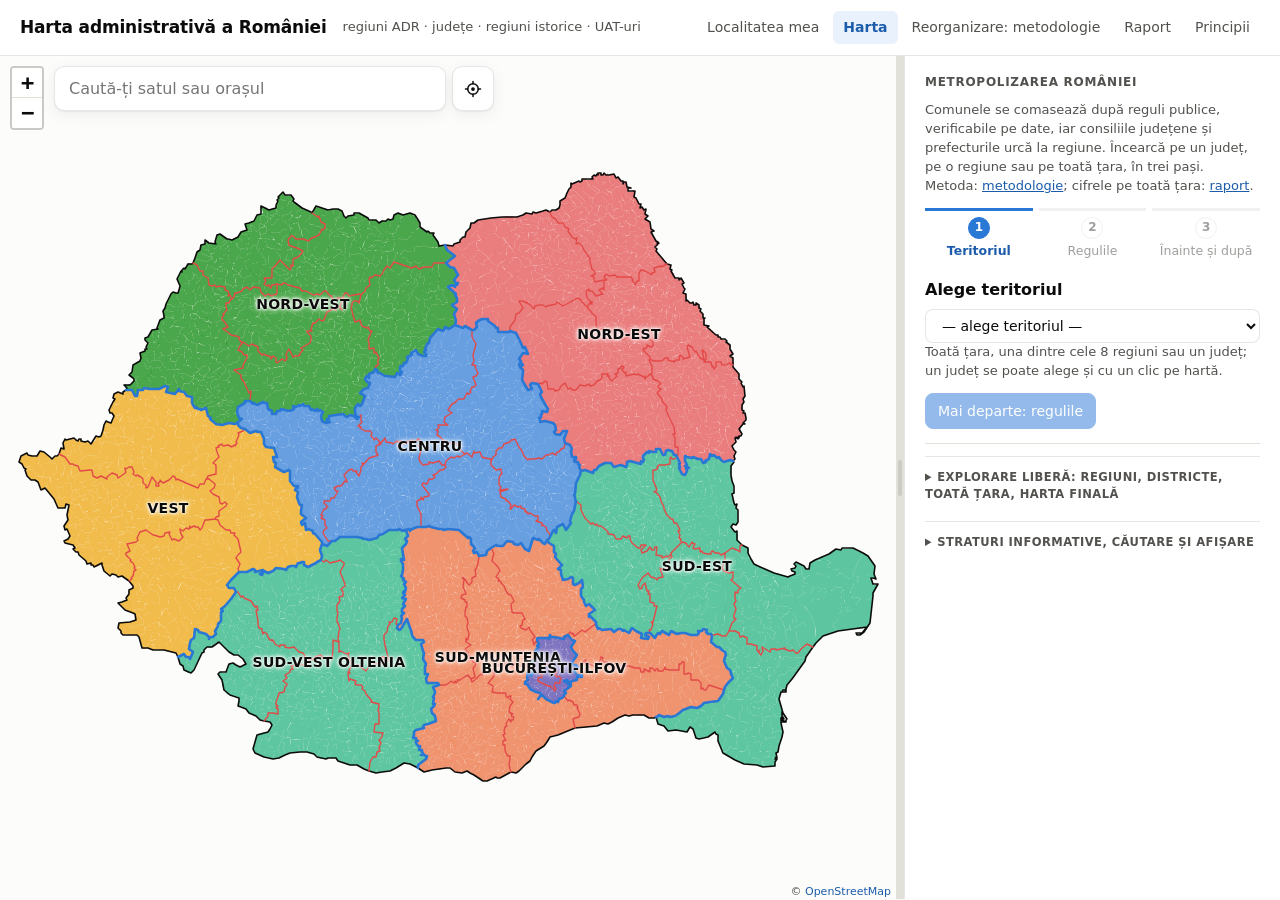
==== index.html @ b48a1a67 "Cautarea de localitate direct pe prima pagina, peste harta Caseta "Cauta-ti satul sau orasul" sta in" ====
<!DOCTYPE html>
<html lang="ro">

<head>
    <meta charset="UTF-8">
    <meta name="viewport" content="width=device-width, initial-scale=1.0">
    <title>Harta administrativă a României — regiuni ADR, județe, regiuni istorice, UAT-uri</title>
    <meta name="description" content="Hartă interactivă a României cu cele 8 regiuni de dezvoltare, 41 de județe și București, regiunile istorice și cele 3.181 de UAT-uri, cu atribute demografice pentru studiul reorganizării administrative.">
    <meta name="theme-color" content="#2a78d6">

    <!-- Open Graph (fără og:url / og:image până nu există un domeniu public) -->
    <meta property="og:type" content="website">
    <meta property="og:site_name" content="e-ro-adp">
    <meta property="og:locale" content="ro_RO">
    <meta property="og:title" content="Harta administrativă a României">
    <meta property="og:description" content="Regiuni ADR, județe, regiuni istorice și UAT-uri, cu atribute pentru reorganizarea administrativ-teritorială.">

    <!-- Twitter Card -->
    <meta name="twitter:card" content="summary">
    <meta name="twitter:title" content="Harta administrativă a României">
    <meta name="twitter:description" content="Regiuni ADR, județe, regiuni istorice și UAT-uri, cu atribute pentru reorganizarea administrativ-teritorială.">

    <!-- Date structurate -->
    <script type="application/ld+json">
    {
        "@context": "https://schema.org",
        "@type": "Dataset",
        "name": "Harta administrativă a României — UAT-uri, județe, regiuni",
        "description": "Limitele celor 3.181 de UAT-uri ale României, cu apartenența la județ, regiune de dezvoltare și regiune istorică, populația rezidentă estimată la 1 ianuarie 2026 și atribute demografice.",
        "inLanguage": "ro",
        "spatialCoverage": "România",
        "isBasedOn": [
            "Eurostat GISCO — Local Administrative Units 2024",
            "INS — SIRUTA 2025",
            "INS — Recensământul Populației și Locuințelor 2021",
            "geo-spatial.org — județele interbelice (1930)"
        ]
    }
    </script>

    <!-- Leaflet 1.9.4, servit local (fără CDN) -->
    <link rel="stylesheet" href="vendor/leaflet/leaflet.css">
    <link rel="stylesheet" href="css/adp-tema.css">
</head>

<body>
    <a class="sari-la-continut" href="#panou">Sari la panoul de control</a>

    <header class="antet">
        <h1>Harta administrativă a României</h1>
        <span class="subtitlu">regiuni ADR · județe · regiuni istorice · UAT-uri</span>
        <nav aria-label="Pagini">
            <a href="localitatea.html">Localitatea mea</a>
            <a href="index.html" aria-current="page">Harta</a>
            <a href="metodologie.html">Reorganizare: metodologie</a>
            <a href="raport.html">Raport</a>
            <a href="principii.html">Principii</a>
        </nav>
    </header>

    <main class="aplicatie">
        <section class="zona-harta" aria-label="Harta României">
            <div id="harta" class="harta"></div>
            <div class="cautare-harta" role="search" aria-label="Caută o localitate">
                <div class="loc-camp">
                    <input id="loc-q" type="search" autocomplete="off" spellcheck="false" enterkeyhint="search"
                        placeholder="Caută-ți satul sau orașul" aria-label="Caută o localitate: sat, comună sau oraș"
                        role="combobox" aria-expanded="false" aria-controls="loc-sugestii" aria-autocomplete="list">
                    <ul id="loc-sugestii" class="loc-sugestii" role="listbox" hidden></ul>
                </div>
                <button id="loc-aici" class="buton" type="button" title="Găsește localitatea în care sunt acum" aria-label="Unde sunt acum">
                    <svg width="18" height="18" viewBox="0 0 24 24" fill="none" stroke="currentColor" stroke-width="2" stroke-linecap="round" aria-hidden="true"><circle cx="12" cy="12" r="7"/><circle cx="12" cy="12" r="2.5" fill="currentColor" stroke="none"/><path d="M12 2v3M12 19v3M2 12h3M19 12h3"/></svg>
                </button>
                <p id="loc-stare" class="cautare-harta-stare" role="status" aria-live="polite"></p>
            </div>
            <div id="incarcare" class="incarcare">Se încarcă harta…</div>
            <div id="tooltip" class="tooltip" role="status" hidden></div>
            <div id="sc-legenda" class="legenda-harta" hidden aria-label="Legenda hărții"></div>
        </section>

        <aside id="panou" class="panou" aria-label="Panou de control">
            <section id="loc-fisa" class="loc-fisa loc-in-panou" aria-live="polite" hidden></section>
            <section>
                <h2>Metropolizarea României</h2>
                <p class="nota">Comunele se comasează după reguli publice, verificabile pe date, iar consiliile
                    județene și prefecturile urcă la regiune. Încearcă pe un județ, pe o regiune sau pe toată țara, în trei pași. Metoda:
                    <a href="metodologie.html#metoda">metodologie</a>; cifrele pe toată țara: <a href="raport.html">raport</a>.</p>

                <div id="pp" class="pas-cu-pas">
                    <ol class="pp-pasi">
                        <li data-pas="1" aria-current="step"><button type="button" data-mergi="1"><span class="pp-numar">1</span>Teritoriul</button></li>
                        <li data-pas="2"><button type="button" data-mergi="2" disabled><span class="pp-numar">2</span>Regulile</button></li>
                        <li data-pas="3"><button type="button" data-mergi="3" disabled><span class="pp-numar">3</span>Înainte și după</button></li>
                    </ol>

                    <div class="pp-pas" data-pas="1">
                        <h3>Alege teritoriul</h3>
                        <div class="formular-scenariu">
                            <label for="pp-judet" class="vizual-ascuns">Teritoriul: toată țara, o regiune sau un județ</label>
                            <select id="pp-judet" class="buton"><option value="">— alege teritoriul —</option></select>
                        </div>
                        <p class="nota">Toată țara, una dintre cele 8 regiuni sau un județ; un județ se poate alege
                            și cu un clic pe hartă.</p>
                        <div id="pp-azi" aria-live="polite"></div>
                        <div class="butoane">
                            <button id="pp-spre-reguli" class="buton principal" type="button" disabled>Mai departe: regulile</button>
                        </div>
                    </div>

                    <div class="pp-pas" data-pas="2" hidden>
                        <h3>Alege regulile</h3>
                        <p class="nota">Pornești de la regulile propuse (v2). Orice schimbare se vede pe loc: pe hartă
                            și în indicatorii de aici.</p>
                        <div id="pp-viu" class="pp-viu" aria-live="polite"></div>
                        <div class="formular-scenariu">
                            <label for="sc-pmin">Banda de populație: <b id="sc-pmin-val"></b></label>
                            <input id="sc-pmin" type="range" min="1500" max="10000" step="500" value="3000">
                            <label for="sc-oras">Pragul orașului: <b id="sc-oras-val"></b> loc.</label>
                            <input id="sc-oras" type="range" min="5000" max="50000" step="1000" value="10000">
                            <label for="sc-birou" class="eticheta-ipoteza">Biroul local păstrează: <b id="sc-birou-val"></b>
                                <small>din aparatul primăriei desființate; schimbă banii, nu și harta</small></label>
                            <input id="sc-birou" type="range" min="0" max="50" step="5" value="25">
                        </div>
                        <fieldset class="pp-criterii">
                            <legend>Criteriile de asociere</legend>
                            <label class="bifa"><input id="sc-proiectie" type="checkbox" checked> <span><b>Prag durabil</b>: pragul se verifică și pe populația proiectată la 2050</span></label>
                            <label class="bifa"><input id="sc-fortare" type="checkbox" checked> <span><b>Nicio unitate sub prag</b>: ce rămâne mic se comasează forțat, până la limita absolută de drum</span></label>
                            <label class="bifa"><input id="sc-urban" type="checkbox" checked> <span><b>Orașul preia comune</b>: orașul sub prag preia comunele din jur până ajunge la el</span></label>
                            <label class="bifa"><input id="sc-uniri-orase" type="checkbox"> <span><b>Orașele mici se pot uni</b> cu orașul vecin, la comasarea forțată</span></label>
                            <label class="bifa"><input id="sc-leader" type="checkbox" checked> <span><b>Plafonul LEADER</b>: orașul de cel mult 20.000 nu trece de 20.000 prin comasare</span></label>
                            <label class="bifa"><input id="sc-resedinta" type="checkbox" checked> <span><b>Reședința e localitatea cea mai mare</b> (altfel: cea cu drumul mediu cel mai scurt)</span></label>
                            <label class="bifa"><input id="sc-istorice" type="checkbox"> <span><b>Regiunile istorice</b>: unitățile nu trec peste ele</span></label>
                            <label class="bifa"><input id="sc-legal" type="checkbox"> <span><b>Praguri legale pe rang</b> în locul pragului orașului: oraș 5.000, municipiu 25.000 (Legea 351/2001)</span></label>
                            <label for="sc-minoritati">Pragul de 20% al minorităților (Codul administrativ, art. 94)</label>
                            <select id="sc-minoritati" class="buton">
                                <option value="localitate" selected>se păstrează la nivelul localității componente</option>
                                <option value="blocheaza">blochează comasarea (litera legii de azi)</option>
                                <option value="ignora">nu se ia în seamă</option>
                            </select>
                        </fieldset>
                        <details id="sc-avansat" class="pliant">
                            <summary>Limitele de drum și de mărime, districtele</summary>
                            <div class="formular-scenariu">
                                <label for="sc-tmax">Timp maxim sat → reședință: <b id="sc-tmax-val"></b> min</label>
                                <input id="sc-tmax" type="range" min="15" max="60" step="5" value="30">
                                <label for="sc-tfortat">Limita absolută la comasarea forțată: <b id="sc-tfortat-val"></b> min</label>
                                <input id="sc-tfortat" type="range" min="30" max="90" step="5" value="45">
                                <label for="sc-pmax">Maximul unei unități rurale: <b id="sc-pmax-val"></b> loc.</label>
                                <input id="sc-pmax" type="range" min="7500" max="30000" step="500" value="15000">
                                <label class="bifa"><input id="sc-district" type="checkbox" checked> Nivel intermediar: zone metropolitane și districte, independente unele de altele</label>
                                <label for="sc-baza">Desenul districtelor</label>
                                <select id="sc-baza" class="buton">
                                    <option value="judecatorii" selected>circumscripțiile judecătoriilor (ca la notari)</option>
                                    <option value="gal">teritoriile grupurilor de acțiune locală — mai fărâmițat</option>
                                    <option value="calcul">calculat: fiecare oraș, districtul lui</option>
                                </select>
                            </div>
                        </details>
                        <div class="butoane">
                            <button id="pp-genereaza" class="buton principal" type="button">Vezi raportul înainte și după</button>
                            <button class="buton" type="button" data-mergi="1">Înapoi</button>
                        </div>
                    </div>

                    <div class="pp-pas" data-pas="3" hidden>
                        <h3 id="pp-titlu">Înainte și după</h3>
                        <div class="straturi" role="radiogroup" aria-label="Ce arată harta">
                            <label><input type="radio" name="pp-harta" value="inainte"><span>Harta de azi</span></label>
                            <label><input type="radio" name="pp-harta" value="dupa" checked><span>Harta propusă</span></label>
                        </div>
                        <div class="butoane pp-sus">
                            <button id="pp-editeaza" class="buton" type="button" aria-pressed="false">Modifică de mână: unește comune, mută sate</button>
                        </div>
                        <div id="sc-editare" class="detalii editare-districte" hidden>
                            <h4>Modifică de mână</h4>
                            <div class="pp-moduri" role="radiogroup" aria-label="Ce se schimbă">
                                <label class="bifa"><input type="radio" name="sc-mod-editare" value="comasare" checked> <span><b>Unește două comune</b>: clic pe una, apoi pe cealaltă</span></label>
                                <label class="bifa"><input type="radio" name="sc-mod-editare" value="sat"> <span><b>Un sat trece în altă comună</b>: clic pe sat, apoi pe unitatea vecină</span></label>
                                <label class="bifa"><input type="radio" name="sc-mod-editare" value="district"> <span><b>Comuna trece în alt district</b></span></label>
                            </div>
                            <p id="sc-ajutor-editare" class="nota"></p>
                            <label for="sc-tinta" id="sc-tinta-eticheta">Districtul-țintă</label>
                            <select id="sc-tinta" class="buton"></select>
                            <ul id="sc-alegeri" class="lista-alegeri"></ul>
                            <p id="sc-stare-salvare" class="nota" role="status"></p>
                            <div class="butoane">
                                <button id="sc-salveaza" class="buton principal" type="button">Salvează</button>
                                <button id="sc-renunta" class="buton" type="button">Renunță</button>
                                <button id="sc-descarca" class="buton" type="button">Descarcă fișierul</button>
                            </div>
                        </div>
                        <div id="pp-raport" aria-live="polite"></div>
                        <div class="butoane">
                            <button class="buton" type="button" data-mergi="2">Schimbă regulile</button>
                            <button class="buton" type="button" data-mergi="1">Alt teritoriu</button>
                            <button id="pp-descarca" class="buton" type="button">Descarcă tabelul</button>
                        </div>
                    </div>
                </div>
                <div id="sc-dosar" class="detalii" hidden aria-live="polite"></div>
            </section>

            <details id="explorare" class="pliant pliant-mare">
                <summary>Explorare liberă: regiuni, districte, toată țara, harta finală</summary>
            <section>
                <div class="formular-scenariu">
                    <label>Nivelul hărții</label>
                    <div id="sc-nivele" class="straturi" role="radiogroup" aria-label="Nivelul hărții">
                        <label><input type="radio" name="nivel" value="regiuni" checked><span>Regiuni</span></label>
                        <label><input type="radio" name="nivel" value="judete"><span>Județe</span></label>
                        <label><input type="radio" name="nivel" value="districte"><span>Zone metropolitane și districte</span></label>
                        <label><input type="radio" name="nivel" value="comune"><span>Comune comasate</span></label>
                    </div>
                    <p class="nota"><b>Administrativ</b> — cine e ales și are buget: regiunea și comuna.
                        <b>Funcțional</b> — pe ce teritoriu se dau serviciile și fondurile: districtul și
                        microregiunea. Județul rămâne limită și circumscripție.</p>
                    <label for="sc-regiune">Teritoriul</label>
                    <div class="cascada">
                        <select id="sc-regiune" class="buton" aria-label="Regiunea"></select>
                        <select id="sc-judet" class="buton" aria-label="Județul"></select>
                        <select id="sc-zona" class="buton" aria-label="Zona metropolitană sau districtul"></select>
                        <select id="sc-comuna" class="buton" aria-label="Comuna comasată"></select>
                    </div>
                    <select id="sc-exemplu" hidden style="display:none" aria-hidden="true" tabindex="-1"></select>
                    <div id="sc-regiuni" class="regiuni-scurtaturi" hidden></div>
                    <p class="nota">Regulile (pragurile) sunt cele de la pasul 2, mai sus.</p>
                    <div class="butoane">
                        <button id="sc-ruleaza" class="buton principal" type="button">Arată scenariul</button>
                        <button id="sc-final" class="buton" type="button">Harta finală</button>
                        <button id="sc-editeaza" class="buton" type="button" aria-pressed="false">Reorganizează</button>
                        <button id="sc-inchide" class="buton" type="button" hidden>Închide scenariul</button>
                    </div>
                </div>
                <div id="sc-rezultat" aria-live="polite"></div>
            </section>
            </details>

            <details class="pliant pliant-mare">
                <summary>Straturi informative, căutare și afișare</summary>

            <section>
                <h2 id="cautare-eticheta">Caută UAT</h2>
                <div class="cautare">
                    <input id="cautare" type="search" autocomplete="off" placeholder="ex. Târgu Jiu, Cornereva…" role="combobox" aria-autocomplete="list" aria-expanded="false" aria-controls="cautare-lista" aria-labelledby="cautare-eticheta">
                    <ul id="cautare-lista" role="listbox" hidden></ul>
                </div>
            </section>

            <section>
                <h2>Straturi informative</h2>
                <p class="nota">Hărți de context, în afara proiectului: împărțirea de azi, demografia și regiunile culturale.</p>
                <div class="straturi" role="radiogroup" aria-label="Colorare după">
                    <label><input type="radio" name="mod" value="adr" checked><span>Regiuni ADR</span></label>
                    <label><input type="radio" name="mod" value="judete"><span>Județe</span></label>
                    <label><input type="radio" name="mod" value="istorice"><span>Regiuni istorice</span></label>
                    <label><input type="radio" name="mod" value="uat"><span>UAT-uri</span></label>
                    <label><input type="radio" name="mod" value="populatie"><span>Populație</span></label>
                    <label><input type="radio" name="mod" value="densitate"><span>Densitate</span></label>
                    <label><input type="radio" name="mod" value="varstnici"><span>Vârstnici 65+</span></label>
                    <label><input type="radio" name="mod" value="tematice"><span>Regiuni tematice</span></label>
                    <label><input type="radio" name="mod" value="regiuni"><span>Regiuni — explorare</span></label>
                </div>
            </section>

            <section>
                <h2>Limite</h2>
                <div id="limite" class="limite">
                    <label><input type="checkbox" value="uat"> <span class="culoare" style="background:var(--limita-uat-simpla)"></span> UAT-uri</label>
                    <label><input type="checkbox" value="judet"> <span class="culoare" style="background:var(--limita-judet-culoare)"></span> Județe</label>
                    <label><input type="checkbox" value="adr"> <span class="culoare" style="background:var(--limita-adr-culoare)"></span> Regiuni ADR</label>
                    <label><input type="checkbox" value="istoric"> <span class="culoare" style="background:var(--limita-istoric-culoare)"></span> Regiuni istorice</label>
                </div>
            </section>
            <section id="tm-sectiune" hidden>
                <h2 style="display:flex;justify-content:space-between;align-items:center">Regiuni tematice <button id="tm-deselecteaza" class="buton" type="button" style="padding:2px 8px;font-size:12px">toate</button></h2>
                <p class="nota">Țări, zone etnografice și regiuni etno-culturale. Un UAT poate ține de mai multe regiuni, iar regiunile trec peste limitele de județ — întrepătrunderea e parte din realitate, nu o eroare. Listele sunt orientative; certitudinea e marcată la fiecare regiune.</p>
                <div id="tm-tipuri" class="limite" style="grid-template-columns:1fr;margin:8px 0"></div>
                <div id="tm-detalii" class="detalii" hidden aria-live="polite"></div>
                <ol id="tm-lista" class="lista-grupuri lista-tematice"></ol>
                <h3 class="subtitlu-sectiune">Cum taie județele actuale</h3>
                <div id="tm-analiza"></div>
            </section>

            <section id="rg-sectiune" hidden>
                <h2>Regiuni — explorare</h2>
                <p class="nota"><b>Strat de explorare, în afara proiectului.</b> Proiectul folosește
                    regiunile de dezvoltare existente (Legea 315/2004), cu București–Ilfov ca Metropolă —
                    vezi butonul „Harta finală”. Aici se poate încerca un alt desen, ca să se vadă cât de mult
                    ar schimba el echilibrul: județele grupate în regiuni, cu capitalele alese dintre orașele
                    care au deja funcții regionale.</p>
                <div class="formular-scenariu">
                    <label for="rg-nr">Câte regiuni: <b id="rg-nr-val"></b></label>
                    <input id="rg-nr" type="range" min="4" max="20" step="1" value="8">
                    <label for="rg-pop">Echilibru de populație: <b id="rg-pop-val"></b></label>
                    <input id="rg-pop" type="range" min="0" max="300" step="15" value="150">
                    <label for="rg-eco">Echilibru economic (PIB/loc.): <b id="rg-eco-val"></b></label>
                    <input id="rg-eco" type="range" min="0" max="300" step="15" value="60">
                    <label class="bifa"><input id="rg-institutii" type="checkbox" checked> Capitala = orașul cu cele mai multe funcții regionale</label>
                    <label class="bifa"><input id="rg-istorice" type="checkbox"> Regiunile nu amestecă regiuni istorice</label>
                    <div class="butoane">
                        <button id="rg-compara" class="buton" type="button">Compară 8 / 12 / 16</button>
                    </div>
                </div>
                <h3 class="subtitlu-sectiune">Instituțiile de arătat pe hartă</h3>
                <div id="rg-retele" class="limite" style="grid-template-columns:1fr;margin:8px 0"></div>
                <div id="rg-comparatie"></div>
                <div id="rg-detalii" class="detalii" hidden aria-live="polite"></div>
                <div id="rg-rezultat" aria-live="polite"></div>
            </section>

            <section id="detalii-sectiune" hidden>
                <h2 style="display:flex;justify-content:space-between;align-items:center">UAT selectat <button id="inchide-detalii" class="buton" type="button" aria-label="Închide detaliile" style="padding:2px 8px;font-size:12px">închide</button></h2>
                <div id="detalii" class="detalii" aria-live="polite"></div>
            </section>

            <section>
                <h2 id="legenda-titlu">Legendă</h2>
                <div id="legenda"></div>
            </section>

            <section>
                <h2>Afișare</h2>
                <p><label for="fundal">Hartă de fundal</label><br>
                    <select id="fundal" class="buton" style="width:100%;margin-top:4px"></select>
                </p>
                <p><label for="opacitate">Opacitate umplere</label><br>
                    <input id="opacitate" type="range" min="0" max="100" value="70" style="width:100%">
                </p>
                <p class="limite"><label><input id="etichete-uat" type="checkbox" checked> Nume UAT de aproape</label></p>
                <button id="reset-vedere" class="buton" type="button">Toată țara</button>
            </section>

            <section>
                <h2>Surse</h2>
                <p class="nota">Limite UAT: Eurostat GISCO, LAU 2024 (© EuroGeographics). Tip UAT, județ, regiune ADR: INS, SIRUTA 2025. Populație: rezidenți estimați la 1 ianuarie 2026 — recensământul 2021 (INS, RPL 2021), cu evoluția după domiciliu (TEMPO, POP107D; plafonată la ±15% în afara zonelor urbane funcționale Eurostat), adus la totalurile rezidente pe județe (TEMPO, POP105A). Vârste, etnie: INS, RPL 2021. Regiuni istorice: județele interbelice 1930, geo-spatial.org (CC BY-SA 3.0). Regiuni tematice: Wikipedia, liste GAL (MADR), asociații locale — sursa e dată la fiecare regiune. Coordonate localități: Wikidata. Fundal: © OpenStreetMap, OpenTopoMap.</p>
            </section>
            </details>
        </aside>
    </main>

    <script src="vendor/leaflet/leaflet.js"></script>
    <script src="vendor/split/split.min.js"></script>
    <script src="js/adp-despartitor.js"></script>
    <script src="js/adp-topologie.js"></script>
    <script src="js/adp-harta.js"></script>
    <script src="js/adp-reorganizare.js"></script>
    <script src="js/adp-infrastructura.js"></script>
    <script src="js/adp-institutii.js"></script>
    <script src="js/adp-scenariu.js"></script>
    <script src="js/adp-tematice.js"></script>
    <script src="js/adp-regionalizare.js"></script>
    <script src="js/adp-regiuni.js"></script>
    <script src="js/adp-aplicatie.js"></script>
    <script src="js/adp-localitatea.js"></script>
    <script>
        // compunerea paginii: singurul loc care leagă modulele între ele
        document.addEventListener("DOMContentLoaded", () => AdpAplicatie.porneste({
            leaflet: L,
            topologie: AdpTopologie,
            harta: AdpHarta,
            reorganizare: AdpReorganizare,
            regionalizare: AdpRegionalizare,
            infrastructura: AdpInfrastructura,
            extensii: [AdpScenariu, AdpTematice, AdpRegiuni]
        }));
    </script>
</body>

</html>
---- vendor/leaflet/leaflet.css ----
/* required styles */

.leaflet-pane,
.leaflet-tile,
.leaflet-marker-icon,
.leaflet-marker-shadow,
.leaflet-tile-container,
.leaflet-pane > svg,
.leaflet-pane > canvas,
.leaflet-zoom-box,
.leaflet-image-layer,
.leaflet-layer {
	position: absolute;
	left: 0;
	top: 0;
	}
.leaflet-container {
	overflow: hidden;
	}
.leaflet-tile,
.leaflet-marker-icon,
.leaflet-marker-shadow {
	-webkit-user-select: none;
	   -moz-user-select: none;
	        user-select: none;
	  -webkit-user-drag: none;
	}
/* Prevents IE11 from highlighting tiles in blue */
.leaflet-tile::selection {
	background: transparent;
}
/* Safari renders non-retina tile on retina better with this, but Chrome is worse */
.leaflet-safari .leaflet-tile {
	image-rendering: -webkit-optimize-contrast;
	}
/* hack that prevents hw layers "stretching" when loading new tiles */
.leaflet-safari .leaflet-tile-container {
	width: 1600px;
	height: 1600px;
	-webkit-transform-origin: 0 0;
	}
.leaflet-marker-icon,
.leaflet-marker-shadow {
	display: block;
	}
/* .leaflet-container svg: reset svg max-width decleration shipped in Joomla! (joomla.org) 3.x */
/* .leaflet-container img: map is broken in FF if you have max-width: 100% on tiles */
.leaflet-container .leaflet-overlay-pane svg {
	max-width: none !important;
	max-height: none !important;
	}
.leaflet-container .leaflet-marker-pane img,
.leaflet-container .leaflet-shadow-pane img,
.leaflet-container .leaflet-tile-pane img,
.leaflet-container img.leaflet-image-layer,
.leaflet-container .leaflet-tile {
	max-width: none !important;
	max-height: none !important;
	width: auto;
	padding: 0;
	}

.leaflet-container img.leaflet-tile {
	/* See: https://bugs.chromium.org/p/chromium/issues/detail?id=600120 */
	mix-blend-mode: plus-lighter;
}

.leaflet-container.leaflet-touch-zoom {
	-ms-touch-action: pan-x pan-y;
	touch-action: pan-x pan-y;
	}
.leaflet-container.leaflet-touch-drag {
	-ms-touch-action: pinch-zoom;
	/* Fallback for FF which doesn't support pinch-zoom */
	touch-action: none;
	touch-action: pinch-zoom;
}
.leaflet-container.leaflet-touch-drag.leaflet-touch-zoom {
	-ms-touch-action: none;
	touch-action: none;
}
.leaflet-container {
	-webkit-tap-highlight-color: transparent;
}
.leaflet-container a {
	-webkit-tap-highlight-color: rgba(51, 181, 229, 0.4);
}
.leaflet-tile {
	filter: inherit;
	visibility: hidden;
	}
.leaflet-tile-loaded {
	visibility: inherit;
	}
.leaflet-zoom-box {
	width: 0;
	height: 0;
	-moz-box-sizing: border-box;
	     box-sizing: border-box;
	z-index: 800;
	}
/* workaround for https://bugzilla.mozilla.org/show_bug.cgi?id=888319 */
.leaflet-overlay-pane svg {
	-moz-user-select: none;
	}

.leaflet-pane         { z-index: 400; }

.leaflet-tile-pane    { z-index: 200; }
.leaflet-overlay-pane { z-index: 400; }
.leaflet-shadow-pane  { z-index: 500; }
.leaflet-marker-pane  { z-index: 600; }
.leaflet-tooltip-pane   { z-index: 650; }
.leaflet-popup-pane   { z-index: 700; }

.leaflet-map-pane canvas { z-index: 100; }
.leaflet-map-pane svg    { z-index: 200; }

.leaflet-vml-shape {
	width: 1px;
	height: 1px;
	}
.lvml {
	behavior: url(#default#VML);
	display: inline-block;
	position: absolute;
	}


/* control positioning */

.leaflet-control {
	position: relative;
	z-index: 800;
	pointer-events: visiblePainted; /* IE 9-10 doesn't have auto */
	pointer-events: auto;
	}
.leaflet-top,
.leaflet-bottom {
	position: absolute;
	z-index: 1000;
	pointer-events: none;
	}
.leaflet-top {
	top: 0;
	}
.leaflet-right {
	right: 0;
	}
.leaflet-bottom {
	bottom: 0;
	}
.leaflet-left {
	left: 0;
	}
.leaflet-control {
	float: left;
	clear: both;
	}
.leaflet-right .leaflet-control {
	float: right;
	}
.leaflet-top .leaflet-control {
	margin-top: 10px;
	}
.leaflet-bottom .leaflet-control {
	margin-bottom: 10px;
	}
.leaflet-left .leaflet-control {
	margin-left: 10px;
	}
.leaflet-right .leaflet-control {
	margin-right: 10px;
	}


/* zoom and fade animations */

.leaflet-fade-anim .leaflet-popup {
	opacity: 0;
	-webkit-transition: opacity 0.2s linear;
	   -moz-transition: opacity 0.2s linear;
	        transition: opacity 0.2s linear;
	}
.leaflet-fade-anim .leaflet-map-pane .leaflet-popup {
	opacity: 1;
	}
.leaflet-zoom-animated {
	-webkit-transform-origin: 0 0;
	    -ms-transform-origin: 0 0;
	        transform-origin: 0 0;
	}
svg.leaflet-zoom-animated {
	will-change: transform;
}

.leaflet-zoom-anim .leaflet-zoom-animated {
	-webkit-transition: -webkit-transform 0.25s cubic-bezier(0,0,0.25,1);
	   -moz-transition:    -moz-transform 0.25s cubic-bezier(0,0,0.25,1);
	        transition:         transform 0.25s cubic-bezier(0,0,0.25,1);
	}
.leaflet-zoom-anim .leaflet-tile,
.leaflet-pan-anim .leaflet-tile {
	-webkit-transition: none;
	   -moz-transition: none;
	        transition: none;
	}

.leaflet-zoom-anim .leaflet-zoom-hide {
	visibility: hidden;
	}


/* cursors */

.leaflet-interactive {
	cursor: pointer;
	}
.leaflet-grab {
	cursor: -webkit-grab;
	cursor:    -moz-grab;
	cursor:         grab;
	}
.leaflet-crosshair,
.leaflet-crosshair .leaflet-interactive {
	cursor: crosshair;
	}
.leaflet-popup-pane,
.leaflet-control {
	cursor: auto;
	}
.leaflet-dragging .leaflet-grab,
.leaflet-dragging .leaflet-grab .leaflet-interactive,
.leaflet-dragging .leaflet-marker-draggable {
	cursor: move;
	cursor: -webkit-grabbing;
	cursor:    -moz-grabbing;
	cursor:         grabbing;
	}

/* marker & overlays interactivity */
.leaflet-marker-icon,
.leaflet-marker-shadow,
.leaflet-image-layer,
.leaflet-pane > svg path,
.leaflet-tile-container {
	pointer-events: none;
	}

.leaflet-marker-icon.leaflet-interactive,
.leaflet-image-layer.leaflet-interactive,
.leaflet-pane > svg path.leaflet-interactive,
svg.leaflet-image-layer.leaflet-interactive path {
	pointer-events: visiblePainted; /* IE 9-10 doesn't have auto */
	pointer-events: auto;
	}

/* visual tweaks */

.leaflet-container {
	background: #ddd;
	outline-offset: 1px;
	}
.leaflet-container a {
	color: #0078A8;
	}
.leaflet-zoom-box {
	border: 2px dotted #38f;
	background: rgba(255,255,255,0.5);
	}


/* general typography */
.leaflet-container {
	font-family: "Helvetica Neue", Arial, Helvetica, sans-serif;
	font-size: 12px;
	font-size: 0.75rem;
	line-height: 1.5;
	}


/* general toolbar styles */

.leaflet-bar {
	box-shadow: 0 1px 5px rgba(0,0,0,0.65);
	border-radius: 4px;
	}
.leaflet-bar a {
	background-color: #fff;
	border-bottom: 1px solid #ccc;
	width: 26px;
	height: 26px;
	line-height: 26px;
	display: block;
	text-align: center;
	text-decoration: none;
	color: black;
	}
.leaflet-bar a,
.leaflet-control-layers-toggle {
	background-position: 50% 50%;
	background-repeat: no-repeat;
	display: block;
	}
.leaflet-bar a:hover,
.leaflet-bar a:focus {
	background-color: #f4f4f4;
	}
.leaflet-bar a:first-child {
	border-top-left-radius: 4px;
	border-top-right-radius: 4px;
	}
.leaflet-bar a:last-child {
	border-bottom-left-radius: 4px;
	border-bottom-right-radius: 4px;
	border-bottom: none;
	}
.leaflet-bar a.leaflet-disabled {
	cursor: default;
	background-color: #f4f4f4;
	color: #bbb;
	}

.leaflet-touch .leaflet-bar a {
	width: 30px;
	height: 30px;
	line-height: 30px;
	}
.leaflet-touch .leaflet-bar a:first-child {
	border-top-left-radius: 2px;
	border-top-right-radius: 2px;
	}
.leaflet-touch .leaflet-bar a:last-child {
	border-bottom-left-radius: 2px;
	border-bottom-right-radius: 2px;
	}

/* zoom control */

.leaflet-control-zoom-in,
.leaflet-control-zoom-out {
	font: bold 18px 'Lucida Console', Monaco, monospace;
	text-indent: 1px;
	}

.leaflet-touch .leaflet-control-zoom-in, .leaflet-touch .leaflet-control-zoom-out  {
	font-size: 22px;
	}


/* layers control */

.leaflet-control-layers {
	box-shadow: 0 1px 5px rgba(0,0,0,0.4);
	background: #fff;
	border-radius: 5px;
	}
.leaflet-control-layers-toggle {
	background-image: url(images/layers.png);
	width: 36px;
	height: 36px;
	}
.leaflet-retina .leaflet-control-layers-toggle {
	background-image: url(images/layers-2x.png);
	background-size: 26px 26px;
	}
.leaflet-touch .leaflet-control-layers-toggle {
	width: 44px;
	height: 44px;
	}
.leaflet-control-layers .leaflet-control-layers-list,
.leaflet-control-layers-expanded .leaflet-control-layers-toggle {
	display: none;
	}
.leaflet-control-layers-expanded .leaflet-control-layers-list {
	display: block;
	position: relative;
	}
.leaflet-control-layers-expanded {
	padding: 6px 10px 6px 6px;
	color: #333;
	background: #fff;
	}
.leaflet-control-layers-scrollbar {
	overflow-y: scroll;
	overflow-x: hidden;
	padding-right: 5px;
	}
.leaflet-control-layers-selector {
	margin-top: 2px;
	position: relative;
	top: 1px;
	}
.leaflet-control-layers label {
	display: block;
	font-size: 13px;
	font-size: 1.08333em;
	}
.leaflet-control-layers-separator {
	height: 0;
	border-top: 1px solid #ddd;
	margin: 5px -10px 5px -6px;
	}

/* Default icon URLs */
.leaflet-default-icon-path { /* used only in path-guessing heuristic, see L.Icon.Default */
	background-image: url(images/marker-icon.png);
	}


/* attribution and scale controls */

.leaflet-container .leaflet-control-attribution {
	background: #fff;
	background: rgba(255, 255, 255, 0.8);
	margin: 0;
	}
.leaflet-control-attribution,
.leaflet-control-scale-line {
	padding: 0 5px;
	color: #333;
	line-height: 1.4;
	}
.leaflet-control-attribution a {
	text-decoration: none;
	}
.leaflet-control-attribution a:hover,
.leaflet-control-attribution a:focus {
	text-decoration: underline;
	}
.leaflet-attribution-flag {
	display: inline !important;
	vertical-align: baseline !important;
	width: 1em;
	height: 0.6669em;
	}
.leaflet-left .leaflet-control-scale {
	margin-left: 5px;
	}
.leaflet-bottom .leaflet-control-scale {
	margin-bottom: 5px;
	}
.leaflet-control-scale-line {
	border: 2px solid #777;
	border-top: none;
	line-height: 1.1;
	padding: 2px 5px 1px;
	white-space: nowrap;
	-moz-box-sizing: border-box;
	     box-sizing: border-box;
	background: rgba(255, 255, 255, 0.8);
	text-shadow: 1px 1px #fff;
	}
.leaflet-control-scale-line:not(:first-child) {
	border-top: 2px solid #777;
	border-bottom: none;
	margin-top: -2px;
	}
.leaflet-control-scale-line:not(:first-child):not(:last-child) {
	border-bottom: 2px solid #777;
	}

.leaflet-touch .leaflet-control-attribution,
.leaflet-touch .leaflet-control-layers,
.leaflet-touch .leaflet-bar {
	box-shadow: none;
	}
.leaflet-touch .leaflet-control-layers,
.leaflet-touch .leaflet-bar {
	border: 2px solid rgba(0,0,0,0.2);
	background-clip: padding-box;
	}


/* popup */

.leaflet-popup {
	position: absolute;
	text-align: center;
	margin-bottom: 20px;
	}
.leaflet-popup-content-wrapper {
	padding: 1px;
	text-align: left;
	border-radius: 12px;
	}
.leaflet-popup-content {
	margin: 13px 24px 13px 20px;
	line-height: 1.3;
	font-size: 13px;
	font-size: 1.08333em;
	min-height: 1px;
	}
.leaflet-popup-content p {
	margin: 17px 0;
	margin: 1.3em 0;
	}
.leaflet-popup-tip-container {
	width: 40px;
	height: 20px;
	position: absolute;
	left: 50%;
	margin-top: -1px;
	margin-left: -20px;
	overflow: hidden;
	pointer-events: none;
	}
.leaflet-popup-tip {
	width: 17px;
	height: 17px;
	padding: 1px;

	margin: -10px auto 0;
	pointer-events: auto;

	-webkit-transform: rotate(45deg);
	   -moz-transform: rotate(45deg);
	    -ms-transform: rotate(45deg);
	        transform: rotate(45deg);
	}
.leaflet-popup-content-wrapper,
.leaflet-popup-tip {
	background: white;
	color: #333;
	box-shadow: 0 3px 14px rgba(0,0,0,0.4);
	}
.leaflet-container a.leaflet-popup-close-button {
	position: absolute;
	top: 0;
	right: 0;
	border: none;
	text-align: center;
	width: 24px;
	height: 24px;
	font: 16px/24px Tahoma, Verdana, sans-serif;
	color: #757575;
	text-decoration: none;
	background: transparent;
	}
.leaflet-container a.leaflet-popup-close-button:hover,
.leaflet-container a.leaflet-popup-close-button:focus {
	color: #585858;
	}
.leaflet-popup-scrolled {
	overflow: auto;
	}

.leaflet-oldie .leaflet-popup-content-wrapper {
	-ms-zoom: 1;
	}
.leaflet-oldie .leaflet-popup-tip {
	width: 24px;
	margin: 0 auto;

	-ms-filter: "progid:DXImageTransform.Microsoft.Matrix(M11=0.70710678, M12=0.70710678, M21=-0.70710678, M22=0.70710678)";
	filter: progid:DXImageTransform.Microsoft.Matrix(M11=0.70710678, M12=0.70710678, M21=-0.70710678, M22=0.70710678);
	}

.leaflet-oldie .leaflet-control-zoom,
.leaflet-oldie .leaflet-control-layers,
.leaflet-oldie .leaflet-popup-content-wrapper,
.leaflet-oldie .leaflet-popup-tip {
	border: 1px solid #999;
	}


/* div icon */

.leaflet-div-icon {
	background: #fff;
	border: 1px solid #666;
	}


/* Tooltip */
/* Base styles for the element that has a tooltip */
.leaflet-tooltip {
	position: absolute;
	padding: 6px;
	background-color: #fff;
	border: 1px solid #fff;
	border-radius: 3px;
	color: #222;
	white-space: nowrap;
	-webkit-user-select: none;
	-moz-user-select: none;
	-ms-user-select: none;
	user-select: none;
	pointer-events: none;
	box-shadow: 0 1px 3px rgba(0,0,0,0.4);
	}
.leaflet-tooltip.leaflet-interactive {
	cursor: pointer;
	pointer-events: auto;
	}
.leaflet-tooltip-top:before,
.leaflet-tooltip-bottom:before,
.leaflet-tooltip-left:before,
.leaflet-tooltip-right:before {
	position: absolute;
	pointer-events: none;
	border: 6px solid transparent;
	background: transparent;
	content: "";
	}

/* Directions */

.leaflet-tooltip-bottom {
	margin-top: 6px;
}
.leaflet-tooltip-top {
	margin-top: -6px;
}
.leaflet-tooltip-bottom:before,
.leaflet-tooltip-top:before {
	left: 50%;
	margin-left: -6px;
	}
.leaflet-tooltip-top:before {
	bottom: 0;
	margin-bottom: -12px;
	border-top-color: #fff;
	}
.leaflet-tooltip-bottom:before {
	top: 0;
	margin-top: -12px;
	margin-left: -6px;
	border-bottom-color: #fff;
	}
.leaflet-tooltip-left {
	margin-left: -6px;
}
.leaflet-tooltip-right {
	margin-left: 6px;
}
.leaflet-tooltip-left:before,
.leaflet-tooltip-right:before {
	top: 50%;
	margin-top: -6px;
	}
.leaflet-tooltip-left:before {
	right: 0;
	margin-right: -12px;
	border-left-color: #fff;
	}
.leaflet-tooltip-right:before {
	left: 0;
	margin-left: -12px;
	border-right-color: #fff;
	}

/* Printing */

@media print {
	/* Prevent printers from removing background-images of controls. */
	.leaflet-control {
		-webkit-print-color-adjust: exact;
		print-color-adjust: exact;
		}
	}
---- css/adp-tema.css ----
/* ============================================================================
   e-ro-adp — tema paginii (tokeni + layout + hartă)
   Legat de: index.html, metodologie.html. Nu leagă nimic din alte proiecte:
   proiectele din D:\e-dev-ai sunt independente, așa că tokenii stau aici.

   Culorile de date (serie-1..8, secv-1..7) sunt paleta de referință validată
   pentru daltonism (Machado 2009) și contrast, pas separat pentru modul
   întunecat — nu se modifică valorile fără a rula din nou validatorul.
   Atribuirea culorilor pe regiuni (ce regiune ia ce slot) e calculată astfel
   încât regiunile vecine să rămână distinguibile — vine din date/romania-uat.json.
   ========================================================================== */

:root {
    color-scheme: light;

    /* suprafețe și text */
    --plan: #f9f9f7;
    --suprafata: #fcfcfb;
    --panou: #ffffff;
    --text: #0b0b0b;
    --text-2: #52514e;
    --text-3: #6b6a65;
    --linie: #e1e0d9;
    --axa: #c3c2b7;
    --margine: rgba(11, 11, 11, 0.10);
    --umbra: 0 1px 2px rgba(11, 11, 11, 0.06), 0 4px 16px rgba(11, 11, 11, 0.06);
    --accent: #2a78d6;
    --accent-text: #1c5cab;
    --accent-fundal: #e8f1fc;
    --bun-text: #006300;
    --atentie-text: #8c4602;
    --critic-text: #b42f2f;

    /* culori categoriale (identitate) */
    --serie-1: #2a78d6;
    --serie-2: #eb6834;
    --serie-3: #1baf7a;
    --serie-4: #eda100;
    --serie-5: #e87ba4;
    --serie-6: #008300;
    --serie-7: #4a3aa7;
    --serie-8: #e34948;

    /* secvențial (mărime) — albastru, deschis → închis */
    --secv-1: #cde2fb;
    --secv-2: #9ec5f4;
    --secv-3: #6da7ec;
    --secv-4: #3987e5;
    --secv-5: #256abf;
    --secv-6: #184f95;
    --secv-7: #0d366b;
    --fara-date: #e1e0d9;

    /* limite pe hartă */
    --limita-uat: rgba(255, 255, 255, 0.75);
    --limita-uat-simpla: rgba(11, 11, 11, 0.22);
    --limita-judet: rgba(11, 11, 11, 0.55);
    --limita-regiune: #0b0b0b;
    /* fiecare strat de limite are culoarea lui, ca să se poată suprapune și citi */
    --limita-judet-culoare: #e34948;
    --limita-adr-culoare: #2a78d6;
    --limita-istoric-culoare: #4a3aa7;
    --limita-district-culoare: #eb6834;
    --limita-unitate-culoare: #0b0b0b;
    --contur-tara: #0b0b0b;
    --evidentiere: #0b0b0b;
    --eticheta-halou: rgba(252, 252, 251, 0.92);
    --neutru-harta: #ecebe6;

    /* stări (fixe, aceleași în ambele teme; mereu însoțite de etichetă în legendă) */
    --stare-atentie: #fab219;
    --stare-serios: #ec835a;
}

@media (prefers-color-scheme: dark) {
    :root:not([data-theme="light"]) {
        color-scheme: dark;
        --plan: #0d0d0d;
        --suprafata: #1a1a19;
        --panou: #151514;
        --text: #ffffff;
        --text-2: #c3c2b7;
        --text-3: #a9a89f;
        --linie: #2c2c2a;
        --axa: #383835;
        --margine: rgba(255, 255, 255, 0.10);
        --umbra: 0 1px 2px rgba(0, 0, 0, 0.4), 0 4px 16px rgba(0, 0, 0, 0.3);
        --accent: #3987e5;
        --accent-text: #86b6ef;
        --accent-fundal: #14263d;
        --bun-text: #0ca30c;
        --atentie-text: #fab219;
        --critic-text: #f08a8a;

        --serie-1: #3987e5;
        --serie-2: #d95926;
        --serie-3: #199e70;
        --serie-4: #c98500;
        --serie-5: #d55181;
        --serie-6: #008300;
        --serie-7: #9085e9;
        --serie-8: #e66767;

        /* în modul întunecat, valorile mici se apropie de suprafață (închis) */
        --secv-1: #0d366b;
        --secv-2: #184f95;
        --secv-3: #256abf;
        --secv-4: #3987e5;
        --secv-5: #6da7ec;
        --secv-6: #9ec5f4;
        --secv-7: #cde2fb;
        --fara-date: #383835;

        --limita-uat: rgba(26, 26, 25, 0.75);
        --limita-uat-simpla: rgba(255, 255, 255, 0.22);
        --limita-judet: rgba(255, 255, 255, 0.6);
        --limita-regiune: #ffffff;
        --limita-judet-culoare: #ff7a79;
        --limita-adr-culoare: #6aa9f0;
        --limita-istoric-culoare: #9b8cf0;
        --limita-district-culoare: #ff9d6b;
        --limita-unitate-culoare: #ffffff;
        --contur-tara: #ffffff;
        --evidentiere: #ffffff;
        --eticheta-halou: rgba(26, 26, 25, 0.92);
        --neutru-harta: #2c2c2a;
    }
}

:root[data-theme="dark"] {
    color-scheme: dark;
    --plan: #0d0d0d;
    --suprafata: #1a1a19;
    --panou: #151514;
    --text: #ffffff;
    --text-2: #c3c2b7;
    --text-3: #a9a89f;
    --linie: #2c2c2a;
    --axa: #383835;
    --margine: rgba(255, 255, 255, 0.10);
    --umbra: 0 1px 2px rgba(0, 0, 0, 0.4), 0 4px 16px rgba(0, 0, 0, 0.3);
    --accent: #3987e5;
    --accent-text: #86b6ef;
    --accent-fundal: #14263d;
    --bun-text: #0ca30c;
    --atentie-text: #fab219;
    --critic-text: #f08a8a;
    --serie-1: #3987e5;
    --serie-2: #d95926;
    --serie-3: #199e70;
    --serie-4: #c98500;
    --serie-5: #d55181;
    --serie-6: #008300;
    --serie-7: #9085e9;
    --serie-8: #e66767;
    --secv-1: #0d366b;
    --secv-2: #184f95;
    --secv-3: #256abf;
    --secv-4: #3987e5;
    --secv-5: #6da7ec;
    --secv-6: #9ec5f4;
    --secv-7: #cde2fb;
    --fara-date: #383835;
    --limita-uat: rgba(26, 26, 25, 0.75);
    --limita-uat-simpla: rgba(255, 255, 255, 0.22);
    --limita-judet: rgba(255, 255, 255, 0.6);
    --limita-regiune: #ffffff;
    --contur-tara: #ffffff;
    --evidentiere: #ffffff;
    --eticheta-halou: rgba(26, 26, 25, 0.92);
    --neutru-harta: #2c2c2a;
}

/* ------------------------------------------------------------------ bază */
*,
*::before,
*::after {
    box-sizing: border-box;
}

html,
body {
    margin: 0;
    height: 100%;
}

body {
    background: var(--plan);
    color: var(--text);
    font-family: system-ui, -apple-system, "Segoe UI", sans-serif;
    font-size: 15px;
    line-height: 1.45;
}

a {
    color: var(--accent-text);
}

.sari-la-continut {
    position: absolute;
    left: -9999px;
}

.sari-la-continut:focus {
    left: 16px;
    top: 8px;
    z-index: 100;
    background: var(--panou);
    padding: 8px 12px;
    border-radius: 6px;
}

:focus-visible {
    outline: 2px solid var(--accent);
    outline-offset: 2px;
}

/* ------------------------------------------------------------------ antet */
.antet {
    display: flex;
    align-items: center;
    gap: 16px;
    padding: 10px 20px;
    background: var(--panou);
    border-bottom: 1px solid var(--margine);
    min-height: 56px;
}

.antet h1 {
    font-size: 17px;
    margin: 0;
    font-weight: 650;
    letter-spacing: -0.01em;
}

.antet .subtitlu {
    color: var(--text-2);
    font-size: 13px;
}

.antet nav {
    margin-left: auto;
    display: flex;
    gap: 4px;
}

.antet nav a {
    text-decoration: none;
    color: var(--text-2);
    padding: 6px 10px;
    border-radius: 6px;
    font-size: 14px;
}

.antet nav a[aria-current="page"] {
    color: var(--accent-text);
    background: var(--accent-fundal);
    font-weight: 600;
}

/* ------------------------------------------------------------------ aplicație */
.aplicatie {
    /* harta și panoul, cu despărțitorul dintre ele (js/adp-despartitor.js, Split.js) */
    display: flex;
    height: calc(100vh - 57px);
    height: calc(100dvh - 57px);
}

.zona-harta {
    position: relative;
    background: var(--suprafata);
    overflow: hidden;
    min-height: 0;
    min-width: 0;
    flex: 1 1 auto;
}

.aplicatie > .panou {
    flex: 0 0 380px;   /* fără scriptul despărțitorului */
    min-width: 0;
}

.aplicatie > .gutter {
    flex: 0 0 8px;
    position: relative;
    background: var(--linie);
    cursor: col-resize;
    touch-action: none;
}

.aplicatie > .gutter::after {
    content: "";
    position: absolute;
    top: 50%;
    left: 2px;
    width: 4px;
    height: 36px;
    margin-top: -18px;
    border-radius: 2px;
    background: var(--margine);
}

.aplicatie > .gutter:hover,
.aplicatie > .gutter:focus-visible {
    background: var(--accent-fundal);
    outline: none;
}

.aplicatie > .gutter:hover::after,
.aplicatie > .gutter:focus-visible::after {
    background: var(--accent);
}

.harta {
    position: absolute;
    inset: 0;
}

.panou {
    background: var(--panou);
    border-left: 1px solid var(--margine);
    overflow-y: auto;
    padding: 4px 20px 32px;
}

.panou section {
    padding: 14px 0;
    border-bottom: 1px solid var(--linie);
}

.panou section:last-child {
    border-bottom: 0;
}

.panou h2 {
    font-size: 12px;
    font-weight: 650;
    text-transform: uppercase;
    letter-spacing: 0.06em;
    color: var(--text-2);
    margin: 0 0 10px;
}

.panou p {
    margin: 0 0 8px;
}

.nota {
    color: var(--text-2);
    font-size: 13px;
}

/* selector de strat: butoane segmentate */
.straturi {
    display: grid;
    grid-template-columns: repeat(2, minmax(0, 1fr));
    gap: 6px;
}

.straturi label {
    position: relative;
    display: block;
}

.straturi input {
    position: absolute;
    opacity: 0;
    inset: 0;
    margin: 0;
    cursor: pointer;
}

.straturi span {
    display: block;
    padding: 7px 10px;
    border: 1px solid var(--margine);
    border-radius: 8px;
    font-size: 13.5px;
    color: var(--text-2);
    background: var(--panou);
    text-align: center;
}

.straturi input:checked + span {
    border-color: var(--accent);
    background: var(--accent-fundal);
    color: var(--accent-text);
    font-weight: 600;
}

.straturi input:focus-visible + span {
    outline: 2px solid var(--accent);
    outline-offset: 2px;
}

.limite {
    display: grid;
    grid-template-columns: 1fr 1fr;
    gap: 4px 12px;
    font-size: 14px;
}

.limite label {
    display: flex;
    align-items: center;
    gap: 6px;
    cursor: pointer;
}

.limite input {
    accent-color: var(--accent);
}

/* căutare */
.cautare {
    position: relative;
}

.cautare input {
    width: 100%;
    padding: 8px 10px;
    border: 1px solid var(--margine);
    border-radius: 8px;
    font: inherit;
    background: var(--suprafata);
    color: var(--text);
}

.cautare ul {
    position: absolute;
    z-index: 20;
    left: 0;
    right: 0;
    top: 100%;
    margin: 4px 0 0;
    padding: 4px;
    list-style: none;
    background: var(--panou);
    border: 1px solid var(--margine);
    border-radius: 8px;
    box-shadow: var(--umbra);
    max-height: 280px;
    overflow-y: auto;
}

.cautare li {
    padding: 6px 8px;
    border-radius: 6px;
    cursor: pointer;
    font-size: 14px;
}

.cautare li small {
    color: var(--text-2);
}

.cautare li[aria-selected="true"],
.cautare li:hover {
    background: var(--accent-fundal);
}

/* legendă */
.legenda {
    list-style: none;
    margin: 0;
    padding: 0;
    display: grid;
    gap: 4px;
    font-size: 13.5px;
}

.legenda li {
    display: flex;
    align-items: center;
    gap: 8px;
}

.legenda .mostra {
    width: 14px;
    height: 14px;
    border-radius: 4px;
    flex: none;
    box-shadow: inset 0 0 0 1px var(--margine);
}

.legenda .numar {
    margin-left: auto;
    color: var(--text-2);
    font-variant-numeric: tabular-nums;
}

.legenda-secv {
    display: flex;
    gap: 2px;
    margin-top: 4px;
}

.legenda-secv div {
    flex: 1;
    text-align: center;
    font-size: 11.5px;
    color: var(--text-2);
}

.legenda-secv .mostra {
    height: 12px;
    border-radius: 3px;
    margin-bottom: 4px;
}

/* detalii UAT */
.detalii h3 {
    margin: 0 0 2px;
    font-size: 18px;
}

.detalii .tip {
    color: var(--text-2);
    font-size: 13.5px;
    margin-bottom: 10px;
}

.tabel-atribute {
    width: 100%;
    border-collapse: collapse;
    font-size: 13.5px;
}

.tabel-atribute th {
    text-align: left;
    font-weight: 400;
    color: var(--text-2);
    padding: 3px 8px 3px 0;
    vertical-align: top;
    width: 52%;
}

.tabel-atribute td {
    padding: 3px 0;
    font-variant-numeric: tabular-nums;
}

.eticheta-stare {
    display: inline-block;
    font-size: 12px;
    padding: 1px 6px;
    border-radius: 999px;
    border: 1px solid currentColor;
}

.eticheta-stare.atentie {
    color: var(--atentie-text);
}

.eticheta-stare.bun {
    color: var(--bun-text);
}

.buton {
    display: inline-flex;
    align-items: center;
    gap: 6px;
    padding: 7px 12px;
    border: 1px solid var(--margine);
    border-radius: 8px;
    background: var(--panou);
    color: var(--text);
    font: inherit;
    font-size: 14px;
    cursor: pointer;
}

/* display: inline-flex ar anula atributul hidden */
.buton[hidden] {
    display: none;
}

.buton.principal {
    background: var(--accent);
    border-color: var(--accent);
    color: #ffffff;
}

.buton:hover {
    border-color: var(--accent);
}

/* tooltip */
.tooltip {
    position: absolute;
    z-index: 30;
    pointer-events: none;
    background: var(--panou);
    color: var(--text);
    border: 1px solid var(--margine);
    border-radius: 8px;
    box-shadow: var(--umbra);
    padding: 8px 10px;
    font-size: 13px;
    max-width: 280px;
}

.tooltip strong {
    display: block;
    font-size: 14px;
}

.tooltip .rand {
    display: flex;
    justify-content: space-between;
    gap: 12px;
    color: var(--text-2);
}

.tooltip .rand b {
    color: var(--text);
    font-weight: 600;
    font-variant-numeric: tabular-nums;
}

.sursa-harta {
    position: absolute;
    left: 12px;
    bottom: 8px;
    font-size: 11.5px;
    color: var(--text-2);
    background: var(--eticheta-halou);
    padding: 2px 6px;
    border-radius: 4px;
    max-width: calc(100% - 24px);
    z-index: 500;
}

.incarcare {
    position: absolute;
    inset: 0;
    display: grid;
    place-items: center;
    color: var(--text-2);
}

/* ------------------------------------------------------------------ legendă: mostre */
.mostra.f-c0 { background: var(--serie-1); }
.mostra.f-c1 { background: var(--serie-2); }
.mostra.f-c2 { background: var(--serie-3); }
.mostra.f-c3 { background: var(--serie-4); }
.mostra.f-c4 { background: var(--serie-5); }
.mostra.f-c5 { background: var(--serie-6); }
.mostra.f-c6 { background: var(--serie-7); }
.mostra.f-c7 { background: var(--serie-8); }
.mostra.f-s1 { background: var(--secv-1); }
.mostra.f-s2 { background: var(--secv-2); }
.mostra.f-s3 { background: var(--secv-3); }
.mostra.f-s4 { background: var(--secv-4); }
.mostra.f-s5 { background: var(--secv-5); }
.mostra.f-s6 { background: var(--secv-6); }
.mostra.f-s7 { background: var(--secv-7); }
.mostra.f-nd { background: var(--fara-date); }
.mostra.f-neutru { background: var(--neutru-harta); }

.mostra.linie {
    height: 0;
    border-top: 2px solid var(--limita-regiune);
    border-radius: 0;
    box-shadow: none;
}

.mostra.linie.punctata {
    border-top-style: dashed;
}

.mostra.punct {
    width: 10px;
    height: 10px;
    border-radius: 50%;
    background: var(--text);
    box-shadow: 0 0 0 1.5px var(--suprafata);
    margin: 0 2px;
}

.mostra.punct.sediu {
    width: 14px;
    height: 14px;
    margin: 0;
    background: var(--suprafata);
    box-shadow: inset 0 0 0 2.5px var(--text);
}

.mostra.punct.atentie {
    background: var(--stare-atentie);
}

.mostra.punct.serios {
    background: var(--stare-serios);
}

/* ------------------------------------------------------------------ scenariu de reorganizare */
.formular-scenariu {
    display: grid;
    /* coloana nu se lărgește după cea mai lungă opțiune a unei liste: rămâne cât panoul */
    grid-template-columns: minmax(0, 1fr);
    gap: 6px;
    font-size: 14px;
}

.formular-scenariu select {
    width: 100%;
    min-width: 0;
}

.formular-scenariu input[type="range"] {
    width: 100%;
    accent-color: var(--accent);
}

.formular-scenariu .bifa {
    display: flex;
    gap: 6px;
    align-items: center;
}

.formular-scenariu .butoane {
    display: flex;
    flex-wrap: wrap;
    gap: 8px;
    margin-top: 6px;
}

#sc-rezultat {
    margin-top: 12px;
}

/* ------------------------------------------------------------------ pas cu pas */
.vizual-ascuns {
    position: absolute;
    width: 1px;
    height: 1px;
    overflow: hidden;
    clip: rect(0 0 0 0);
    white-space: nowrap;
}

.pas-cu-pas {
    margin-top: 12px;
}

.pp-pasi {
    display: grid;
    grid-template-columns: repeat(3, minmax(0, 1fr));
    gap: 6px;
    list-style: none;
    margin: 0 0 14px;
    padding: 0;
    counter-reset: none;
}

.pp-pasi button {
    display: flex;
    flex-direction: column;
    align-items: center;
    gap: 4px;
    width: 100%;
    padding: 6px 2px;
    border: 0;
    border-top: 3px solid var(--margine);
    background: none;
    color: var(--text-2);
    font: inherit;
    font-size: 12.5px;
    line-height: 1.25;
    text-align: center;
    cursor: pointer;
}

.pp-pasi button:disabled {
    cursor: default;
    opacity: 0.55;
}

.pp-numar {
    display: inline-grid;
    place-items: center;
    width: 22px;
    height: 22px;
    border-radius: 50%;
    border: 1px solid var(--margine);
    font-size: 12px;
    font-weight: 650;
}

.pp-pasi li.facut button {
    border-top-color: var(--accent);
    color: var(--text);
}

.pp-pasi li.facut .pp-numar {
    border-color: var(--accent);
    color: var(--accent-text);
}

.pp-pasi li[aria-current="step"] button {
    border-top-color: var(--accent);
    color: var(--accent-text);
    font-weight: 650;
}

.pp-pasi li[aria-current="step"] .pp-numar {
    background: var(--accent);
    border-color: var(--accent);
    color: var(--panou);
}

.pp-pas h3 {
    margin: 0 0 8px;
    font-size: 16px;
}

.pp-pas h4 {
    margin: 16px 0 6px;
    font-size: 14px;
}

.pp-pas > .butoane {
    display: flex;
    flex-wrap: wrap;
    gap: 8px;
    margin-top: 12px;
}

.pp-pas > .straturi {
    margin-bottom: 10px;
}

.pp-pe-scurt {
    font-size: 14px;
    line-height: 1.5;
}

.tabel-pas td,
.tabel-pas th {
    font-variant-numeric: tabular-nums;
}

.tabel-pas thead th:first-child {
    text-align: left;
}

.tabel-pas th[scope="row"] {
    width: 52%;
    padding-right: 10px;
}

.tabel-pas td {
    vertical-align: top;
}

.pp-criterii {
    display: grid;
    grid-template-columns: minmax(0, 1fr);
    gap: 7px;
    margin: 14px 0 6px;
    padding: 10px 12px 12px;
    border: 1px solid var(--margine);
    border-radius: 8px;
    font-size: 13.5px;
}

.pp-criterii legend {
    padding: 0 4px;
    font-size: 12px;
    font-weight: 650;
    text-transform: uppercase;
    letter-spacing: 0.05em;
    color: var(--text-2);
}

.pp-criterii .bifa {
    display: flex;
    gap: 8px;
    align-items: flex-start;
    line-height: 1.35;
}

.pp-criterii .bifa input {
    margin-top: 2px;
    flex: none;
}

.pp-criterii select {
    width: 100%;
    min-width: 0;
}

.pp-moduri {
    display: grid;
    grid-template-columns: minmax(0, 1fr);
    gap: 6px;
    margin: 4px 0 8px;
    font-size: 13.5px;
}

.pp-moduri .bifa {
    display: flex;
    gap: 8px;
    align-items: flex-start;
    line-height: 1.35;
}

.pp-moduri .bifa input {
    margin-top: 2px;
    flex: none;
}

.pp-pas > .butoane.pp-sus {
    margin: 0 0 10px;
}

.pp-pas > .editare-districte {
    margin-bottom: 12px;
}

.pp-viu {
    /* rămâne la vedere cât se derulează criteriile */
    position: sticky;
    top: -4px;   /* acoperă și marginea de sus a panoului */
    z-index: 2;
    margin: 8px 0 10px;
    padding: 12px 0 10px;
    background: var(--panou);
    border-bottom: 1px solid var(--linie);
    transition: opacity 0.15s;
}

.pp-viu:empty {
    display: none;
}

.pp-viu.se-calculeaza {
    opacity: 0.45;
}

.pp-viu h4 {
    margin: 0 0 8px;
    font-size: 13px;
}

.pp-carduri {
    display: grid;
    grid-template-columns: repeat(3, minmax(0, 1fr));
    gap: 6px;
}

.pp-card {
    display: flex;
    flex-direction: column;
    gap: 1px;
    padding: 6px 7px;
    border: 1px solid var(--margine);
    border-left-width: 3px;
    border-radius: 8px;
    min-width: 0;
}

.pp-card .eticheta {
    font-size: 11px;
    color: var(--text-2);
    line-height: 1.25;
}

.pp-card b {
    font-size: 16px;
    white-space: nowrap;
    font-variant-numeric: tabular-nums;
}

.pp-card small {
    font-size: 10.5px;
    line-height: 1.3;
    color: var(--text-2);
    font-variant-numeric: tabular-nums;
}

.pp-card.bun {
    border-left-color: var(--serie-3);
}

.pp-card.rau {
    border-left-color: var(--stare-serios);
}

.pp-dif {
    display: block;
    color: var(--text-2);
    font-size: 12px;
    font-weight: 400;
    white-space: nowrap;
}

.tabel-comparatie th,
.tabel-comparatie td {
    padding: 4px 6px 4px 0;
}

.tabel-comparatie thead th {
    font-size: 12px;
    color: var(--text-2);
    font-weight: 600;
    text-align: right;
}

.tabel-comparatie td {
    text-align: right;
}

.subtitlu-sectiune {
    font-size: 13px;
    font-weight: 650;
    margin: 12px 0 6px;
}

.lista-grupuri {
    list-style: none;
    margin: 0;
    padding: 0;
    display: grid;
    gap: 2px;
}

.lista-grupuri li {
    display: grid;
    grid-template-columns: 14px 1fr auto;
    gap: 2px 8px;
    align-items: center;
    padding: 6px;
    border-radius: 6px;
    cursor: pointer;
    font-size: 13.5px;
}

.lista-grupuri li:hover,
.lista-grupuri li:focus-visible {
    background: var(--accent-fundal);
}

.lista-grupuri .grup-detalii {
    grid-column: 2 / 4;
    color: var(--text-2);
    font-size: 12.5px;
}

.lista-grupuri .grup-detalii .eticheta-stare {
    margin-left: 4px;
}

/* dosarul unei unități propuse: condițiile verificate și pașii deciziei */
#sc-dosar {
    margin: 10px 0;
}

.tabel-dosar tr.c-derogare th,
.tabel-dosar tr.c-derogare td {
    background: var(--accent-fundal);
}

.pasi-dosar {
    margin: 6px 0 10px;
    padding-left: 18px;
    font-size: 12.5px;
    line-height: 1.5;
    color: var(--text-2);
}

.pasi-dosar li {
    margin-bottom: 5px;
}

.pasi-dosar b {
    color: var(--text);
}

label.inactiv {
    opacity: 0.45;
}

.eticheta-harta.e-scenariu span {
    font-size: 12.5px;
    font-weight: 700;
    transform: translate(-50%, -150%);
}

/* legenda de pe hartă: ce înseamnă culorile și liniile la nivelul ales */
.legenda-harta {
    position: absolute;
    left: 10px;
    bottom: 24px;
    z-index: 500;
    max-width: 260px;
    padding: 8px 10px;
    border: 1px solid var(--margine);
    border-radius: 8px;
    background: var(--suprafata);
    font-size: 12px;
    line-height: 1.45;
}

.legenda-harta h4 {
    margin: 0 0 4px;
    font-size: 12px;
}

.legenda-harta ul {
    list-style: none;
    margin: 0;
    padding: 0;
}

.legenda-harta li {
    display: flex;
    align-items: center;
    gap: 7px;
}

.legenda-harta .legenda-grup {
    margin-top: 4px;
    font-size: 11px;
    font-weight: 650;
    text-transform: uppercase;
    letter-spacing: 0.04em;
    color: var(--text-2);
}

.legenda-harta .linie {
    flex: 0 0 26px;
    height: 0;
    border-top-style: solid;
}

.legenda-harta .umplere {
    flex: 0 0 26px;
    height: 11px;
    border-radius: 2px;
}

/* editarea districtelor: lista alegerilor voluntare, fiecare cu butonul ei de ștergere */
.lista-alegeri {
    list-style: none;
    margin: 8px 0;
    padding: 0;
    display: grid;
    gap: 4px;
}

.lista-alegeri li {
    display: flex;
    align-items: center;
    justify-content: space-between;
    gap: 8px;
}

.lista-alegeri button {
    padding: 2px 8px;
}

.buton:disabled {
    opacity: 0.5;
    cursor: default;
}

.buton[aria-pressed="true"] {
    border-color: var(--evidentiere);
}

.cascada {
    display: grid;
    grid-template-columns: minmax(0, 1fr);
    gap: 6px;
}

.cascada select {
    width: 100%;
    min-width: 0;
}

.cascada select:disabled {
    opacity: 0.5;
}

.pliant > summary {
    cursor: pointer;
    font-size: 12.5px;
    color: var(--text-2);
    padding: 6px 0;
}

.pliant[open] > summary {
    margin-bottom: 6px;
}

.pliant-mare {
    border-top: 1px solid var(--margine);
    margin-top: 12px;
    padding-top: 6px;
}

.pliant-mare > summary {
    font-weight: 600;
    text-transform: uppercase;
    letter-spacing: 0.04em;
    font-size: 11.5px;
}

.sumar-financiar {
    margin: 0 0 12px;
    padding: 10px 12px;
    border: 1px solid var(--margine);
    border-radius: 10px;
    background: var(--suprafata);
}

.sumar-financiar h3 {
    margin: 0 0 8px;
    font-size: 14px;
}

.sumar-financiar .cifre {
    display: grid;
    gap: 8px;
}

.sumar-financiar .cifra {
    display: grid;
    gap: 1px;
}

.sumar-financiar .eticheta {
    font-size: 12px;
    color: var(--text-2);
}

.sumar-financiar .cifra b {
    font-size: 20px;
    line-height: 1.1;
}

.sumar-financiar .cifra small {
    font-size: 11.5px;
    color: var(--text-2);
}

.sumar-financiar .castig b {
    color: var(--emerald-text, var(--serie-3));
}

.fir-navigare {
    display: flex;
    flex-wrap: wrap;
    align-items: center;
    gap: 4px;
    margin: 0 0 8px;
    font-size: 12.5px;
}

.fir-navigare .pas {
    font: inherit;
    background: none;
    border: 0;
    padding: 0;
    color: var(--accent);
    cursor: pointer;
    text-decoration: underline;
}

.fir-navigare .pas-activ {
    font-weight: 600;
}

.fir-navigare .separator {
    color: var(--text-2);
}

.lista-grupuri li.selectat {
    background: var(--accent-fundal);
}

.regiuni-scurtaturi {
    display: flex;
    flex-wrap: wrap;
    gap: 4px;
    margin: 2px 0 6px;
}

.regiuni-scurtaturi[hidden] {
    display: none;
}

.regiuni-scurtaturi button {
    font: inherit;
    font-size: 12px;
    padding: 3px 8px;
    border: 1px solid var(--margine);
    border-radius: 999px;
    background: var(--suprafata);
    color: var(--text);
    cursor: pointer;
}

.regiuni-scurtaturi button:hover,
.regiuni-scurtaturi button:focus-visible {
    background: var(--accent-fundal);
}

.regiuni-scurtaturi button[aria-pressed="true"] {
    background: var(--accent);
    border-color: var(--accent);
    color: #fff;
}

.limite label .culoare {
    display: inline-block;
    width: 14px;
    height: 3px;
    border-radius: 2px;
    margin-right: 2px;
    vertical-align: middle;
}

.tabel-judete tr[data-cod] {
    cursor: pointer;
}

.tabel-judete tr[data-cod]:hover,
.tabel-judete tr[data-cod]:focus-visible {
    background: var(--accent-fundal);
}

/* ------------------------------------------------------------------ regiuni tematice */
.lista-tematice li {
    grid-template-columns: 1fr auto;
}

.lista-tematice .grup-detalii {
    grid-column: 1 / 3;
}

.lista-tematice li[aria-selected="true"] {
    background: var(--accent-fundal);
    box-shadow: inset 3px 0 0 var(--accent);
}

.eticheta-harta.e-tematic span {
    font-size: 11.5px;
    font-weight: 600;
    font-style: italic;
}

.eticheta-harta.e-tematic.e-selectat span {
    font-size: 13px;
    font-weight: 700;
    color: var(--accent-text);
}

#tm-detalii {
    margin: 8px 0 12px;
    padding: 10px;
    border: 1px solid var(--linie);
    border-radius: 8px;
}

/* ------------------------------------------------------------------ Leaflet */
.leaflet-container {
    background: var(--suprafata);
    font-family: system-ui, -apple-system, "Segoe UI", sans-serif;
}

.leaflet-bar a,
.leaflet-control-layers {
    background: var(--panou);
    color: var(--text);
    border-color: var(--linie);
}

.leaflet-bar a:hover {
    background: var(--accent-fundal);
    color: var(--text);
}

.leaflet-control-attribution {
    background: var(--eticheta-halou) !important;
    color: var(--text-2);
    font-size: 11px;
}

.leaflet-control-attribution a {
    color: var(--accent-text);
}

/* fundalul „Simplă”: plăci OSM desaturate, ca să nu concureze cu umplerile */
.fundal-gri {
    filter: grayscale(1) contrast(0.85) brightness(1.06);
}

@media (prefers-color-scheme: dark) {
    :root:not([data-theme="light"]) .fundal-gri {
        filter: grayscale(1) invert(1) contrast(0.8) brightness(0.9);
    }
}

:root[data-theme="dark"] .fundal-gri {
    filter: grayscale(1) invert(1) contrast(0.8) brightness(0.9);
}

/* etichete pe hartă (L.divIcon) — halou în culoarea suprafeței pentru lizibilitate */
.eticheta-harta {
    background: none;
    border: 0;
    white-space: nowrap;
    pointer-events: none;
}

.eticheta-harta span {
    display: inline-block;
    transform: translate(-50%, -50%);
    color: var(--text);
    text-shadow: 0 0 2px var(--eticheta-halou), 0 0 3px var(--eticheta-halou), 0 0 4px var(--eticheta-halou), 0 0 6px var(--eticheta-halou);
    font-size: 12px;
    line-height: 1.1;
    text-align: center;
}

.eticheta-harta.e-regiune span {
    font-size: 14px;
    font-weight: 700;
    letter-spacing: 0.02em;
    text-transform: uppercase;
}

.eticheta-harta.e-judet span {
    font-size: 12.5px;
    font-weight: 650;
}

.eticheta-harta.e-uat span {
    font-size: 11.5px;
}

.eticheta-harta.e-uat.e-urban span {
    font-weight: 650;
}

/* ------------------------------------------------------------------ pagina metodologie.html */
.document {
    display: grid;
    grid-template-columns: 220px minmax(0, 1fr);
    gap: 40px;
    max-width: 1240px;
    margin: 0 auto;
    padding: 24px 24px 64px;
}

.cuprins {
    position: sticky;
    top: 16px;
    align-self: start;
    font-size: 14px;
}

.cuprins h2 {
    font-size: 12px;
    font-weight: 650;
    text-transform: uppercase;
    letter-spacing: 0.06em;
    color: var(--text-2);
    margin: 0 0 8px;
}

.cuprins ol {
    margin: 0;
    padding-left: 20px;
    display: grid;
    gap: 4px;
}

.cuprins a {
    color: var(--text-2);
    text-decoration: none;
}

.cuprins a:hover {
    color: var(--accent-text);
    text-decoration: underline;
}

.continut-document {
    min-width: 0;
}

.continut-document section {
    padding: 8px 0 24px;
    border-bottom: 1px solid var(--linie);
    scroll-margin-top: 16px;
}

.continut-document section:last-child {
    border-bottom: 0;
}

.continut-document h2 {
    font-size: 24px;
    letter-spacing: -0.01em;
    margin: 24px 0 12px;
}

.continut-document h3 {
    font-size: 17px;
    margin: 22px 0 8px;
}

.continut-document h4 {
    font-size: 15px;
    margin: 20px 0 6px;
}

.continut-document p,
.continut-document li {
    max-width: 78ch;
}

.continut-document ul,
.continut-document ol {
    padding-left: 22px;
}

.continut-document li + li {
    margin-top: 4px;
}

.formula {
    font-family: ui-monospace, "Cascadia Mono", Consolas, monospace;
    font-size: 13.5px;
    background: var(--suprafata);
    border: 1px solid var(--linie);
    border-radius: 8px;
    padding: 10px 12px;
}

.se-incarca {
    color: var(--text-2);
}

/* harta în tabele (raport.html): fiecare nivel își poartă culoarea de pe hartă */
.strat {
    --culoare-strat: var(--axa);
    margin: 8px 0;
    border: 1px solid var(--linie);
    border-left: 6px solid var(--culoare-strat);
    border-radius: 8px;
    background: var(--panou);
}

.strat > summary {
    display: flex;
    flex-wrap: wrap;
    align-items: baseline;
    gap: 4px 12px;
    cursor: pointer;
    padding: 9px 12px;
    font-weight: 650;
}

.strat > summary small {
    font-weight: 400;
    color: var(--text-2);
}

.strat > .strat-continut {
    padding: 0 12px 10px;
}

.strat.serie-1 { --culoare-strat: var(--serie-1); }
.strat.serie-2 { --culoare-strat: var(--serie-2); }
.strat.serie-3 { --culoare-strat: var(--serie-3); }
.strat.serie-4 { --culoare-strat: var(--serie-4); }
.strat.serie-5 { --culoare-strat: var(--serie-5); }
.strat.serie-6 { --culoare-strat: var(--serie-6); }
.strat.serie-7 { --culoare-strat: var(--serie-7); }
.strat.serie-8 { --culoare-strat: var(--serie-8); }

.tabel-harta .mostra {
    display: inline-block;
    width: 12px;
    height: 12px;
    border-radius: 3px;
    margin-right: 6px;
    vertical-align: -1px;
}

.tabel-harta tr.rand-district th {
    background: var(--accent-fundal);
    border-left: 5px solid var(--limita-district-culoare);
    font-weight: 650;
}

.tabel-harta tr.rand-district.metropolitan th {
    border-left-color: var(--limita-adr-culoare);
}

.tabel-harta tr.rand-district small {
    font-weight: 400;
}

.tabel-harta tr.rand-actiuni td {
    border-left: 5px solid var(--stare-atentie);
    color: var(--text-2);
}

.tabel-harta tr.rand-total th,
.tabel-harta tr.rand-total td {
    font-weight: 650;
    border-top: 2px solid var(--axa);
}

/* bara de acoperire: cât din populație stă în UAT-uri cu rețea */
.bara {
    display: inline-block;
    width: 64px;
    height: 8px;
    margin-right: 6px;
    border-radius: 4px;
    background: var(--fara-date);
    overflow: hidden;
    vertical-align: middle;
}

.bara > span {
    display: block;
    height: 100%;
    background: var(--serie-3);
}

.bara.atentie > span { background: var(--stare-atentie); }
.bara.serios > span { background: var(--stare-serios); }

.eticheta-stare.critic {
    color: var(--critic-text);
}

.eticheta-stare.plin {
    border-color: transparent;
    background: var(--accent-fundal);
    color: var(--accent-text);
}

/* ------------------------------------------------------------------ raportul: tabloul cu filtre */
.raport-pagina {
    max-width: 1320px;
    margin: 0 auto;
    padding: 20px 24px 64px;
}

.raport-pagina .document {
    max-width: none;
    padding: 28px 0 0;
}

.tablou {
    display: grid;
    gap: 16px;
    scroll-margin-top: 12px;
}

.tablou-cap h2 {
    font-size: 28px;
    letter-spacing: -0.02em;
    margin: 8px 0 4px;
}

.tablou-cap p {
    margin: 0;
    color: var(--text-2);
}

.card,
.card-cifra,
.filtre {
    background: var(--panou);
    border: 1px solid var(--margine);
    border-radius: 14px;
    box-shadow: var(--umbra);
}

.filtre {
    position: sticky;
    top: 0;
    z-index: 30;
    display: flex;
    flex-wrap: wrap;
    align-items: end;
    gap: 10px 14px;
    padding: 12px 14px;
}

.filtre label {
    display: grid;
    gap: 3px;
    font-size: 12px;
    font-weight: 650;
    text-transform: uppercase;
    letter-spacing: 0.04em;
    color: var(--text-2);
}

.filtre select,
.filtre input[type="search"] {
    font: inherit;
    font-weight: 400;
    text-transform: none;
    letter-spacing: 0;
    min-width: 170px;
    padding: 7px 10px;
    border: 1px solid var(--axa);
    border-radius: 8px;
    background: var(--suprafata);
    color: var(--text);
}

.filtru-text {
    flex: 1 1 220px;
}

.filtru-text input {
    width: 100%;
    box-sizing: border-box;
}

.cipuri {
    flex: 1 1 100%;
    display: flex;
    flex-wrap: wrap;
    gap: 6px;
}

.cip {
    font: inherit;
    font-size: 13px;
    padding: 4px 11px;
    border: 1px solid var(--axa);
    border-radius: 999px;
    background: var(--suprafata);
    color: var(--text-2);
    cursor: pointer;
}

.cip:hover {
    border-color: var(--accent);
    color: var(--accent-text);
}

.cip[aria-pressed="true"] {
    background: var(--accent);
    border-color: var(--accent);
    color: var(--panou);
}

.carduri {
    display: grid;
    grid-template-columns: repeat(auto-fit, minmax(190px, 1fr));
    gap: 12px;
}

.card-cifra {
    display: grid;
    align-content: start;
    gap: 2px;
    padding: 14px 16px;
    border-top: 4px solid var(--accent);
}

.card-cifra.bun {
    border-top-color: var(--serie-3);
}

.card-cifra.atentie {
    border-top-color: var(--stare-atentie);
}

.card-cifra strong {
    font-size: 26px;
    line-height: 1.15;
    letter-spacing: -0.02em;
    font-variant-numeric: tabular-nums;
}

.card-eticheta {
    font-size: 12px;
    font-weight: 650;
    text-transform: uppercase;
    letter-spacing: 0.05em;
    color: var(--text-2);
}

.card-cifra small {
    color: var(--text-2);
}

.card {
    min-width: 0;
    padding: 14px 16px 16px;
}

.card > h3 {
    margin: 0 0 6px;
    font-size: 17px;
}

.legatura,
.sortare {
    font: inherit;
    color: inherit;
    background: none;
    border: 0;
    padding: 0;
    cursor: pointer;
    text-align: left;
}

.sortare {
    text-transform: inherit;
    letter-spacing: inherit;
    white-space: nowrap;
}

.legatura:hover,
.sortare:hover {
    color: var(--accent-text);
    text-decoration: underline;
}

.tabel-explorator tbody tr.rand-explorator:hover > * {
    background: var(--suprafata);
}

.tabel-explorator tbody tr.deschis > * {
    background: var(--accent-fundal);
}

.tabel-explorator tr.rand-fisa > td {
    padding: 14px 16px 18px;
    background: var(--suprafata);
    border-left: 5px solid var(--accent);
}

.fisa-coloane {
    display: grid;
    grid-template-columns: repeat(auto-fit, minmax(260px, 1fr));
    gap: 12px 28px;
    margin-bottom: 10px;
}

.fisa-district h4 {
    margin: 6px 0;
    font-size: 12px;
    font-weight: 650;
    text-transform: uppercase;
    letter-spacing: 0.04em;
    color: var(--text-2);
}

.fisa-district ul,
.fisa-district ol {
    margin: 0;
    padding-left: 18px;
}

.fisa-district li + li {
    margin-top: 5px;
}

.fisa-district .lista-criterii {
    list-style: none;
    padding-left: 0;
}

.clase-populatie {
    display: grid;
    gap: 4px;
}

.rand-clasa {
    display: grid;
    grid-template-columns: 150px minmax(60px, 1fr) minmax(170px, auto);
    align-items: center;
    gap: 10px;
    font: inherit;
    text-align: left;
    color: var(--text);
    background: none;
    border: 1px solid transparent;
    border-radius: 8px;
    padding: 5px 8px;
    cursor: pointer;
}

.rand-clasa:hover {
    background: var(--suprafata);
}

.rand-clasa[aria-pressed="true"] {
    border-color: var(--accent);
    background: var(--accent-fundal);
}

.clasa-bara {
    height: 14px;
    border-radius: 7px;
    background: var(--fara-date);
    overflow: hidden;
}

.clasa-bara > span {
    display: block;
    height: 100%;
    border-radius: 7px;
    background: var(--accent);
}

.clasa-numar {
    font-variant-numeric: tabular-nums;
}

.clasa-numar small {
    color: var(--text-2);
}

/* cuprinsul raportului: fișă lipită de marginea de sus, cu capitolul curent evidențiat */
.raport-pagina .cuprins {
    top: 12px;
    max-height: calc(100vh - 24px);
    overflow-y: auto;
    padding: 14px 10px;
    background: var(--panou);
    border: 1px solid var(--margine);
    border-radius: 14px;
    box-shadow: var(--umbra);
}

.raport-pagina .cuprins h2 {
    padding: 0 8px;
}

.raport-pagina .cuprins ol {
    list-style: none;
    padding-left: 0;
    gap: 2px;
}

.raport-pagina .cuprins a {
    display: block;
    padding: 5px 8px;
    border-radius: 8px;
}

.raport-pagina .cuprins a:hover {
    background: var(--suprafata);
    text-decoration: none;
}

.raport-pagina .cuprins a[aria-current="true"] {
    background: var(--accent-fundal);
    color: var(--accent-text);
    font-weight: 600;
}

/* capitolele raportului, ca fișe */
.raport-pagina .continut-document section {
    margin-bottom: 16px;
    padding: 4px 22px 22px;
    background: var(--panou);
    border: 1px solid var(--margine);
    border-radius: 14px;
    box-shadow: var(--umbra);
}

.raport-pagina .continut-document h2 {
    margin-top: 16px;
}

/* sub lățimea la care încap două coloane, cuprinsul devine un șir de etichete, lipit sus */
@media (max-width: 1100px) {
    .raport-pagina .document {
        grid-template-columns: minmax(0, 1fr);
        gap: 12px;
    }

    .raport-pagina .cuprins {
        position: sticky;
        top: 0;
        z-index: 20;
        max-height: none;
        padding: 8px 10px;
        border-radius: 12px;
    }

    .raport-pagina .cuprins h2 {
        display: none;
    }

    .raport-pagina .cuprins ol {
        display: flex;
        gap: 6px;
        overflow-x: auto;
        scrollbar-width: thin;
        padding-bottom: 2px;
    }

    .raport-pagina .cuprins li {
        flex: 0 0 auto;
        margin: 0;
    }

    .raport-pagina .cuprins a {
        white-space: nowrap;
        padding: 4px 11px;
        font-size: 13px;
        border: 1px solid var(--axa);
        border-radius: 999px;
    }

    .raport-pagina .cuprins a[aria-current="true"] {
        border-color: var(--accent);
    }

    .raport-pagina .continut-document section {
        scroll-margin-top: 60px;
    }
}

@media (max-width: 600px) {
    .tablou-cap h2 {
        font-size: 22px;
    }

    .filtre {
        gap: 8px;
        padding: 10px;
    }

    .filtre label {
        flex: 1 1 calc(50% - 8px);
    }

    .filtre select,
    .filtre input[type="search"] {
        min-width: 0;
        width: 100%;
        box-sizing: border-box;
    }

    .carduri {
        grid-template-columns: repeat(2, minmax(0, 1fr));
        gap: 8px;
    }

    .card-cifra {
        padding: 10px 12px;
    }

    .card-cifra strong {
        font-size: 20px;
    }

    .card {
        padding: 12px;
    }
}

@media (max-width: 860px) {
    .raport-pagina {
        padding: 12px 12px 48px;
    }

    .filtre {
        position: static;
    }

    .rand-clasa {
        grid-template-columns: 1fr;
        gap: 2px;
    }

    .raport-pagina .continut-document section {
        padding: 2px 14px 16px;
    }
}

.tabel-derulant {
    overflow-x: auto;
    margin: 8px 0 12px;
}

.tabel-doc {
    width: 100%;
    border-collapse: collapse;
    font-size: 14px;
    background: var(--panou);
}

.tabel-doc th,
.tabel-doc td {
    text-align: left;
    vertical-align: top;
    padding: 8px 10px;
    border-bottom: 1px solid var(--linie);
}

.tabel-doc thead th {
    font-size: 12px;
    font-weight: 650;
    text-transform: uppercase;
    letter-spacing: 0.04em;
    color: var(--text-2);
    border-bottom: 1px solid var(--axa);
    white-space: nowrap;
}

.tabel-doc tbody th {
    font-weight: 600;
    min-width: 140px;
}

.tabel-doc code {
    font-size: 12px;
    color: var(--text-2);
}

.tabel-doc small {
    color: var(--text-2);
}

.tabel-doc .num,
.tabel-numeric td {
    text-align: right;
    font-variant-numeric: tabular-nums;
    white-space: nowrap;
}

.tabel-numeric tbody th {
    font-weight: 400;
}

/* starea datelor: text în culori AA, cu contur — nu doar culoare */
.stare-date {
    display: inline-block;
    font-size: 12px;
    font-weight: 600;
    padding: 1px 8px;
    border-radius: 999px;
    border: 1px solid currentColor;
    white-space: nowrap;
}

.stare-date.s-disponibil {
    color: var(--bun-text);
}

.stare-date.s-exemple {
    color: var(--accent-text);
}

.stare-date.s-partial {
    color: var(--atentie-text);
}

.stare-date.s-de-colectat {
    color: var(--text-2);
    border-style: dashed;
}

.rol {
    display: inline-block;
    font-size: 12px;
    padding: 1px 7px;
    border-radius: 6px;
    background: var(--plan);
    border: 1px solid var(--linie);
    color: var(--text-2);
    margin: 0 2px 2px 0;
}

.doua-coloane {
    display: grid;
    grid-template-columns: 1fr 1fr;
    gap: 24px;
}

.lista-simpla {
    list-style: none;
    padding-left: 0 !important;
    font-size: 14px;
}

.surse li {
    font-size: 14px;
}

/* ------------------------------------------------------------------ mobil */
@media (max-width: 860px) {
    .aplicatie {
        display: grid;
        grid-template-columns: 1fr;
        grid-template-rows: 62vh auto;
        height: auto;
    }

    .panou {
        border-left: 0;
        border-top: 1px solid var(--margine);
        overflow: visible;
        padding: 4px 16px 32px;
    }

    .antet {
        padding: 8px 16px;
        flex-wrap: wrap;
    }

    .antet .subtitlu {
        display: none;
    }

    /* meniul stă pe un rând al lui și se derulează, în loc să scoată pagina din ecran */
    .antet nav {
        margin-left: 0;
        width: 100%;
        overflow-x: auto;
        scrollbar-width: none;
    }

    .antet nav a {
        white-space: nowrap;
    }

    .document {
        grid-template-columns: 1fr;
        gap: 8px;
        padding: 16px 16px 48px;
    }

    .cuprins {
        position: static;
    }

    .doua-coloane {
        grid-template-columns: 1fr;
    }
}

/* fișa de instituții a județului (js/adp-institutii.js): pasul 3 și fișele de județ din raport */
.fisa-institutii h4 {
    margin: 18px 0 6px;
}

.fisa-detalii {
    margin: 10px 0;
    border-top: 1px solid var(--linie);
    padding-top: 6px;
}

.fisa-detalii > summary {
    cursor: pointer;
    font-weight: 600;
    padding: 4px 0;
}

.tabel-institutii small {
    color: var(--text-2);
    font-weight: 400;
}

.tabel-institutii th,
.tabel-institutii td {
    padding: 6px 10px 6px 0;
    vertical-align: top;
}

.tabel-institutii th.num,
.tabel-institutii td.num {
    text-align: right;
    white-space: nowrap;
    font-variant-numeric: tabular-nums;
}

.tabel-institutii .pp-dif {
    display: block;
}

.tabel-institutii .eticheta-stare {
    white-space: nowrap;
}

.tabel-institutii .rand-total th,
.tabel-institutii .rand-total td {
    border-top: 1px solid var(--axa);
    font-weight: 600;
}

/* în panoul îngust al hărții: numele rândului ia lățimea rămasă, cifrele stau strâns la dreapta */
.fisa-institutii.ingusta .tabel-institutii {
    width: 100%;
    table-layout: auto;
}

.fisa-institutii.ingusta .tabel-institutii th[scope="row"] {
    width: 100%;
    padding-right: 12px;
    color: var(--text);
}

.fisa-institutii.ingusta .tabel-institutii thead th {
    white-space: normal;
}

.tabel-institutii .fisa-schimbare {
    display: block;
    margin-top: 2px;
}

.fisa-institutii.ingusta .tabel-institutii td:last-child,
.fisa-institutii.ingusta .tabel-institutii th:last-child {
    padding-right: 0;
}

.fisa-lista {
    margin: 0;
}

.fisa-lista > div {
    padding: 8px 0;
    border-bottom: 1px solid var(--linie);
}

.fisa-lista dt {
    font-weight: 600;
    margin-bottom: 2px;
}

.fisa-lista dd {
    margin: 2px 0 0;
    padding-left: 58px;
    text-indent: -58px;
    font-size: 14px;
    line-height: 1.45;
}

.fisa-cand {
    display: inline-block;
    width: 52px;
    margin-right: 6px;
    text-indent: 0;
    font-size: 11px;
    font-weight: 650;
    text-transform: uppercase;
    letter-spacing: 0.04em;
    color: var(--text-2);
}

.fisa-cand.propus {
    color: var(--accent-text);
}

/* raport: cursorul ipotezei de cost (cât păstrează biroul local) */
.ipoteza-cost {
    display: flex;
    flex-wrap: wrap;
    align-items: center;
    gap: 6px 14px;
    margin: 12px 0;
    padding: 10px 14px;
    background: var(--panou);
    border: 1px solid var(--margine);
    border-radius: 14px;
    font-size: 14px;
}

.ipoteza-cost input[type="range"] {
    flex: 1 1 200px;
    max-width: 320px;
}

body.se-recalculeaza .document,
body.se-recalculeaza #carduri,
body.se-recalculeaza #tabel-teritorii {
    opacity: 0.55;
    transition: opacity 0.15s;
}

/* harta, pasul 2: cursorul ipotezei de cost */
.eticheta-ipoteza small {
    display: block;
    font-weight: 400;
    color: var(--text-2);
}

/* ------------------------------------------------------------------ „Localitatea mea” (localitatea.html) */
.loc-pagina {
    max-width: 920px;
    margin: 0 auto;
    padding: 28px 20px 72px;
    display: grid;
    gap: 28px;
}

.loc-erou h2 {
    margin: 0 0 8px;
    font-size: clamp(28px, 5vw, 42px);
    line-height: 1.1;
    letter-spacing: -0.02em;
}

.loc-intro {
    margin: 0 0 18px;
    font-size: 17px;
    color: var(--text-2);
    max-width: 62ch;
}

.loc-cautare {
    display: flex;
    flex-wrap: wrap;
    gap: 10px;
}

.loc-camp {
    position: relative;
    flex: 1 1 320px;
}

.loc-camp input {
    width: 100%;
    box-sizing: border-box;
    font: inherit;
    font-size: 19px;
    padding: 14px 16px;
    border: 2px solid var(--accent);
    border-radius: 12px;
    background: var(--panou);
    color: var(--text);
}

.loc-cautare .buton {
    font-size: 16px;
    padding: 12px 16px;
    border-radius: 12px;
}

.loc-sugestii {
    position: absolute;
    left: 0;
    right: 0;
    top: calc(100% + 6px);
    z-index: 40;
    margin: 0;
    padding: 6px;
    list-style: none;
    background: var(--panou);
    border: 1px solid var(--margine);
    border-radius: 12px;
    box-shadow: var(--umbra);
    max-height: 60vh;
    overflow-y: auto;
}

.loc-sugestii li {
    display: grid;
    gap: 1px;
    padding: 9px 12px;
    border-radius: 8px;
    cursor: pointer;
}

.loc-sugestii li small {
    color: var(--text-2);
}

.loc-sugestii li[aria-selected="true"],
.loc-sugestii li[role="option"]:hover {
    background: var(--accent-fundal);
}

.loc-sugestii li.gol {
    cursor: default;
    color: var(--text-2);
}

.loc-exemple {
    margin: 10px 0 0;
}

.loc-card,
.loc-tara,
.loc-note {
    background: var(--panou);
    border: 1px solid var(--margine);
    border-radius: 16px;
    box-shadow: var(--umbra);
    padding: 24px;
}

.loc-card {
    border-top: 6px solid var(--accent);
}

.loc-unde {
    margin: 0;
    color: var(--text-2);
    font-size: 14px;
}

.loc-card h2 {
    margin: 2px 0 10px;
    font-size: clamp(26px, 4.5vw, 38px);
    line-height: 1.12;
    letter-spacing: -0.02em;
}

.loc-verdict {
    margin: 0 0 6px;
    font-size: clamp(18px, 2.6vw, 22px);
    line-height: 1.35;
    font-weight: 600;
}

.loc-explicatie {
    margin: 0 0 18px;
    color: var(--text-2);
    font-size: 16px;
    max-width: 68ch;
}

.loc-cifre {
    display: grid;
    grid-template-columns: repeat(auto-fit, minmax(190px, 1fr));
    gap: 12px;
    margin: 0 0 6px;
}

.loc-cifra {
    display: grid;
    align-content: start;
    gap: 3px;
    padding: 14px 16px;
    border-radius: 12px;
    background: var(--suprafata);
    border: 1px solid var(--linie);
    border-top: 4px solid var(--accent);
}

.loc-cifra.bun {
    border-top-color: var(--serie-3);
}

.loc-cifra.atentie {
    border-top-color: var(--serie-4);
}

.loc-cifra strong {
    font-size: 25px;
    line-height: 1.15;
    letter-spacing: -0.02em;
    font-variant-numeric: tabular-nums;
}

.loc-cifra small {
    color: var(--text-2);
    font-size: 13px;
}

.loc-spre {
    color: var(--text-3);
    font-weight: 400;
}

.loc-card h3,
.loc-tara h3 {
    margin: 22px 0 8px;
    font-size: 18px;
}

.loc-lucrari,
.loc-trepte {
    margin: 0;
    padding-left: 20px;
    display: grid;
    gap: 7px;
    font-size: 16px;
}

.loc-ani {
    color: var(--bun-text);
    font-weight: 600;
}

.loc-sus {
    margin: 14px 0 0;
    padding: 12px 14px;
    border-radius: 10px;
    background: var(--accent-fundal);
    font-size: 15px;
}

.loc-actiuni {
    display: flex;
    flex-wrap: wrap;
    gap: 8px;
    margin-top: 22px;
}

.loc-actiuni .buton {
    text-decoration: none;
    font-size: 15px;
    padding: 10px 14px;
}

.loc-tara h2,
.loc-note h2 {
    margin: 0 0 10px;
    font-size: 22px;
    letter-spacing: -0.01em;
}

.loc-teza {
    margin: 0 0 18px;
    font-size: clamp(20px, 3.2vw, 28px);
    line-height: 1.28;
    letter-spacing: -0.01em;
    max-width: 32ch;
}

.loc-cifre-tara {
    grid-template-columns: repeat(auto-fit, minmax(220px, 1fr));
}

.loc-cale {
    margin: 18px 0;
}

.loc-cale-bara {
    display: flex;
    gap: 3px;
    height: 22px;
}

.loc-cale-bara span {
    border-radius: 5px;
    min-width: 8px;
}

.loc-cale .apa {
    background: var(--serie-1);
}

.loc-cale .canal {
    background: var(--serie-3);
}

.loc-cale-legenda {
    display: flex;
    flex-wrap: wrap;
    gap: 6px 18px;
    margin-top: 8px;
    font-size: 14px;
    color: var(--text-2);
}

.loc-cale-legenda i {
    display: inline-block;
    width: 11px;
    height: 11px;
    border-radius: 3px;
    margin-right: 5px;
    vertical-align: -1px;
}

.loc-cale-legenda .total {
    margin-left: auto;
    color: var(--text);
    font-weight: 600;
}

.loc-note ul {
    margin: 0 0 10px;
    padding-left: 20px;
    display: grid;
    gap: 8px;
    color: var(--text-2);
}

.loc-note b {
    color: var(--text);
}

@media (max-width: 600px) {
    .loc-pagina {
        padding: 18px 14px 56px;
        gap: 20px;
    }

    .loc-card,
    .loc-tara,
    .loc-note {
        padding: 18px 16px;
    }

    .loc-cautare .buton {
        flex: 1 1 100%;
        justify-content: center;
    }

    .loc-cale-legenda .total {
        margin-left: 0;
        flex-basis: 100%;
    }
}

/* prima pagină: caseta „Caută-ți localitatea”, peste hartă, și fișa ei, în panou */
.cautare-harta {
    position: absolute;
    top: 10px;
    left: 54px;
    z-index: 1001;
    width: min(440px, calc(100% - 64px));
    display: flex;
    flex-wrap: wrap;
    gap: 6px;
}

.cautare-harta .loc-camp {
    flex: 1 1 0;
    min-width: 0;
}

.cautare-harta .loc-camp input {
    font-size: 16px;
    padding: 10px 14px;
    border: 1px solid var(--margine);
    border-radius: 10px;
    box-shadow: var(--umbra);
}

.cautare-harta .loc-camp input:focus {
    border-color: var(--accent);
}

.cautare-harta .buton {
    padding: 0 11px;
    border-radius: 10px;
    box-shadow: var(--umbra);
}

.cautare-harta-stare {
    flex-basis: 100%;
    margin: 0;
    padding: 6px 10px;
    border-radius: 8px;
    background: var(--panou);
    box-shadow: var(--umbra);
    font-size: 13px;
    color: var(--text-2);
}

.cautare-harta-stare:empty {
    display: none;
}

.loc-in-panou {
    margin: 12px 0 4px;
}

.loc-in-panou .loc-card {
    position: relative;
    padding: 16px 16px 14px;
    border-radius: 12px;
    box-shadow: none;
}

.loc-in-panou .loc-card h2 {
    font-size: 24px;
    padding-right: 30px;
    /* titlurile panoului sunt mici și cu majuscule; al fișei e numele localității */
    text-transform: none;
    letter-spacing: -0.01em;
    color: var(--text);
}

.loc-in-panou .loc-verdict {
    font-size: 17px;
}

.loc-in-panou .loc-explicatie,
.loc-in-panou .loc-lucrari,
.loc-in-panou .loc-trepte {
    font-size: 14.5px;
}

.loc-in-panou .loc-cifre {
    grid-template-columns: repeat(auto-fit, minmax(150px, 1fr));
    gap: 8px;
}

.loc-in-panou .loc-cifra strong {
    font-size: 21px;
}

.loc-in-panou .loc-actiuni .buton {
    font-size: 14px;
    padding: 8px 11px;
}

.loc-inchide {
    position: absolute;
    top: 8px;
    right: 8px;
    width: 32px;
    height: 32px;
    border: 0;
    border-radius: 8px;
    background: transparent;
    color: var(--text-2);
    font-size: 24px;
    line-height: 1;
    cursor: pointer;
}

.loc-inchide:hover {
    background: var(--accent-fundal);
    color: var(--text);
}
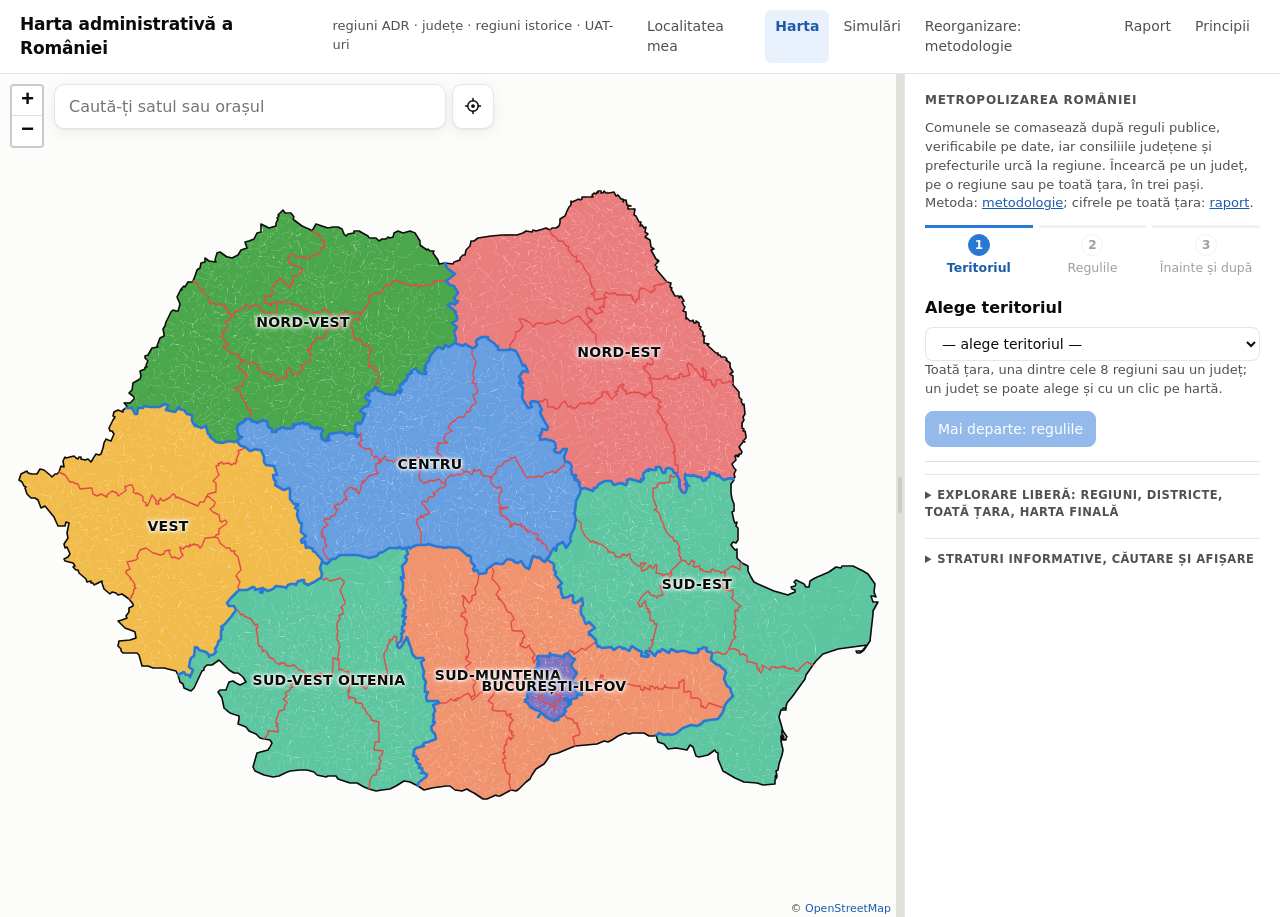
==== commit d549873d: "Pagina „Simulări” în meniu O pagină nouă, simulari.html, adună toate simulările site-ului, fiecare c" ====
--- a/index.html
+++ b/index.html
@@ -52,6 +52,7 @@
         <nav aria-label="Pagini">
             <a href="localitatea.html">Localitatea mea</a>
             <a href="index.html" aria-current="page">Harta</a>
+            <a href="simulari.html">Simulări</a>
             <a href="metodologie.html">Reorganizare: metodologie</a>
             <a href="raport.html">Raport</a>
             <a href="principii.html">Principii</a>
@@ -289,6 +290,13 @@
                     ar schimba el echilibrul: județele grupate în regiuni, cu capitalele alese dintre orașele
                     care au deja funcții regionale.</p>
                 <div class="formular-scenariu">
+                    <label for="rg-varianta">Varianta</label>
+                    <select id="rg-varianta">
+                        <option value="calculata">Calculată: județele grupate de algoritm</option>
+                        <option value="curte-apel">Cele 15 circumscripții ale curților de apel</option>
+                        <option value="adr">Cele 8 regiuni de dezvoltare de azi</option>
+                    </select>
+                    <div id="rg-parametri" class="formular-scenariu">
                     <label for="rg-nr">Câte regiuni: <b id="rg-nr-val"></b></label>
                     <input id="rg-nr" type="range" min="4" max="20" step="1" value="8">
                     <label for="rg-pop">Echilibru de populație: <b id="rg-pop-val"></b></label>
@@ -297,8 +305,9 @@
                     <input id="rg-eco" type="range" min="0" max="300" step="15" value="60">
                     <label class="bifa"><input id="rg-institutii" type="checkbox" checked> Capitala = orașul cu cele mai multe funcții regionale</label>
                     <label class="bifa"><input id="rg-istorice" type="checkbox"> Regiunile nu amestecă regiuni istorice</label>
+                    </div>
                     <div class="butoane">
-                        <button id="rg-compara" class="buton" type="button">Compară 8 / 12 / 16</button>
+                        <button id="rg-compara" class="buton" type="button">Compară variantele</button>
                     </div>
                 </div>
                 <h3 class="subtitlu-sectiune">Instituțiile de arătat pe hartă</h3>
--- a/css/adp-tema.css
+++ b/css/adp-tema.css
@@ -713,6 +713,10 @@
     accent-color: var(--accent);
 }
 
+#rg-parametri[hidden] {
+    display: none;
+}
+
 .formular-scenariu .bifa {
     display: flex;
     gap: 6px;
@@ -2834,3 +2838,86 @@
     background: var(--accent-fundal);
     color: var(--text);
 }
+
+/* stratul localității căutate (prima pagină): numele comunelor care se unesc și primăria */
+.eticheta-harta.e-localitate span {
+    font-size: 13px;
+    font-weight: 600;
+}
+
+.eticheta-harta.e-localitate.e-ales span {
+    font-size: 15px;
+    font-weight: 750;
+}
+
+.eticheta-harta.e-localitate small {
+    display: block;
+    font-size: 10.5px;
+    font-weight: 650;
+    text-transform: uppercase;
+    letter-spacing: 0.05em;
+    color: var(--text-2);
+}
+
+.eticheta-harta.e-localitate.e-primarie span {
+    transform: translate(-50%, 14px);
+}
+
+.eticheta-harta.e-sat-ales span {
+    transform: translate(-50%, -170%);
+    font-size: 13px;
+    font-weight: 700;
+    color: var(--accent-text);
+}
+
+/* cât timp pe hartă e doar localitatea căutată, legenda simulării nu se mai potrivește */
+body.harta-izolata .legenda-harta {
+    display: none !important;
+}
+
+/* ------------------------------------------------------------------ pagina de simulări */
+.simulari-intro {
+    font-size: 17px;
+    color: var(--text-2);
+    margin: 8px 0 0;
+}
+
+.simulari {
+    display: grid;
+    grid-template-columns: repeat(auto-fill, minmax(260px, 1fr));
+    gap: 14px;
+    margin: 12px 0 8px;
+}
+
+.simulare {
+    display: flex;
+    flex-direction: column;
+    gap: 6px;
+    padding: 14px 16px 16px;
+    border: 1px solid var(--linie);
+    border-top: 4px solid var(--accent);
+    border-radius: 8px;
+    background: var(--suprafata);
+}
+
+.continut-document .simulare h3 {
+    margin: 0;
+    font-size: 17px;
+}
+
+.continut-document .simulare p {
+    margin: 0;
+}
+
+.continut-document .simulare .simulare-cifra {
+    font-size: 15px;
+    color: var(--text);
+}
+
+.continut-document .simulare .simulare-legaturi {
+    display: flex;
+    flex-wrap: wrap;
+    gap: 8px;
+    margin-top: auto;
+    padding-top: 8px;
+}
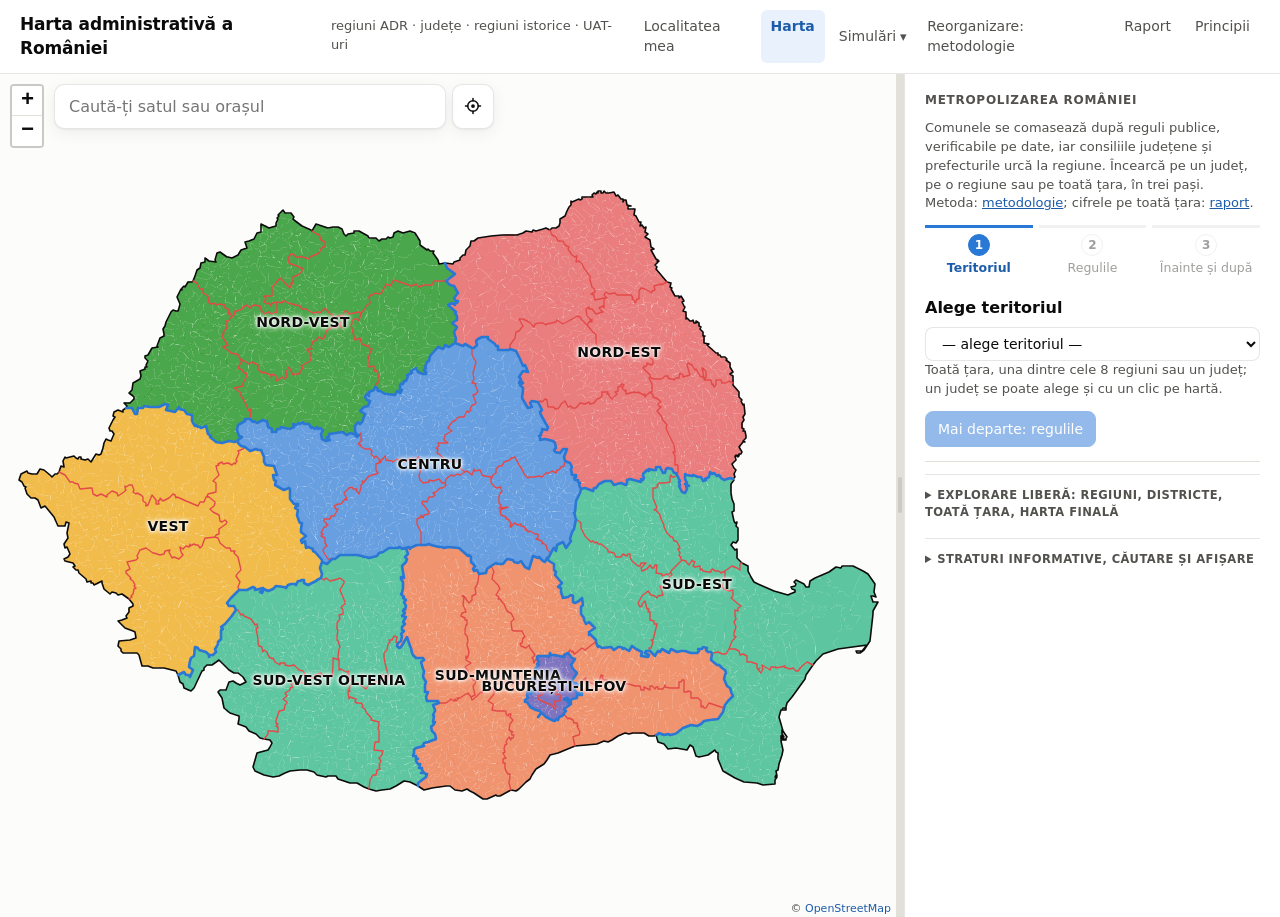
==== commit ce3acb2e: "Meniu cu simulări, SEO, Metropola separată și situația de azi în comparații Meniul (js/adp-meniu.js," ====
--- a/index.html
+++ b/index.html
@@ -4,21 +4,30 @@
 <head>
     <meta charset="UTF-8">
     <meta name="viewport" content="width=device-width, initial-scale=1.0">
-    <title>Harta administrativă a României — regiuni ADR, județe, regiuni istorice, UAT-uri</title>
-    <meta name="description" content="Hartă interactivă a României cu cele 8 regiuni de dezvoltare, 41 de județe și București, regiunile istorice și cele 3.181 de UAT-uri, cu atribute demografice pentru studiul reorganizării administrative.">
+    <title>Metropolizarea României — harta reorganizării administrative: comune, districte, regiuni</title>
+    <meta name="description" content="Simulare publică a reorganizării administrative a României: 3.181 de comune și orașe devin 1.441 de unități, după reguli verificabile pe date. Caută-ți localitatea, simulează un județ, o regiune sau toată țara.">
     <meta name="theme-color" content="#2a78d6">
-
-    <!-- Open Graph (fără og:url / og:image până nu există un domeniu public) -->
+    <link rel="canonical" href="https://mihaiandreicut.github.io/metropolizarea-romaniei/">
+    <link rel="icon" href="img/favicon.svg" type="image/svg+xml">
+
+    <!-- Open Graph -->
     <meta property="og:type" content="website">
-    <meta property="og:site_name" content="e-ro-adp">
+    <meta property="og:site_name" content="Metropolizarea României">
     <meta property="og:locale" content="ro_RO">
-    <meta property="og:title" content="Harta administrativă a României">
-    <meta property="og:description" content="Regiuni ADR, județe, regiuni istorice și UAT-uri, cu atribute pentru reorganizarea administrativ-teritorială.">
+    <meta property="og:title" content="Metropolizarea României — harta reorganizării administrative">
+    <meta property="og:description" content="3.181 de comune și orașe devin 1.441, după reguli publice. Caută-ți localitatea și vezi ce se schimbă: primăria, drumul, banii eliberați.">
+    <meta property="og:url" content="https://mihaiandreicut.github.io/metropolizarea-romaniei/">
+    <meta property="og:image" content="https://mihaiandreicut.github.io/metropolizarea-romaniei/img/previzualizare.jpg">
+    <meta property="og:image:width" content="1200">
+    <meta property="og:image:height" content="630">
+    <meta property="og:image:alt" content="Harta României: costul primăriei pe locuitor, azi (3.181 de comune și orașe) și după comasare (1.441 de unități)">
 
     <!-- Twitter Card -->
-    <meta name="twitter:card" content="summary">
-    <meta name="twitter:title" content="Harta administrativă a României">
-    <meta name="twitter:description" content="Regiuni ADR, județe, regiuni istorice și UAT-uri, cu atribute pentru reorganizarea administrativ-teritorială.">
+    <meta name="twitter:card" content="summary_large_image">
+    <meta name="twitter:title" content="Metropolizarea României — harta reorganizării administrative">
+    <meta name="twitter:description" content="3.181 de comune și orașe devin 1.441, după reguli publice. Caută-ți localitatea și vezi ce se schimbă.">
+    <meta name="twitter:image" content="https://mihaiandreicut.github.io/metropolizarea-romaniei/img/previzualizare.jpg">
+    <meta name="twitter:image:alt" content="Harta României: costul primăriei pe locuitor, azi (3.181 de comune și orașe) și după comasare (1.441 de unități)">
 
     <!-- Date structurate -->
     <script type="application/ld+json">
@@ -40,7 +49,18 @@
 
     <!-- Leaflet 1.9.4, servit local (fără CDN) -->
     <link rel="stylesheet" href="vendor/leaflet/leaflet.css">
+    <script type="application/ld+json">
+    {
+        "@context": "https://schema.org",
+        "@type": "WebSite",
+        "name": "Metropolizarea României",
+        "url": "https://mihaiandreicut.github.io/metropolizarea-romaniei/",
+        "inLanguage": "ro",
+        "description": "Simulare publică a reorganizării administrative a României: comasarea comunelor, districtele și regiunile, pe date publice."
+    }
+    </script>
     <link rel="stylesheet" href="css/adp-tema.css">
+    <script src="js/adp-meniu.js" defer></script>
 </head>
 
 <body>
@@ -293,8 +313,9 @@
                     <label for="rg-varianta">Varianta</label>
                     <select id="rg-varianta">
                         <option value="calculata">Calculată: județele grupate de algoritm</option>
-                        <option value="curte-apel">Cele 15 circumscripții ale curților de apel</option>
-                        <option value="adr">Cele 8 regiuni de dezvoltare de azi</option>
+                        <option value="judete">Azi: 41 de județe și București</option>
+                        <option value="adr">Cele 8 regiuni de dezvoltare (propunerea)</option>
+                        <option value="curte-apel">Curțile de apel (15), cu București–Ilfov separat</option>
                     </select>
                     <div id="rg-parametri" class="formular-scenariu">
                     <label for="rg-nr">Câte regiuni: <b id="rg-nr-val"></b></label>
--- a/css/adp-tema.css
+++ b/css/adp-tema.css
@@ -2921,3 +2921,198 @@
     margin-top: auto;
     padding-top: 8px;
 }
+
+/* ------------------------------------------------------------------ meniul (js/adp-meniu.js) */
+.antet {
+    position: relative;
+    z-index: 1100;            /* meniul derulant trece peste hartă (Leaflet folosește până la 1000) */
+}
+
+.meniu-grup {
+    position: relative;
+    display: flex;
+    align-items: center;
+}
+
+.meniu-sageata {
+    border: 0;
+    background: transparent;
+    color: var(--text-2);
+    padding: 6px 6px 6px 0;
+    margin-left: -6px;
+    font-size: 13px;
+    cursor: pointer;
+    border-radius: 6px;
+}
+
+.meniu-sageata:hover {
+    color: var(--accent-text);
+}
+
+.meniu-sub {
+    display: none;
+    position: absolute;
+    top: 100%;
+    right: 0;
+    min-width: 290px;
+    padding: 8px;
+    margin-top: 6px;
+    background: var(--panou);
+    border: 1px solid var(--margine);
+    border-radius: 8px;
+    box-shadow: 0 8px 24px rgba(0, 0, 0, 0.12);
+}
+
+.meniu-grup.deschis .meniu-sub {
+    display: grid;
+}
+
+@media (hover: hover) and (min-width: 861px) {
+    /* puntea invizibilă ține meniul deschis cât mouse-ul coboară spre el */
+    .meniu-grup::after {
+        content: "";
+        position: absolute;
+        top: 100%;
+        left: 0;
+        right: 0;
+        height: 8px;
+    }
+
+    .meniu-grup:not(.fara-hover):hover .meniu-sub {
+        display: grid;
+    }
+}
+
+.antet nav .meniu-sub a {
+    padding: 6px 10px;
+    white-space: nowrap;
+}
+
+.antet nav .meniu-sub a:hover {
+    background: var(--accent-fundal);
+    color: var(--accent-text);
+}
+
+.meniu-titlu {
+    margin: 8px 10px 2px;
+    font-size: 11px;
+    font-weight: 650;
+    text-transform: uppercase;
+    letter-spacing: 0.06em;
+    color: var(--text-2);
+}
+
+.meniu-titlu:first-child {
+    margin-top: 2px;
+}
+
+.antet nav .meniu-sub a.meniu-toate {
+    margin-top: 6px;
+    border-top: 1px solid var(--linie);
+    border-radius: 0 0 6px 6px;
+    color: var(--accent-text);
+    font-weight: 600;
+}
+
+.meniu-buton {
+    display: none;
+}
+
+@media (max-width: 860px) {
+    .cu-meniu .meniu-buton {
+        display: inline-flex;
+        align-items: center;
+        gap: 8px;
+        margin-left: auto;
+        padding: 6px 12px;
+        border: 1px solid var(--margine);
+        border-radius: 6px;
+        background: var(--panou);
+        color: var(--text);
+        font: inherit;
+        font-size: 14px;
+        cursor: pointer;
+    }
+
+    .meniu-icon,
+    .meniu-icon::before,
+    .meniu-icon::after {
+        display: block;
+        width: 16px;
+        height: 2px;
+        background: currentColor;
+        border-radius: 1px;
+    }
+
+    .meniu-icon {
+        position: relative;
+    }
+
+    .meniu-icon::before,
+    .meniu-icon::after {
+        content: "";
+        position: absolute;
+        left: 0;
+    }
+
+    .meniu-icon::before { top: -5px; }
+    .meniu-icon::after { top: 5px; }
+
+    /* titlul și butonul pe același rând: titlul se strânge, butonul nu */
+    .cu-meniu .antet h1 {
+        flex: 1 1 0;
+        min-width: 0;
+    }
+
+    .cu-meniu .meniu-buton {
+        flex: none;
+    }
+
+    /* cu JavaScript, meniul stă strâns sub buton și se deschide pe verticală */
+    .cu-meniu .antet nav {
+        display: none;
+    }
+
+    .cu-meniu .antet.meniu-deschis nav {
+        display: flex;
+        flex-direction: column;
+        gap: 2px;
+        width: 100%;
+        overflow: visible;
+        padding: 4px 0 8px;
+    }
+
+    .cu-meniu .antet nav a {
+        padding: 10px 12px;
+        font-size: 15px;
+    }
+
+    .meniu-grup {
+        flex-direction: column;
+        align-items: stretch;
+    }
+
+    .meniu-sageata {
+        display: none;
+    }
+
+    .meniu-sub,
+    .meniu-grup.deschis .meniu-sub {
+        display: grid;
+        position: static;
+        min-width: 0;
+        margin: 0 0 0 12px;
+        padding: 0 0 4px;
+        border: 0;
+        border-left: 2px solid var(--linie);
+        border-radius: 0;
+        box-shadow: none;
+        background: transparent;
+    }
+
+    .antet nav .meniu-sub a {
+        white-space: normal;
+        font-size: 14px;
+        padding: 8px 12px;
+    }
+}
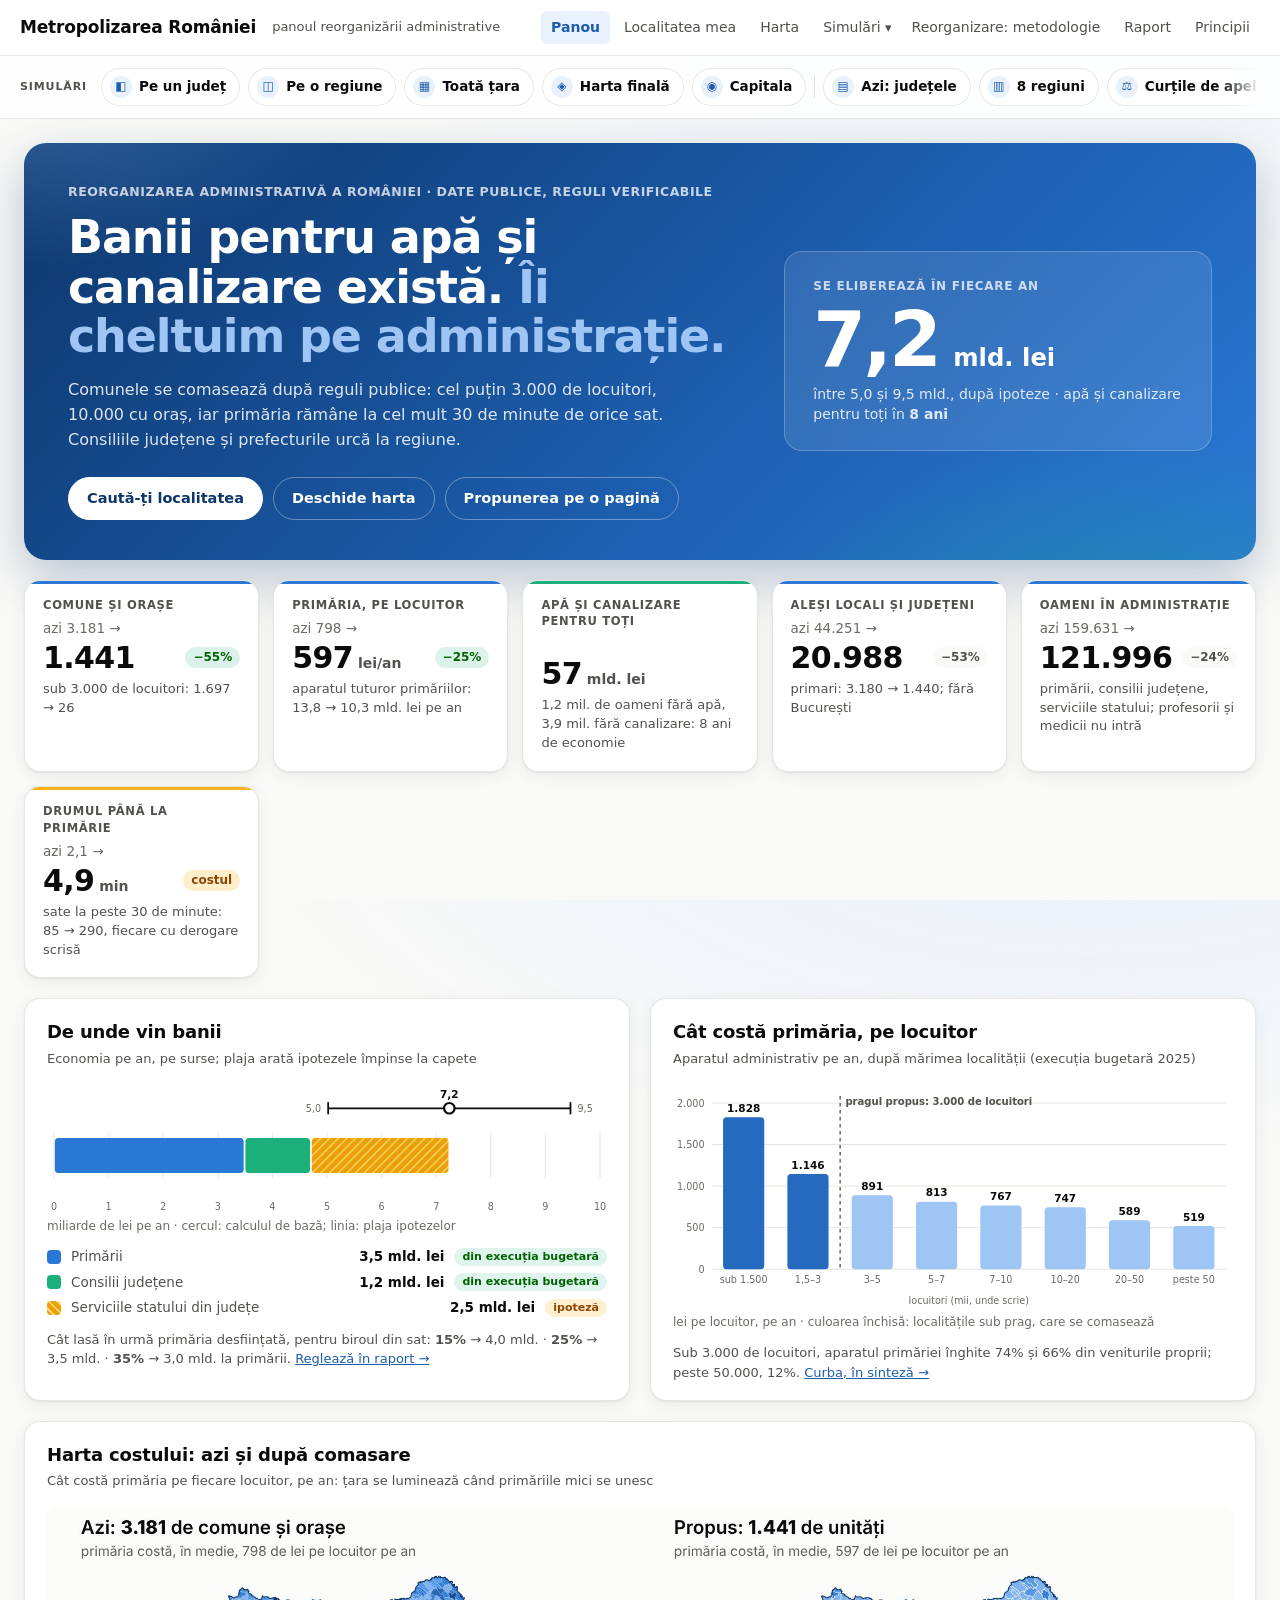
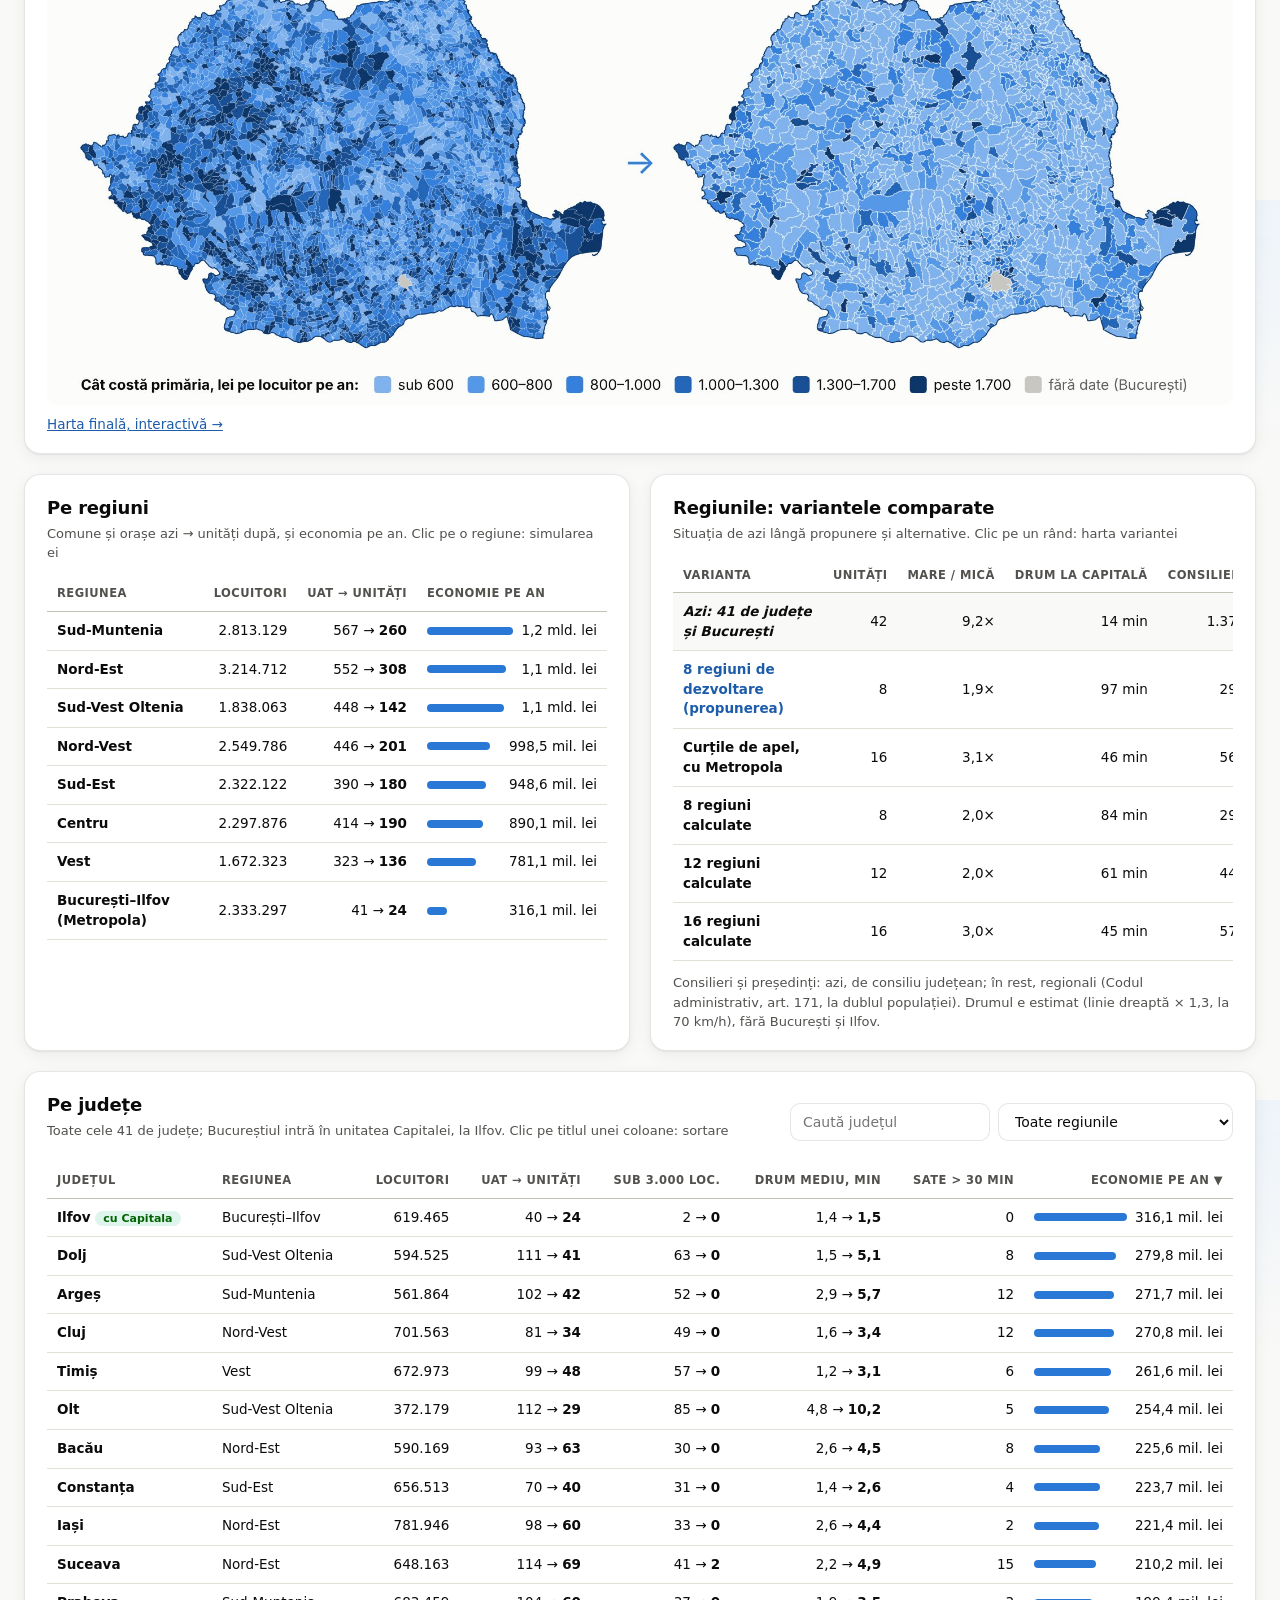
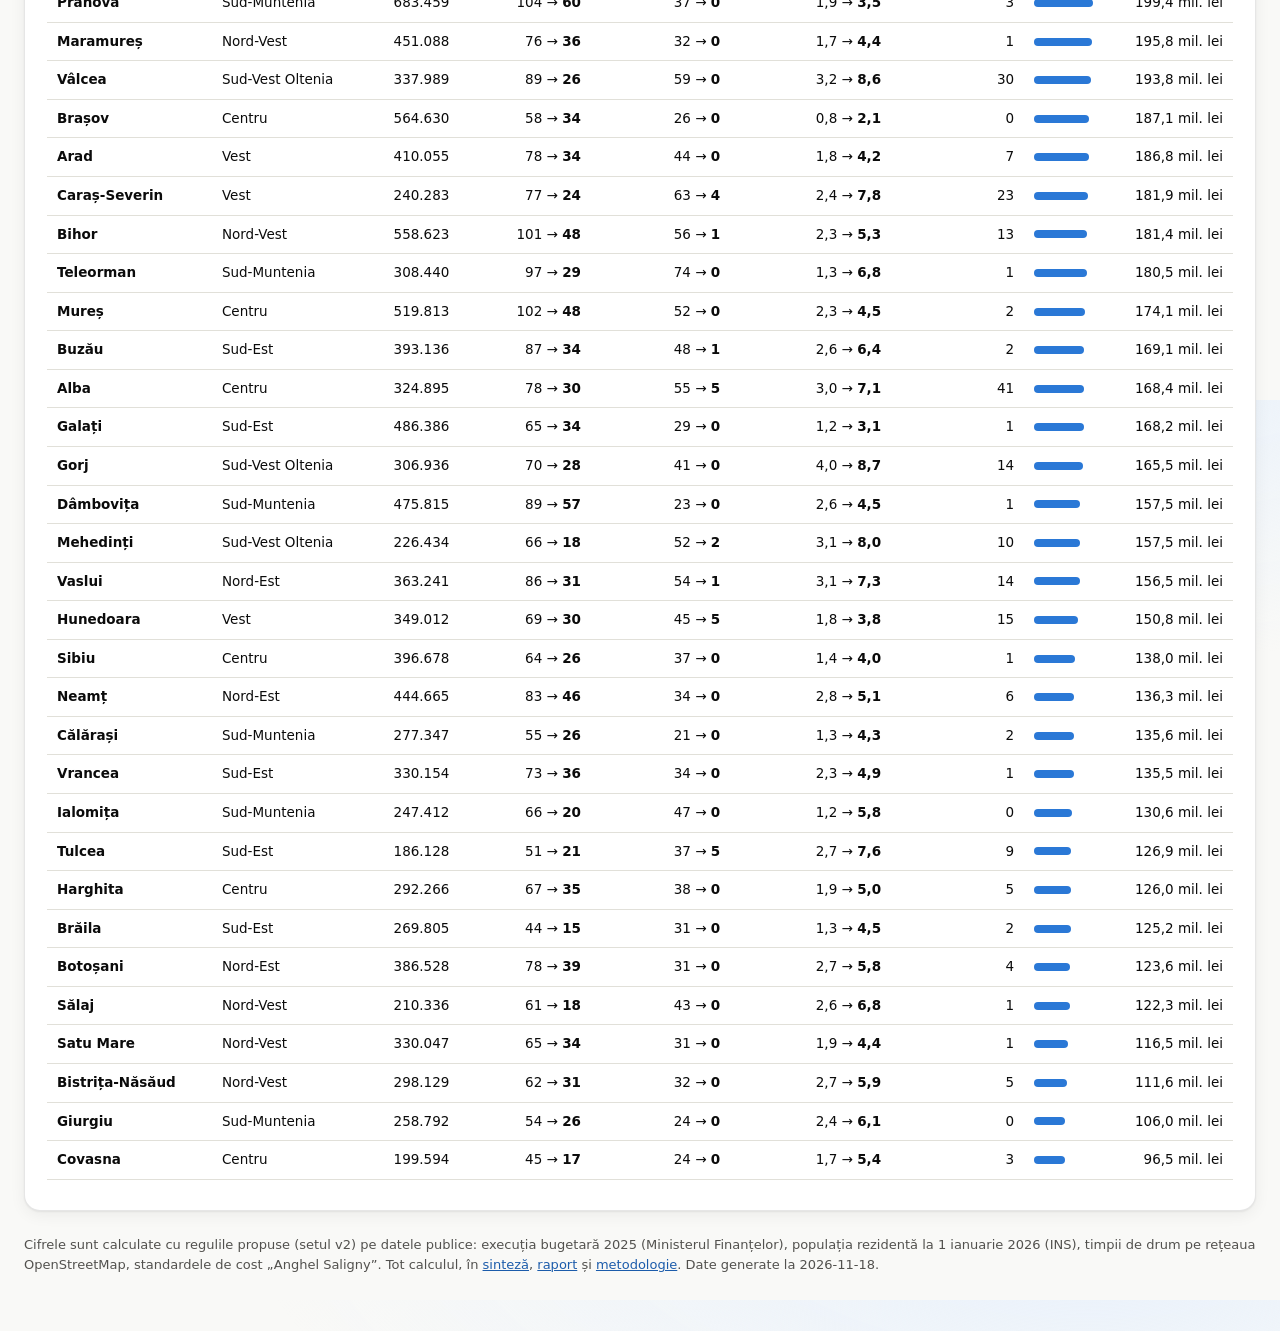
==== commit 08f55cf6: "Panou de bord pe prima pagină; harta se mută la harta.html index.html e acum panoul proiectului: bar" ====
--- a/index.html
+++ b/index.html
@@ -4,51 +4,37 @@
 <head>
     <meta charset="UTF-8">
     <meta name="viewport" content="width=device-width, initial-scale=1.0">
-    <title>Metropolizarea României — harta reorganizării administrative: comune, districte, regiuni</title>
-    <meta name="description" content="Simulare publică a reorganizării administrative a României: 3.181 de comune și orașe devin 1.441 de unități, după reguli verificabile pe date. Caută-ți localitatea, simulează un județ, o regiune sau toată țara.">
+    <title>Metropolizarea României — panoul reorganizării administrative</title>
+    <meta name="description" content="Reorganizarea administrativă a României, pe date publice: 3.181 de comune și orașe devin 1.441 de unități, 7,2 miliarde de lei pe an se eliberează din administrație. Simulări pe județ, pe regiune sau pe toată țara.">
     <meta name="theme-color" content="#2a78d6">
     <link rel="canonical" href="https://mihaiandreicut.github.io/metropolizarea-romaniei/">
     <link rel="icon" href="img/favicon.svg" type="image/svg+xml">
+    <script>
+        // legăturile vechi către hartă (index.html#judet=8, #tara, #regiuni=…) duc acum la harta.html
+        (function () {
+            var h = location.hash;
+            if (/^#(tara|final|regiune=\d+|judet=\d+|regiuni(=[a-z-]+)?)$/.test(h)) location.replace("harta.html" + h);
+        })();
+    </script>
 
     <!-- Open Graph -->
     <meta property="og:type" content="website">
     <meta property="og:site_name" content="Metropolizarea României">
     <meta property="og:locale" content="ro_RO">
-    <meta property="og:title" content="Metropolizarea României — harta reorganizării administrative">
-    <meta property="og:description" content="3.181 de comune și orașe devin 1.441, după reguli publice. Caută-ți localitatea și vezi ce se schimbă: primăria, drumul, banii eliberați.">
+    <meta property="og:title" content="Metropolizarea României — panoul reorganizării administrative">
+    <meta property="og:description" content="3.181 de comune și orașe devin 1.441, după reguli publice. 7,2 miliarde de lei pe an, mutați din administrație în apă, canalizare și drumuri.">
     <meta property="og:url" content="https://mihaiandreicut.github.io/metropolizarea-romaniei/">
     <meta property="og:image" content="https://mihaiandreicut.github.io/metropolizarea-romaniei/img/previzualizare.jpg">
     <meta property="og:image:width" content="1200">
     <meta property="og:image:height" content="630">
     <meta property="og:image:alt" content="Harta României: costul primăriei pe locuitor, azi (3.181 de comune și orașe) și după comasare (1.441 de unități)">
 
-    <!-- Twitter Card -->
     <meta name="twitter:card" content="summary_large_image">
-    <meta name="twitter:title" content="Metropolizarea României — harta reorganizării administrative">
-    <meta name="twitter:description" content="3.181 de comune și orașe devin 1.441, după reguli publice. Caută-ți localitatea și vezi ce se schimbă.">
+    <meta name="twitter:title" content="Metropolizarea României — panoul reorganizării administrative">
+    <meta name="twitter:description" content="3.181 de comune și orașe devin 1.441, după reguli publice. 7,2 miliarde de lei pe an eliberați din administrație.">
     <meta name="twitter:image" content="https://mihaiandreicut.github.io/metropolizarea-romaniei/img/previzualizare.jpg">
-    <meta name="twitter:image:alt" content="Harta României: costul primăriei pe locuitor, azi (3.181 de comune și orașe) și după comasare (1.441 de unități)">
+    <meta name="twitter:image:alt" content="Harta României: costul primăriei pe locuitor, azi și după comasare">
 
-    <!-- Date structurate -->
-    <script type="application/ld+json">
-    {
-        "@context": "https://schema.org",
-        "@type": "Dataset",
-        "name": "Harta administrativă a României — UAT-uri, județe, regiuni",
-        "description": "Limitele celor 3.181 de UAT-uri ale României, cu apartenența la județ, regiune de dezvoltare și regiune istorică, populația rezidentă estimată la 1 ianuarie 2026 și atribute demografice.",
-        "inLanguage": "ro",
-        "spatialCoverage": "România",
-        "isBasedOn": [
-            "Eurostat GISCO — Local Administrative Units 2024",
-            "INS — SIRUTA 2025",
-            "INS — Recensământul Populației și Locuințelor 2021",
-            "geo-spatial.org — județele interbelice (1930)"
-        ]
-    }
-    </script>
-
-    <!-- Leaflet 1.9.4, servit local (fără CDN) -->
-    <link rel="stylesheet" href="vendor/leaflet/leaflet.css">
     <script type="application/ld+json">
     {
         "@context": "https://schema.org",
@@ -56,6 +42,7 @@
         "name": "Metropolizarea României",
         "url": "https://mihaiandreicut.github.io/metropolizarea-romaniei/",
         "inLanguage": "ro",
+        "image": "https://mihaiandreicut.github.io/metropolizarea-romaniei/img/previzualizare.jpg",
         "description": "Simulare publică a reorganizării administrative a României: comasarea comunelor, districtele și regiunile, pe date publice."
     }
     </script>
@@ -63,15 +50,16 @@
     <script src="js/adp-meniu.js" defer></script>
 </head>
 
-<body>
-    <a class="sari-la-continut" href="#panou">Sari la panoul de control</a>
+<body class="pn-pagina">
+    <a class="sari-la-continut" href="#continut">Sari la conținut</a>
 
     <header class="antet">
-        <h1>Harta administrativă a României</h1>
-        <span class="subtitlu">regiuni ADR · județe · regiuni istorice · UAT-uri</span>
+        <h1>Metropolizarea României</h1>
+        <span class="subtitlu">panoul reorganizării administrative</span>
         <nav aria-label="Pagini">
+            <a href="index.html" aria-current="page">Panou</a>
             <a href="localitatea.html">Localitatea mea</a>
-            <a href="index.html" aria-current="page">Harta</a>
+            <a href="harta.html">Harta</a>
             <a href="simulari.html">Simulări</a>
             <a href="metodologie.html">Reorganizare: metodologie</a>
             <a href="raport.html">Raport</a>
@@ -79,321 +67,116 @@
         </nav>
     </header>
 
-    <main class="aplicatie">
-        <section class="zona-harta" aria-label="Harta României">
-            <div id="harta" class="harta"></div>
-            <div class="cautare-harta" role="search" aria-label="Caută o localitate">
-                <div class="loc-camp">
-                    <input id="loc-q" type="search" autocomplete="off" spellcheck="false" enterkeyhint="search"
-                        placeholder="Caută-ți satul sau orașul" aria-label="Caută o localitate: sat, comună sau oraș"
-                        role="combobox" aria-expanded="false" aria-controls="loc-sugestii" aria-autocomplete="list">
-                    <ul id="loc-sugestii" class="loc-sugestii" role="listbox" hidden></ul>
+    <nav class="pn-simulari" aria-label="Simulări">
+        <span class="pn-simulari-eticheta">Simulări</span>
+        <div class="pn-simulari-lista">
+            <a class="pn-sim" href="harta.html#judet=8"><span class="pn-sim-icon" aria-hidden="true">◧</span>Pe un județ</a>
+            <a class="pn-sim" href="harta.html#regiune=7"><span class="pn-sim-icon" aria-hidden="true">◫</span>Pe o regiune</a>
+            <a class="pn-sim" href="harta.html#tara"><span class="pn-sim-icon" aria-hidden="true">▦</span>Toată țara</a>
+            <a class="pn-sim" href="harta.html#final"><span class="pn-sim-icon" aria-hidden="true">◈</span>Harta finală</a>
+            <a class="pn-sim" href="harta.html#judet=23"><span class="pn-sim-icon" aria-hidden="true">◉</span>Capitala</a>
+            <span class="pn-sim-despartitor" aria-hidden="true"></span>
+            <a class="pn-sim" href="harta.html#regiuni=judete"><span class="pn-sim-icon" aria-hidden="true">▤</span>Azi: județele</a>
+            <a class="pn-sim" href="harta.html#regiuni=adr"><span class="pn-sim-icon" aria-hidden="true">▥</span>8 regiuni</a>
+            <a class="pn-sim" href="harta.html#regiuni=curte-apel"><span class="pn-sim-icon" aria-hidden="true">⚖</span>Curțile de apel</a>
+            <a class="pn-sim" href="harta.html#regiuni=calculata"><span class="pn-sim-icon" aria-hidden="true">⟳</span>Regiuni calculate</a>
+            <span class="pn-sim-despartitor" aria-hidden="true"></span>
+            <a class="pn-sim" href="raport.html#tablou"><span class="pn-sim-icon" aria-hidden="true">◐</span>Cât lasă primăria</a>
+            <a class="pn-sim" href="localitatea.html"><span class="pn-sim-icon" aria-hidden="true">⌖</span>Localitatea mea</a>
+            <a class="pn-sim pn-sim-toate" href="simulari.html">Toate simulările →</a>
+        </div>
+    </nav>
+
+    <main id="continut" class="pn">
+        <section class="pn-erou" aria-labelledby="pn-titlu">
+            <div class="pn-erou-text">
+                <p class="pn-supratitlu">Reorganizarea administrativă a României · date publice, reguli verificabile</p>
+                <h2 id="pn-titlu">Banii pentru apă și canalizare există. <span>Îi cheltuim pe administrație.</span></h2>
+                <p class="pn-erou-lead">Comunele se comasează după reguli publice: cel puțin 3.000 de locuitori, 10.000 cu oraș,
+                    iar primăria rămâne la cel mult 30 de minute de orice sat. Consiliile județene și prefecturile urcă la regiune.</p>
+                <div class="pn-erou-butoane">
+                    <a class="pn-buton pn-buton-plin" href="localitatea.html">Caută-ți localitatea</a>
+                    <a class="pn-buton" href="harta.html">Deschide harta</a>
+                    <a class="pn-buton" href="sinteza.html">Propunerea pe o pagină</a>
                 </div>
-                <button id="loc-aici" class="buton" type="button" title="Găsește localitatea în care sunt acum" aria-label="Unde sunt acum">
-                    <svg width="18" height="18" viewBox="0 0 24 24" fill="none" stroke="currentColor" stroke-width="2" stroke-linecap="round" aria-hidden="true"><circle cx="12" cy="12" r="7"/><circle cx="12" cy="12" r="2.5" fill="currentColor" stroke="none"/><path d="M12 2v3M12 19v3M2 12h3M19 12h3"/></svg>
-                </button>
-                <p id="loc-stare" class="cautare-harta-stare" role="status" aria-live="polite"></p>
             </div>
-            <div id="incarcare" class="incarcare">Se încarcă harta…</div>
-            <div id="tooltip" class="tooltip" role="status" hidden></div>
-            <div id="sc-legenda" class="legenda-harta" hidden aria-label="Legenda hărții"></div>
+            <div class="pn-erou-cifra" id="pn-erou-cifra" aria-live="polite">
+                <span class="pn-erou-eticheta">Se eliberează în fiecare an</span>
+                <strong>—</strong>
+                <span class="pn-erou-nota">se încarcă datele…</span>
+            </div>
         </section>
 
-        <aside id="panou" class="panou" aria-label="Panou de control">
-            <section id="loc-fisa" class="loc-fisa loc-in-panou" aria-live="polite" hidden></section>
-            <section>
-                <h2>Metropolizarea României</h2>
-                <p class="nota">Comunele se comasează după reguli publice, verificabile pe date, iar consiliile
-                    județene și prefecturile urcă la regiune. Încearcă pe un județ, pe o regiune sau pe toată țara, în trei pași. Metoda:
-                    <a href="metodologie.html#metoda">metodologie</a>; cifrele pe toată țara: <a href="raport.html">raport</a>.</p>
+        <section class="pn-kpi" id="pn-kpi" aria-label="Cifrele de bază"></section>
 
-                <div id="pp" class="pas-cu-pas">
-                    <ol class="pp-pasi">
-                        <li data-pas="1" aria-current="step"><button type="button" data-mergi="1"><span class="pp-numar">1</span>Teritoriul</button></li>
-                        <li data-pas="2"><button type="button" data-mergi="2" disabled><span class="pp-numar">2</span>Regulile</button></li>
-                        <li data-pas="3"><button type="button" data-mergi="3" disabled><span class="pp-numar">3</span>Înainte și după</button></li>
-                    </ol>
+        <div class="pn-grila">
+            <section class="pn-card" aria-labelledby="pn-bani-titlu">
+                <header class="pn-card-cap">
+                    <h2 id="pn-bani-titlu">De unde vin banii</h2>
+                    <p>Economia pe an, pe surse; plaja arată ipotezele împinse la capete</p>
+                </header>
+                <div id="pn-bani" class="pn-grafic"></div>
+            </section>
+            <section class="pn-card" aria-labelledby="pn-curba-titlu">
+                <header class="pn-card-cap">
+                    <h2 id="pn-curba-titlu">Cât costă primăria, pe locuitor</h2>
+                    <p>Aparatul administrativ pe an, după mărimea localității (execuția bugetară 2025)</p>
+                </header>
+                <div id="pn-curba" class="pn-grafic"></div>
+            </section>
+        </div>
 
-                    <div class="pp-pas" data-pas="1">
-                        <h3>Alege teritoriul</h3>
-                        <div class="formular-scenariu">
-                            <label for="pp-judet" class="vizual-ascuns">Teritoriul: toată țara, o regiune sau un județ</label>
-                            <select id="pp-judet" class="buton"><option value="">— alege teritoriul —</option></select>
-                        </div>
-                        <p class="nota">Toată țara, una dintre cele 8 regiuni sau un județ; un județ se poate alege
-                            și cu un clic pe hartă.</p>
-                        <div id="pp-azi" aria-live="polite"></div>
-                        <div class="butoane">
-                            <button id="pp-spre-reguli" class="buton principal" type="button" disabled>Mai departe: regulile</button>
-                        </div>
-                    </div>
+        <section class="pn-card pn-harta" aria-labelledby="pn-harta-titlu">
+            <header class="pn-card-cap">
+                <h2 id="pn-harta-titlu">Harta costului: azi și după comasare</h2>
+                <p>Cât costă primăria pe fiecare locuitor, pe an: țara se luminează când primăriile mici se unesc</p>
+            </header>
+            <figure>
+                <img src="img/harta-cost.jpg" width="1400" height="590" loading="lazy"
+                    alt="Două hărți ale României. Azi, 3.181 de comune și orașe, cu primăria la 798 de lei pe locuitor în medie; propus, 1.441 de unități, la 597 de lei. Harta propusă e mult mai deschisă la culoare.">
+            </figure>
+            <p class="pn-card-subsol"><a href="harta.html#final">Harta finală, interactivă →</a></p>
+        </section>
 
-                    <div class="pp-pas" data-pas="2" hidden>
-                        <h3>Alege regulile</h3>
-                        <p class="nota">Pornești de la regulile propuse (v2). Orice schimbare se vede pe loc: pe hartă
-                            și în indicatorii de aici.</p>
-                        <div id="pp-viu" class="pp-viu" aria-live="polite"></div>
-                        <div class="formular-scenariu">
-                            <label for="sc-pmin">Banda de populație: <b id="sc-pmin-val"></b></label>
-                            <input id="sc-pmin" type="range" min="1500" max="10000" step="500" value="3000">
-                            <label for="sc-oras">Pragul orașului: <b id="sc-oras-val"></b> loc.</label>
-                            <input id="sc-oras" type="range" min="5000" max="50000" step="1000" value="10000">
-                            <label for="sc-birou" class="eticheta-ipoteza">Biroul local păstrează: <b id="sc-birou-val"></b>
-                                <small>din aparatul primăriei desființate; schimbă banii, nu și harta</small></label>
-                            <input id="sc-birou" type="range" min="0" max="50" step="5" value="25">
-                        </div>
-                        <fieldset class="pp-criterii">
-                            <legend>Criteriile de asociere</legend>
-                            <label class="bifa"><input id="sc-proiectie" type="checkbox" checked> <span><b>Prag durabil</b>: pragul se verifică și pe populația proiectată la 2050</span></label>
-                            <label class="bifa"><input id="sc-fortare" type="checkbox" checked> <span><b>Nicio unitate sub prag</b>: ce rămâne mic se comasează forțat, până la limita absolută de drum</span></label>
-                            <label class="bifa"><input id="sc-urban" type="checkbox" checked> <span><b>Orașul preia comune</b>: orașul sub prag preia comunele din jur până ajunge la el</span></label>
-                            <label class="bifa"><input id="sc-uniri-orase" type="checkbox"> <span><b>Orașele mici se pot uni</b> cu orașul vecin, la comasarea forțată</span></label>
-                            <label class="bifa"><input id="sc-leader" type="checkbox" checked> <span><b>Plafonul LEADER</b>: orașul de cel mult 20.000 nu trece de 20.000 prin comasare</span></label>
-                            <label class="bifa"><input id="sc-resedinta" type="checkbox" checked> <span><b>Reședința e localitatea cea mai mare</b> (altfel: cea cu drumul mediu cel mai scurt)</span></label>
-                            <label class="bifa"><input id="sc-istorice" type="checkbox"> <span><b>Regiunile istorice</b>: unitățile nu trec peste ele</span></label>
-                            <label class="bifa"><input id="sc-legal" type="checkbox"> <span><b>Praguri legale pe rang</b> în locul pragului orașului: oraș 5.000, municipiu 25.000 (Legea 351/2001)</span></label>
-                            <label for="sc-minoritati">Pragul de 20% al minorităților (Codul administrativ, art. 94)</label>
-                            <select id="sc-minoritati" class="buton">
-                                <option value="localitate" selected>se păstrează la nivelul localității componente</option>
-                                <option value="blocheaza">blochează comasarea (litera legii de azi)</option>
-                                <option value="ignora">nu se ia în seamă</option>
-                            </select>
-                        </fieldset>
-                        <details id="sc-avansat" class="pliant">
-                            <summary>Limitele de drum și de mărime, districtele</summary>
-                            <div class="formular-scenariu">
-                                <label for="sc-tmax">Timp maxim sat → reședință: <b id="sc-tmax-val"></b> min</label>
-                                <input id="sc-tmax" type="range" min="15" max="60" step="5" value="30">
-                                <label for="sc-tfortat">Limita absolută la comasarea forțată: <b id="sc-tfortat-val"></b> min</label>
-                                <input id="sc-tfortat" type="range" min="30" max="90" step="5" value="45">
-                                <label for="sc-pmax">Maximul unei unități rurale: <b id="sc-pmax-val"></b> loc.</label>
-                                <input id="sc-pmax" type="range" min="7500" max="30000" step="500" value="15000">
-                                <label class="bifa"><input id="sc-district" type="checkbox" checked> Nivel intermediar: zone metropolitane și districte, independente unele de altele</label>
-                                <label for="sc-baza">Desenul districtelor</label>
-                                <select id="sc-baza" class="buton">
-                                    <option value="judecatorii" selected>circumscripțiile judecătoriilor (ca la notari)</option>
-                                    <option value="gal">teritoriile grupurilor de acțiune locală — mai fărâmițat</option>
-                                    <option value="calcul">calculat: fiecare oraș, districtul lui</option>
-                                </select>
-                            </div>
-                        </details>
-                        <div class="butoane">
-                            <button id="pp-genereaza" class="buton principal" type="button">Vezi raportul înainte și după</button>
-                            <button class="buton" type="button" data-mergi="1">Înapoi</button>
-                        </div>
-                    </div>
+        <div class="pn-grila">
+            <section class="pn-card" aria-labelledby="pn-regiuni-titlu">
+                <header class="pn-card-cap">
+                    <h2 id="pn-regiuni-titlu">Pe regiuni</h2>
+                    <p>Comune și orașe azi → unități după, și economia pe an. Clic pe o regiune: simularea ei</p>
+                </header>
+                <div id="pn-regiuni"></div>
+            </section>
+            <section class="pn-card" aria-labelledby="pn-variante-titlu">
+                <header class="pn-card-cap">
+                    <h2 id="pn-variante-titlu">Regiunile: variantele comparate</h2>
+                    <p>Situația de azi lângă propunere și alternative. Clic pe un rând: harta variantei</p>
+                </header>
+                <div id="pn-variante"></div>
+            </section>
+        </div>
 
-                    <div class="pp-pas" data-pas="3" hidden>
-                        <h3 id="pp-titlu">Înainte și după</h3>
-                        <div class="straturi" role="radiogroup" aria-label="Ce arată harta">
-                            <label><input type="radio" name="pp-harta" value="inainte"><span>Harta de azi</span></label>
-                            <label><input type="radio" name="pp-harta" value="dupa" checked><span>Harta propusă</span></label>
-                        </div>
-                        <div class="butoane pp-sus">
-                            <button id="pp-editeaza" class="buton" type="button" aria-pressed="false">Modifică de mână: unește comune, mută sate</button>
-                        </div>
-                        <div id="sc-editare" class="detalii editare-districte" hidden>
-                            <h4>Modifică de mână</h4>
-                            <div class="pp-moduri" role="radiogroup" aria-label="Ce se schimbă">
-                                <label class="bifa"><input type="radio" name="sc-mod-editare" value="comasare" checked> <span><b>Unește două comune</b>: clic pe una, apoi pe cealaltă</span></label>
-                                <label class="bifa"><input type="radio" name="sc-mod-editare" value="sat"> <span><b>Un sat trece în altă comună</b>: clic pe sat, apoi pe unitatea vecină</span></label>
-                                <label class="bifa"><input type="radio" name="sc-mod-editare" value="district"> <span><b>Comuna trece în alt district</b></span></label>
-                            </div>
-                            <p id="sc-ajutor-editare" class="nota"></p>
-                            <label for="sc-tinta" id="sc-tinta-eticheta">Districtul-țintă</label>
-                            <select id="sc-tinta" class="buton"></select>
-                            <ul id="sc-alegeri" class="lista-alegeri"></ul>
-                            <p id="sc-stare-salvare" class="nota" role="status"></p>
-                            <div class="butoane">
-                                <button id="sc-salveaza" class="buton principal" type="button">Salvează</button>
-                                <button id="sc-renunta" class="buton" type="button">Renunță</button>
-                                <button id="sc-descarca" class="buton" type="button">Descarcă fișierul</button>
-                            </div>
-                        </div>
-                        <div id="pp-raport" aria-live="polite"></div>
-                        <div class="butoane">
-                            <button class="buton" type="button" data-mergi="2">Schimbă regulile</button>
-                            <button class="buton" type="button" data-mergi="1">Alt teritoriu</button>
-                            <button id="pp-descarca" class="buton" type="button">Descarcă tabelul</button>
-                        </div>
-                    </div>
+        <section class="pn-card" aria-labelledby="pn-judete-titlu">
+            <header class="pn-card-cap pn-card-cap-rand">
+                <div>
+                    <h2 id="pn-judete-titlu">Pe județe</h2>
+                    <p>Toate cele 41 de județe; Bucureștiul intră în unitatea Capitalei, la Ilfov. Clic pe titlul unei coloane: sortare</p>
                 </div>
-                <div id="sc-dosar" class="detalii" hidden aria-live="polite"></div>
-            </section>
+                <div class="pn-filtre">
+                    <input id="pn-cauta" type="search" placeholder="Caută județul" aria-label="Caută județul" autocomplete="off">
+                    <select id="pn-regiune" aria-label="Regiunea"><option value="">Toate regiunile</option></select>
+                </div>
+            </header>
+            <div id="pn-judete" class="tabel-derulant"></div>
+        </section>
 
-            <details id="explorare" class="pliant pliant-mare">
-                <summary>Explorare liberă: regiuni, districte, toată țara, harta finală</summary>
-            <section>
-                <div class="formular-scenariu">
-                    <label>Nivelul hărții</label>
-                    <div id="sc-nivele" class="straturi" role="radiogroup" aria-label="Nivelul hărții">
-                        <label><input type="radio" name="nivel" value="regiuni" checked><span>Regiuni</span></label>
-                        <label><input type="radio" name="nivel" value="judete"><span>Județe</span></label>
-                        <label><input type="radio" name="nivel" value="districte"><span>Zone metropolitane și districte</span></label>
-                        <label><input type="radio" name="nivel" value="comune"><span>Comune comasate</span></label>
-                    </div>
-                    <p class="nota"><b>Administrativ</b> — cine e ales și are buget: regiunea și comuna.
-                        <b>Funcțional</b> — pe ce teritoriu se dau serviciile și fondurile: districtul și
-                        microregiunea. Județul rămâne limită și circumscripție.</p>
-                    <label for="sc-regiune">Teritoriul</label>
-                    <div class="cascada">
-                        <select id="sc-regiune" class="buton" aria-label="Regiunea"></select>
-                        <select id="sc-judet" class="buton" aria-label="Județul"></select>
-                        <select id="sc-zona" class="buton" aria-label="Zona metropolitană sau districtul"></select>
-                        <select id="sc-comuna" class="buton" aria-label="Comuna comasată"></select>
-                    </div>
-                    <select id="sc-exemplu" hidden style="display:none" aria-hidden="true" tabindex="-1"></select>
-                    <div id="sc-regiuni" class="regiuni-scurtaturi" hidden></div>
-                    <p class="nota">Regulile (pragurile) sunt cele de la pasul 2, mai sus.</p>
-                    <div class="butoane">
-                        <button id="sc-ruleaza" class="buton principal" type="button">Arată scenariul</button>
-                        <button id="sc-final" class="buton" type="button">Harta finală</button>
-                        <button id="sc-editeaza" class="buton" type="button" aria-pressed="false">Reorganizează</button>
-                        <button id="sc-inchide" class="buton" type="button" hidden>Închide scenariul</button>
-                    </div>
-                </div>
-                <div id="sc-rezultat" aria-live="polite"></div>
-            </section>
-            </details>
-
-            <details class="pliant pliant-mare">
-                <summary>Straturi informative, căutare și afișare</summary>
-
-            <section>
-                <h2 id="cautare-eticheta">Caută UAT</h2>
-                <div class="cautare">
-                    <input id="cautare" type="search" autocomplete="off" placeholder="ex. Târgu Jiu, Cornereva…" role="combobox" aria-autocomplete="list" aria-expanded="false" aria-controls="cautare-lista" aria-labelledby="cautare-eticheta">
-                    <ul id="cautare-lista" role="listbox" hidden></ul>
-                </div>
-            </section>
-
-            <section>
-                <h2>Straturi informative</h2>
-                <p class="nota">Hărți de context, în afara proiectului: împărțirea de azi, demografia și regiunile culturale.</p>
-                <div class="straturi" role="radiogroup" aria-label="Colorare după">
-                    <label><input type="radio" name="mod" value="adr" checked><span>Regiuni ADR</span></label>
-                    <label><input type="radio" name="mod" value="judete"><span>Județe</span></label>
-                    <label><input type="radio" name="mod" value="istorice"><span>Regiuni istorice</span></label>
-                    <label><input type="radio" name="mod" value="uat"><span>UAT-uri</span></label>
-                    <label><input type="radio" name="mod" value="populatie"><span>Populație</span></label>
-                    <label><input type="radio" name="mod" value="densitate"><span>Densitate</span></label>
-                    <label><input type="radio" name="mod" value="varstnici"><span>Vârstnici 65+</span></label>
-                    <label><input type="radio" name="mod" value="tematice"><span>Regiuni tematice</span></label>
-                    <label><input type="radio" name="mod" value="regiuni"><span>Regiuni — explorare</span></label>
-                </div>
-            </section>
-
-            <section>
-                <h2>Limite</h2>
-                <div id="limite" class="limite">
-                    <label><input type="checkbox" value="uat"> <span class="culoare" style="background:var(--limita-uat-simpla)"></span> UAT-uri</label>
-                    <label><input type="checkbox" value="judet"> <span class="culoare" style="background:var(--limita-judet-culoare)"></span> Județe</label>
-                    <label><input type="checkbox" value="adr"> <span class="culoare" style="background:var(--limita-adr-culoare)"></span> Regiuni ADR</label>
-                    <label><input type="checkbox" value="istoric"> <span class="culoare" style="background:var(--limita-istoric-culoare)"></span> Regiuni istorice</label>
-                </div>
-            </section>
-            <section id="tm-sectiune" hidden>
-                <h2 style="display:flex;justify-content:space-between;align-items:center">Regiuni tematice <button id="tm-deselecteaza" class="buton" type="button" style="padding:2px 8px;font-size:12px">toate</button></h2>
-                <p class="nota">Țări, zone etnografice și regiuni etno-culturale. Un UAT poate ține de mai multe regiuni, iar regiunile trec peste limitele de județ — întrepătrunderea e parte din realitate, nu o eroare. Listele sunt orientative; certitudinea e marcată la fiecare regiune.</p>
-                <div id="tm-tipuri" class="limite" style="grid-template-columns:1fr;margin:8px 0"></div>
-                <div id="tm-detalii" class="detalii" hidden aria-live="polite"></div>
-                <ol id="tm-lista" class="lista-grupuri lista-tematice"></ol>
-                <h3 class="subtitlu-sectiune">Cum taie județele actuale</h3>
-                <div id="tm-analiza"></div>
-            </section>
-
-            <section id="rg-sectiune" hidden>
-                <h2>Regiuni — explorare</h2>
-                <p class="nota"><b>Strat de explorare, în afara proiectului.</b> Proiectul folosește
-                    regiunile de dezvoltare existente (Legea 315/2004), cu București–Ilfov ca Metropolă —
-                    vezi butonul „Harta finală”. Aici se poate încerca un alt desen, ca să se vadă cât de mult
-                    ar schimba el echilibrul: județele grupate în regiuni, cu capitalele alese dintre orașele
-                    care au deja funcții regionale.</p>
-                <div class="formular-scenariu">
-                    <label for="rg-varianta">Varianta</label>
-                    <select id="rg-varianta">
-                        <option value="calculata">Calculată: județele grupate de algoritm</option>
-                        <option value="judete">Azi: 41 de județe și București</option>
-                        <option value="adr">Cele 8 regiuni de dezvoltare (propunerea)</option>
-                        <option value="curte-apel">Curțile de apel (15), cu București–Ilfov separat</option>
-                    </select>
-                    <div id="rg-parametri" class="formular-scenariu">
-                    <label for="rg-nr">Câte regiuni: <b id="rg-nr-val"></b></label>
-                    <input id="rg-nr" type="range" min="4" max="20" step="1" value="8">
-                    <label for="rg-pop">Echilibru de populație: <b id="rg-pop-val"></b></label>
-                    <input id="rg-pop" type="range" min="0" max="300" step="15" value="150">
-                    <label for="rg-eco">Echilibru economic (PIB/loc.): <b id="rg-eco-val"></b></label>
-                    <input id="rg-eco" type="range" min="0" max="300" step="15" value="60">
-                    <label class="bifa"><input id="rg-institutii" type="checkbox" checked> Capitala = orașul cu cele mai multe funcții regionale</label>
-                    <label class="bifa"><input id="rg-istorice" type="checkbox"> Regiunile nu amestecă regiuni istorice</label>
-                    </div>
-                    <div class="butoane">
-                        <button id="rg-compara" class="buton" type="button">Compară variantele</button>
-                    </div>
-                </div>
-                <h3 class="subtitlu-sectiune">Instituțiile de arătat pe hartă</h3>
-                <div id="rg-retele" class="limite" style="grid-template-columns:1fr;margin:8px 0"></div>
-                <div id="rg-comparatie"></div>
-                <div id="rg-detalii" class="detalii" hidden aria-live="polite"></div>
-                <div id="rg-rezultat" aria-live="polite"></div>
-            </section>
-
-            <section id="detalii-sectiune" hidden>
-                <h2 style="display:flex;justify-content:space-between;align-items:center">UAT selectat <button id="inchide-detalii" class="buton" type="button" aria-label="Închide detaliile" style="padding:2px 8px;font-size:12px">închide</button></h2>
-                <div id="detalii" class="detalii" aria-live="polite"></div>
-            </section>
-
-            <section>
-                <h2 id="legenda-titlu">Legendă</h2>
-                <div id="legenda"></div>
-            </section>
-
-            <section>
-                <h2>Afișare</h2>
-                <p><label for="fundal">Hartă de fundal</label><br>
-                    <select id="fundal" class="buton" style="width:100%;margin-top:4px"></select>
-                </p>
-                <p><label for="opacitate">Opacitate umplere</label><br>
-                    <input id="opacitate" type="range" min="0" max="100" value="70" style="width:100%">
-                </p>
-                <p class="limite"><label><input id="etichete-uat" type="checkbox" checked> Nume UAT de aproape</label></p>
-                <button id="reset-vedere" class="buton" type="button">Toată țara</button>
-            </section>
-
-            <section>
-                <h2>Surse</h2>
-                <p class="nota">Limite UAT: Eurostat GISCO, LAU 2024 (© EuroGeographics). Tip UAT, județ, regiune ADR: INS, SIRUTA 2025. Populație: rezidenți estimați la 1 ianuarie 2026 — recensământul 2021 (INS, RPL 2021), cu evoluția după domiciliu (TEMPO, POP107D; plafonată la ±15% în afara zonelor urbane funcționale Eurostat), adus la totalurile rezidente pe județe (TEMPO, POP105A). Vârste, etnie: INS, RPL 2021. Regiuni istorice: județele interbelice 1930, geo-spatial.org (CC BY-SA 3.0). Regiuni tematice: Wikipedia, liste GAL (MADR), asociații locale — sursa e dată la fiecare regiune. Coordonate localități: Wikidata. Fundal: © OpenStreetMap, OpenTopoMap.</p>
-            </section>
-            </details>
-        </aside>
+        <p class="pn-subsol" id="pn-subsol">Cifrele sunt calculate cu regulile propuse (setul v2) pe datele publice:
+            execuția bugetară 2025 (Ministerul Finanțelor), populația rezidentă la 1 ianuarie 2026 (INS), timpii de drum pe
+            rețeaua OpenStreetMap, standardele de cost „Anghel Saligny”. Tot calculul, în <a href="sinteza.html">sinteză</a>,
+            <a href="raport.html">raport</a> și <a href="metodologie.html">metodologie</a>.</p>
     </main>
 
-    <script src="vendor/leaflet/leaflet.js"></script>
-    <script src="vendor/split/split.min.js"></script>
-    <script src="js/adp-despartitor.js"></script>
-    <script src="js/adp-topologie.js"></script>
-    <script src="js/adp-harta.js"></script>
-    <script src="js/adp-reorganizare.js"></script>
-    <script src="js/adp-infrastructura.js"></script>
-    <script src="js/adp-institutii.js"></script>
-    <script src="js/adp-scenariu.js"></script>
-    <script src="js/adp-tematice.js"></script>
-    <script src="js/adp-regionalizare.js"></script>
-    <script src="js/adp-regiuni.js"></script>
-    <script src="js/adp-aplicatie.js"></script>
-    <script src="js/adp-localitatea.js"></script>
-    <script>
-        // compunerea paginii: singurul loc care leagă modulele între ele
-        document.addEventListener("DOMContentLoaded", () => AdpAplicatie.porneste({
-            leaflet: L,
-            topologie: AdpTopologie,
-            harta: AdpHarta,
-            reorganizare: AdpReorganizare,
-            regionalizare: AdpRegionalizare,
-            infrastructura: AdpInfrastructura,
-            extensii: [AdpScenariu, AdpTematice, AdpRegiuni]
-        }));
-    </script>
+    <div id="pn-tooltip" class="pn-tooltip" role="tooltip" hidden></div>
+    <script src="js/adp-panou.js"></script>
 </body>
 
 </html>
--- a/css/adp-tema.css
+++ b/css/adp-tema.css
@@ -3116,3 +3116,691 @@
         padding: 8px 12px;
     }
 }
+
+/* ------------------------------------------------------------------ panoul de pe prima pagină (index.html, js/adp-panou.js) */
+.pn-pagina {
+    background:
+        radial-gradient(1200px 500px at 85% -10%, var(--accent-fundal), transparent 70%),
+        var(--plan);
+}
+
+/* bara de simulări, lipită sus cât se derulează pagina */
+.pn-simulari {
+    position: sticky;
+    top: 0;
+    z-index: 1000;
+    display: flex;
+    align-items: center;
+    gap: 12px;
+    padding: 10px 20px;
+    background: color-mix(in srgb, var(--panou) 86%, transparent);
+    backdrop-filter: saturate(1.4) blur(10px);
+    -webkit-backdrop-filter: saturate(1.4) blur(10px);
+    border-bottom: 1px solid var(--margine);
+}
+
+.pn-simulari-eticheta {
+    flex: none;
+    font-size: 11px;
+    font-weight: 700;
+    letter-spacing: 0.08em;
+    text-transform: uppercase;
+    color: var(--text-2);
+}
+
+.pn-simulari-lista {
+    /* estomparea de la margini arată că lista continuă */
+    mask-image: linear-gradient(to right, #000 calc(100% - 40px), transparent);
+    -webkit-mask-image: linear-gradient(to right, #000 calc(100% - 40px), transparent);
+    padding-right: 32px !important;
+    display: flex;
+    align-items: center;
+    gap: 8px;
+    overflow-x: auto;
+    scrollbar-width: none;
+    padding: 2px;
+}
+
+.pn-simulari-lista::-webkit-scrollbar {
+    display: none;
+}
+
+.pn-sim {
+    flex: none;
+    display: inline-flex;
+    align-items: center;
+    gap: 7px;
+    padding: 7px 13px 7px 8px;
+    border-radius: 999px;
+    border: 1px solid var(--margine);
+    background: var(--panou);
+    color: var(--text);
+    font-size: 13.5px;
+    font-weight: 550;
+    text-decoration: none;
+    white-space: nowrap;
+    transition: border-color 0.15s, transform 0.15s, box-shadow 0.15s;
+}
+
+.pn-sim:hover,
+.pn-sim:focus-visible {
+    border-color: var(--accent);
+    color: var(--accent-text);
+    transform: translateY(-1px);
+    box-shadow: 0 4px 14px color-mix(in srgb, var(--accent) 22%, transparent);
+}
+
+.pn-sim-icon {
+    display: inline-grid;
+    place-items: center;
+    width: 22px;
+    height: 22px;
+    border-radius: 50%;
+    background: var(--accent-fundal);
+    color: var(--accent-text);
+    font-size: 12px;
+}
+
+.pn-sim-toate {
+    padding-left: 13px;
+    background: var(--accent);
+    border-color: var(--accent);
+    color: #fff;
+}
+
+.pn-sim-toate:hover,
+.pn-sim-toate:focus-visible {
+    color: #fff;
+}
+
+.pn-sim-despartitor {
+    flex: none;
+    width: 1px;
+    height: 22px;
+    background: var(--linie);
+}
+
+/* conținutul */
+.pn {
+    display: grid;
+    gap: 20px;
+    max-width: 1320px;
+    margin: 0 auto;
+    padding: 24px 24px 56px;
+}
+
+.pn-erou {
+    position: relative;
+    overflow: hidden;
+    display: grid;
+    grid-template-columns: minmax(0, 1.6fr) minmax(260px, 1fr);
+    gap: 32px;
+    align-items: center;
+    padding: 40px 44px;
+    border-radius: 22px;
+    color: #fff;
+    background:
+        radial-gradient(600px 300px at 90% 120%, rgba(27, 175, 122, 0.35), transparent 70%),
+        radial-gradient(500px 300px at 0% -20%, rgba(109, 167, 236, 0.45), transparent 70%),
+        linear-gradient(135deg, #0d366b 0%, #1c5cab 55%, #2a78d6 100%);
+    box-shadow: 0 18px 50px rgba(13, 54, 107, 0.28);
+}
+
+.pn-supratitlu {
+    margin: 0 0 12px;
+    font-size: 12.5px;
+    font-weight: 600;
+    letter-spacing: 0.04em;
+    text-transform: uppercase;
+    color: rgba(255, 255, 255, 0.75);
+}
+
+.pn-erou h2 {
+    margin: 0;
+    font-size: clamp(28px, 3.6vw, 46px);
+    line-height: 1.08;
+    letter-spacing: -0.025em;
+    font-weight: 750;
+}
+
+.pn-erou h2 span {
+    color: #9ec5f4;
+}
+
+.pn-erou-lead {
+    margin: 16px 0 0;
+    max-width: 62ch;
+    font-size: 16px;
+    line-height: 1.55;
+    color: rgba(255, 255, 255, 0.86);
+}
+
+.pn-erou-butoane {
+    display: flex;
+    flex-wrap: wrap;
+    gap: 10px;
+    margin-top: 24px;
+}
+
+.pn-buton {
+    display: inline-flex;
+    align-items: center;
+    padding: 10px 18px;
+    border-radius: 999px;
+    border: 1px solid rgba(255, 255, 255, 0.35);
+    color: #fff;
+    font-weight: 600;
+    font-size: 14.5px;
+    text-decoration: none;
+    transition: background 0.15s, transform 0.15s;
+}
+
+.pn-buton:hover,
+.pn-buton:focus-visible {
+    background: rgba(255, 255, 255, 0.12);
+    transform: translateY(-1px);
+}
+
+.pn-buton-plin {
+    background: #fff;
+    border-color: #fff;
+    color: #0d366b;
+}
+
+.pn-buton-plin:hover,
+.pn-buton-plin:focus-visible {
+    background: #e8f1fc;
+}
+
+.pn-erou-cifra {
+    display: grid;
+    gap: 6px;
+    padding: 26px 28px;
+    border-radius: 18px;
+    background: rgba(255, 255, 255, 0.1);
+    border: 1px solid rgba(255, 255, 255, 0.22);
+    backdrop-filter: blur(6px);
+}
+
+.pn-erou-eticheta {
+    font-size: 12px;
+    font-weight: 650;
+    letter-spacing: 0.06em;
+    text-transform: uppercase;
+    color: rgba(255, 255, 255, 0.75);
+}
+
+.pn-erou-cifra strong {
+    font-size: clamp(48px, 6vw, 76px);
+    line-height: 1;
+    letter-spacing: -0.04em;
+    font-variant-numeric: tabular-nums;
+}
+
+.pn-erou-cifra strong small {
+    font-size: 0.32em;
+    letter-spacing: 0;
+    margin-left: 6px;
+    font-weight: 600;
+}
+
+.pn-erou-nota {
+    font-size: 14px;
+    line-height: 1.45;
+    color: rgba(255, 255, 255, 0.85);
+}
+
+/* cifrele de bază */
+.pn-kpi {
+    display: grid;
+    grid-template-columns: repeat(auto-fit, minmax(200px, 1fr));
+    gap: 14px;
+}
+
+.pn-kpi-tile,
+.pn-card {
+    background: var(--panou);
+    border: 1px solid var(--margine);
+    border-radius: 16px;
+    box-shadow: var(--umbra);
+}
+
+.pn-kpi-tile {
+    position: relative;
+    display: grid;
+    align-content: start;
+    gap: 6px;
+    padding: 16px 18px 18px;
+    overflow: hidden;
+}
+
+.pn-kpi-tile::before {
+    content: "";
+    position: absolute;
+    inset: 0 0 auto;
+    height: 3px;
+    background: var(--accent);
+}
+
+.pn-kpi-accent::before {
+    background: var(--serie-3);
+}
+
+.pn-kpi-atentie::before {
+    background: var(--stare-atentie);
+}
+
+.pn-kpi-eticheta {
+    font-size: 11.5px;
+    font-weight: 700;
+    letter-spacing: 0.06em;
+    text-transform: uppercase;
+    color: var(--text-2);
+}
+
+.pn-kpi-valori {
+    display: flex;
+    align-items: baseline;
+    gap: 8px;
+    margin-top: -4px;
+    font-variant-numeric: tabular-nums;
+}
+
+.pn-kpi-azi {
+    font-size: 13.5px;
+    color: var(--text-3);
+    font-variant-numeric: tabular-nums;
+}
+
+.pn-kpi-valori strong {
+    font-size: 30px;
+    line-height: 1.1;
+    letter-spacing: -0.02em;
+}
+
+.pn-kpi-valori strong small {
+    font-size: 14px;
+    font-weight: 600;
+    color: var(--text-2);
+    letter-spacing: 0;
+}
+
+.pn-kpi-delta {
+    margin-left: auto;
+    align-self: center;
+    flex: none;
+    padding: 2px 8px;
+    border-radius: 999px;
+    font-size: 12px;
+    font-weight: 700;
+    background: var(--plan);
+    color: var(--text-2);
+}
+
+.pn-kpi-delta.bun {
+    background: color-mix(in srgb, var(--serie-3) 16%, transparent);
+    color: var(--bun-text);
+}
+
+.pn-kpi-delta.atentie {
+    background: color-mix(in srgb, var(--stare-atentie) 22%, transparent);
+    color: var(--atentie-text);
+}
+
+.pn-kpi-tile p {
+    margin: 0;
+    font-size: 13px;
+    line-height: 1.45;
+    color: var(--text-2);
+}
+
+/* cardurile */
+.pn-grila {
+    display: grid;
+    grid-template-columns: repeat(2, minmax(0, 1fr));
+    gap: 20px;
+}
+
+.pn-card {
+    padding: 20px 22px 18px;
+    min-width: 0;
+}
+
+.pn-card-cap h2 {
+    margin: 0;
+    font-size: 18px;
+    letter-spacing: -0.01em;
+}
+
+.pn-card-cap p {
+    margin: 4px 0 14px;
+    font-size: 13px;
+    color: var(--text-2);
+}
+
+.pn-card-cap-rand {
+    display: flex;
+    flex-wrap: wrap;
+    justify-content: space-between;
+    align-items: flex-end;
+    gap: 12px;
+}
+
+.pn-grafic svg {
+    display: block;
+    width: 100%;
+    height: auto;
+    overflow: visible;
+}
+
+.pn-s1 { fill: var(--secv-5); }
+.pn-s1-deschis { fill: var(--secv-2); }
+#pn-bani .pn-s1 { fill: var(--serie-1); }
+.pn-s2 { fill: var(--serie-3); }
+.pn-s3 { fill: var(--serie-4); }
+.pn-ipoteza { fill: url(#pn-hasura); }
+.pn-hasura-linie { stroke: rgba(255, 255, 255, 0.55); stroke-width: 3; }
+
+.pn-grafic rect[data-tip] {
+    transition: opacity 0.15s;
+}
+
+.pn-grafic svg:hover rect[data-tip]:not(:hover) {
+    opacity: 0.7;
+}
+
+.pn-grila-linie {
+    stroke: var(--linie);
+    stroke-width: 1;
+}
+
+.pn-axa-text {
+    fill: var(--text-3);
+    font-size: 11px;
+    font-variant-numeric: tabular-nums;
+}
+
+.pn-valoare {
+    fill: var(--text);
+    font-size: 12px;
+    font-weight: 650;
+    font-variant-numeric: tabular-nums;
+}
+
+.pn-prag {
+    stroke: var(--text-2);
+    stroke-width: 1.5;
+    stroke-dasharray: 4 4;
+}
+
+.pn-prag-text {
+    fill: var(--text-2);
+    font-size: 11.5px;
+    font-weight: 600;
+}
+
+.pn-plaja line {
+    stroke: var(--text);
+    stroke-width: 2;
+}
+
+.pn-plaja circle {
+    fill: var(--panou);
+    stroke: var(--text);
+    stroke-width: 2.5;
+}
+
+.pn-axa-titlu {
+    margin: 4px 0 0;
+    font-size: 12px;
+    color: var(--text-3);
+}
+
+.pn-legenda {
+    list-style: none;
+    margin: 12px 0 0;
+    padding: 0;
+    display: grid;
+    gap: 6px;
+}
+
+.pn-legenda li {
+    display: grid;
+    grid-template-columns: 14px minmax(0, 1fr) auto auto;
+    align-items: center;
+    gap: 10px;
+    font-size: 13.5px;
+}
+
+.pn-mostra {
+    display: block;
+    width: 14px;
+    height: 14px;
+    border-radius: 4px;
+}
+
+.pn-mostra.pn-s1 { background: var(--serie-1); }
+.pn-mostra.pn-s2 { background: var(--serie-3); }
+.pn-mostra.pn-s3 { background: repeating-linear-gradient(45deg, var(--serie-4) 0 4px, color-mix(in srgb, var(--serie-4) 45%, #fff) 4px 6px); }
+
+.pn-leg-nume {
+    color: var(--text-2);
+}
+
+.pn-eticheta {
+    padding: 1px 8px;
+    border-radius: 999px;
+    font-size: 11px;
+    font-weight: 650;
+    white-space: nowrap;
+}
+
+.pn-eticheta.sigur {
+    background: color-mix(in srgb, var(--serie-3) 14%, transparent);
+    color: var(--bun-text);
+}
+
+.pn-eticheta.ipoteza {
+    background: color-mix(in srgb, var(--stare-atentie) 20%, transparent);
+    color: var(--atentie-text);
+}
+
+.pn-nota {
+    margin: 12px 0 0;
+    font-size: 13px;
+    line-height: 1.5;
+    color: var(--text-2);
+}
+
+.pn-harta figure {
+    margin: 0;
+    border-radius: 12px;
+    overflow: hidden;
+    background: #fcfcfb;
+}
+
+.pn-harta img {
+    display: block;
+    width: 100%;
+    height: auto;
+}
+
+.pn-card-subsol {
+    margin: 10px 0 0;
+    font-size: 13.5px;
+}
+
+/* tabelele */
+.pn-tabel {
+    width: 100%;
+    border-collapse: collapse;
+    font-size: 13.5px;
+    font-variant-numeric: tabular-nums;
+}
+
+.pn-tabel th,
+.pn-tabel td {
+    padding: 9px 10px;
+    border-bottom: 1px solid var(--linie);
+    text-align: left;
+    vertical-align: middle;
+}
+
+.pn-tabel thead th {
+    font-size: 11.5px;
+    font-weight: 700;
+    letter-spacing: 0.04em;
+    text-transform: uppercase;
+    color: var(--text-2);
+    border-bottom-color: var(--axa);
+    white-space: nowrap;
+}
+
+.pn-tabel .num {
+    text-align: right;
+    white-space: nowrap;
+}
+
+.pn-tabel tbody th {
+    font-weight: 600;
+    min-width: 150px;
+}
+
+.pn-tabel tbody th a {
+    color: var(--text);
+    text-decoration: none;
+}
+
+.pn-tabel tbody tr:hover {
+    background: var(--accent-fundal);
+}
+
+.pn-tabel tbody tr:hover th a {
+    color: var(--accent-text);
+    text-decoration: underline;
+}
+
+.pn-tabel tr[data-href] {
+    cursor: pointer;
+}
+
+.pn-tabel tr.pn-azi {
+    background: var(--plan);
+}
+
+.pn-tabel tr.pn-azi th {
+    font-style: italic;
+}
+
+.pn-tabel tr.pn-propunere th a {
+    color: var(--accent-text);
+}
+
+.pn-bara-rand {
+    display: grid;
+    grid-template-columns: minmax(60px, 1fr) auto;
+    align-items: center;
+    gap: 8px;
+    min-width: 170px;
+    white-space: nowrap;
+}
+
+.pn-bara {
+    justify-self: start;
+    height: 8px;
+    border-radius: 4px;
+    background: var(--accent);
+}
+
+.pn-sortare {
+    border: 0;
+    background: transparent;
+    font: inherit;
+    color: inherit;
+    letter-spacing: inherit;
+    text-transform: inherit;
+    padding: 0;
+    cursor: pointer;
+}
+
+.pn-sortare:hover {
+    color: var(--accent-text);
+}
+
+.pn-filtre {
+    display: flex;
+    flex-wrap: wrap;
+    gap: 8px;
+    margin-bottom: 14px;
+}
+
+.pn-filtre input,
+.pn-filtre select {
+    padding: 8px 12px;
+    border: 1px solid var(--margine);
+    border-radius: 10px;
+    background: var(--panou);
+    color: var(--text);
+    font: inherit;
+    font-size: 14px;
+}
+
+.pn-filtre input {
+    min-width: 200px;
+}
+
+.pn-tooltip {
+    position: fixed;
+    z-index: 2000;
+    max-width: 290px;
+    padding: 8px 11px;
+    border-radius: 9px;
+    background: var(--text);
+    color: var(--panou);
+    font-size: 12.5px;
+    line-height: 1.45;
+    pointer-events: none;
+    box-shadow: 0 8px 24px rgba(0, 0, 0, 0.2);
+}
+
+.pn-subsol {
+    margin: 4px 0 0;
+    font-size: 13px;
+    line-height: 1.55;
+    color: var(--text-2);
+}
+
+@media (max-width: 960px) {
+    .pn-grila {
+        grid-template-columns: 1fr;
+    }
+
+    .pn-erou {
+        grid-template-columns: 1fr;
+        padding: 28px 24px;
+        gap: 22px;
+    }
+}
+
+@media (max-width: 600px) {
+    .pn {
+        padding: 16px 12px 40px;
+        gap: 14px;
+    }
+
+    .pn-simulari {
+        padding: 8px 12px;
+    }
+
+    .pn-simulari-eticheta {
+        display: none;
+    }
+
+    .pn-card {
+        padding: 16px 14px 14px;
+    }
+
+    .pn-erou-lead {
+        font-size: 15px;
+    }
+}
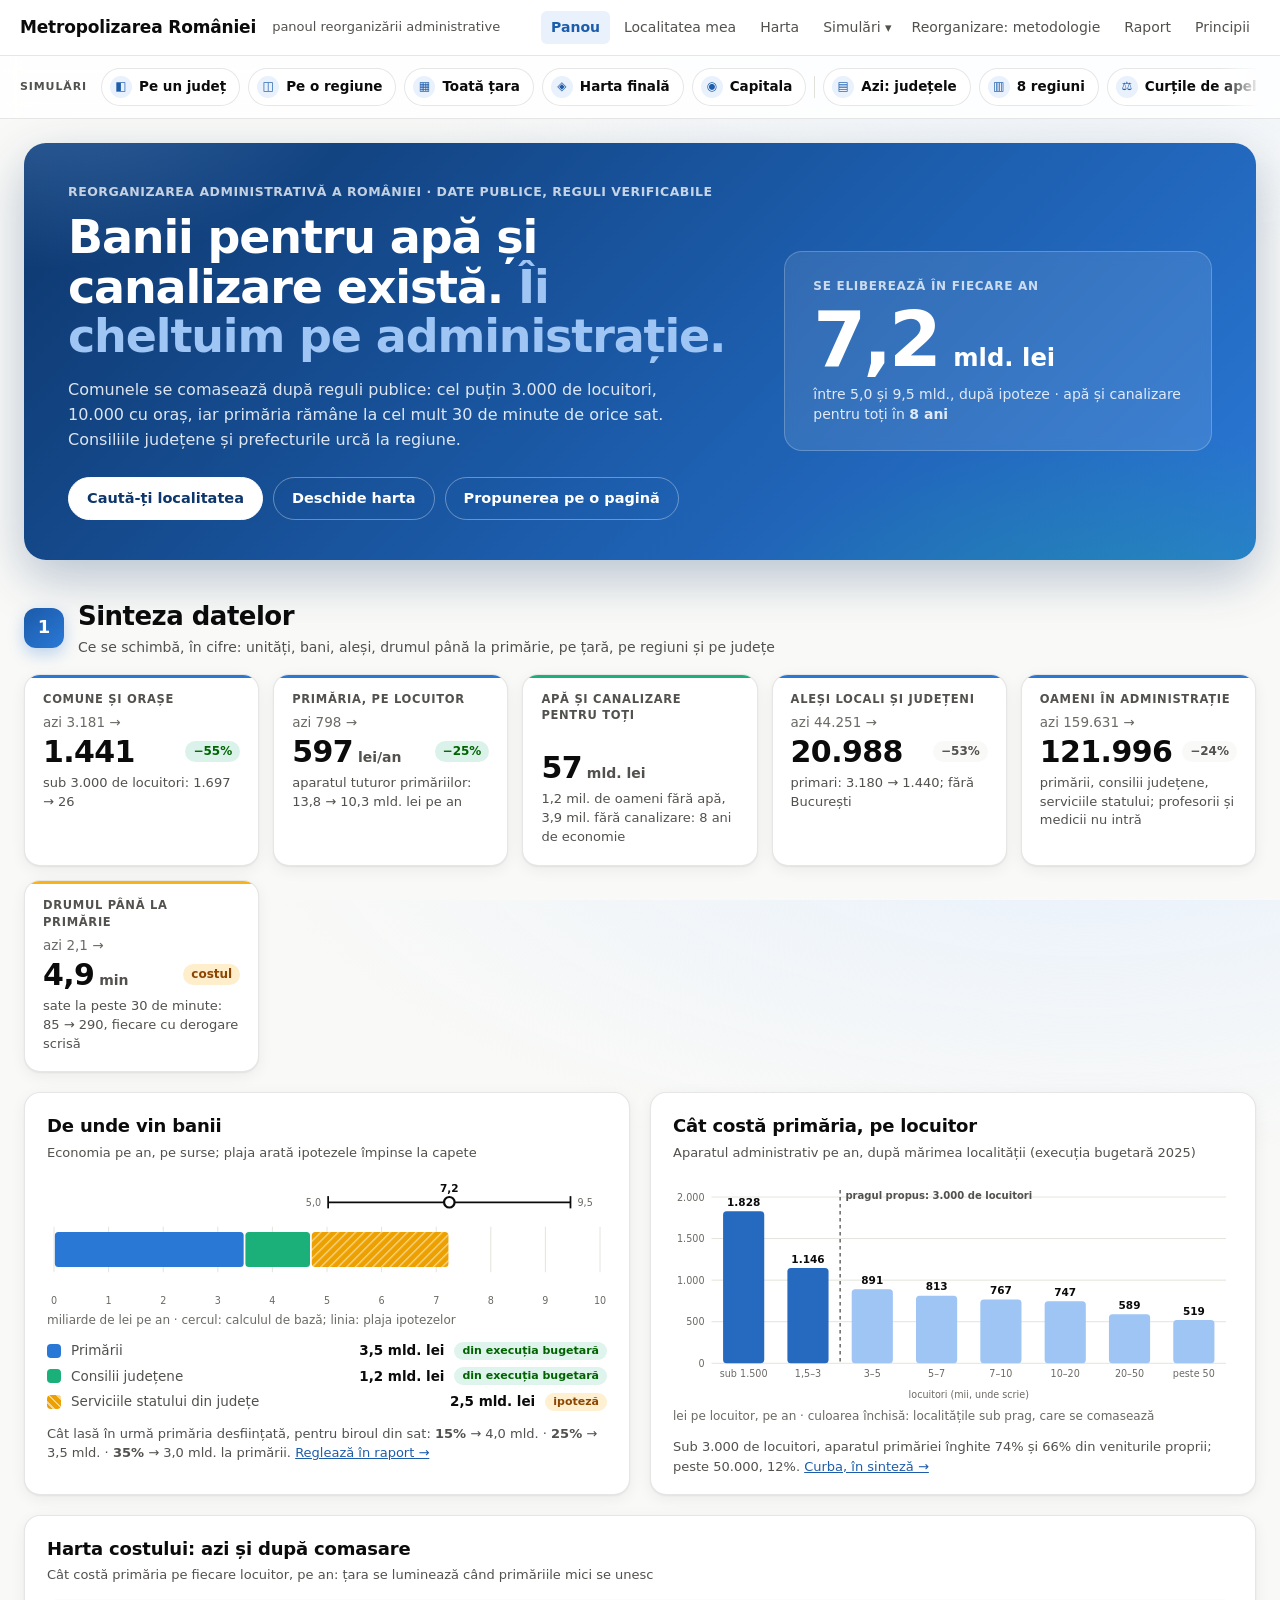
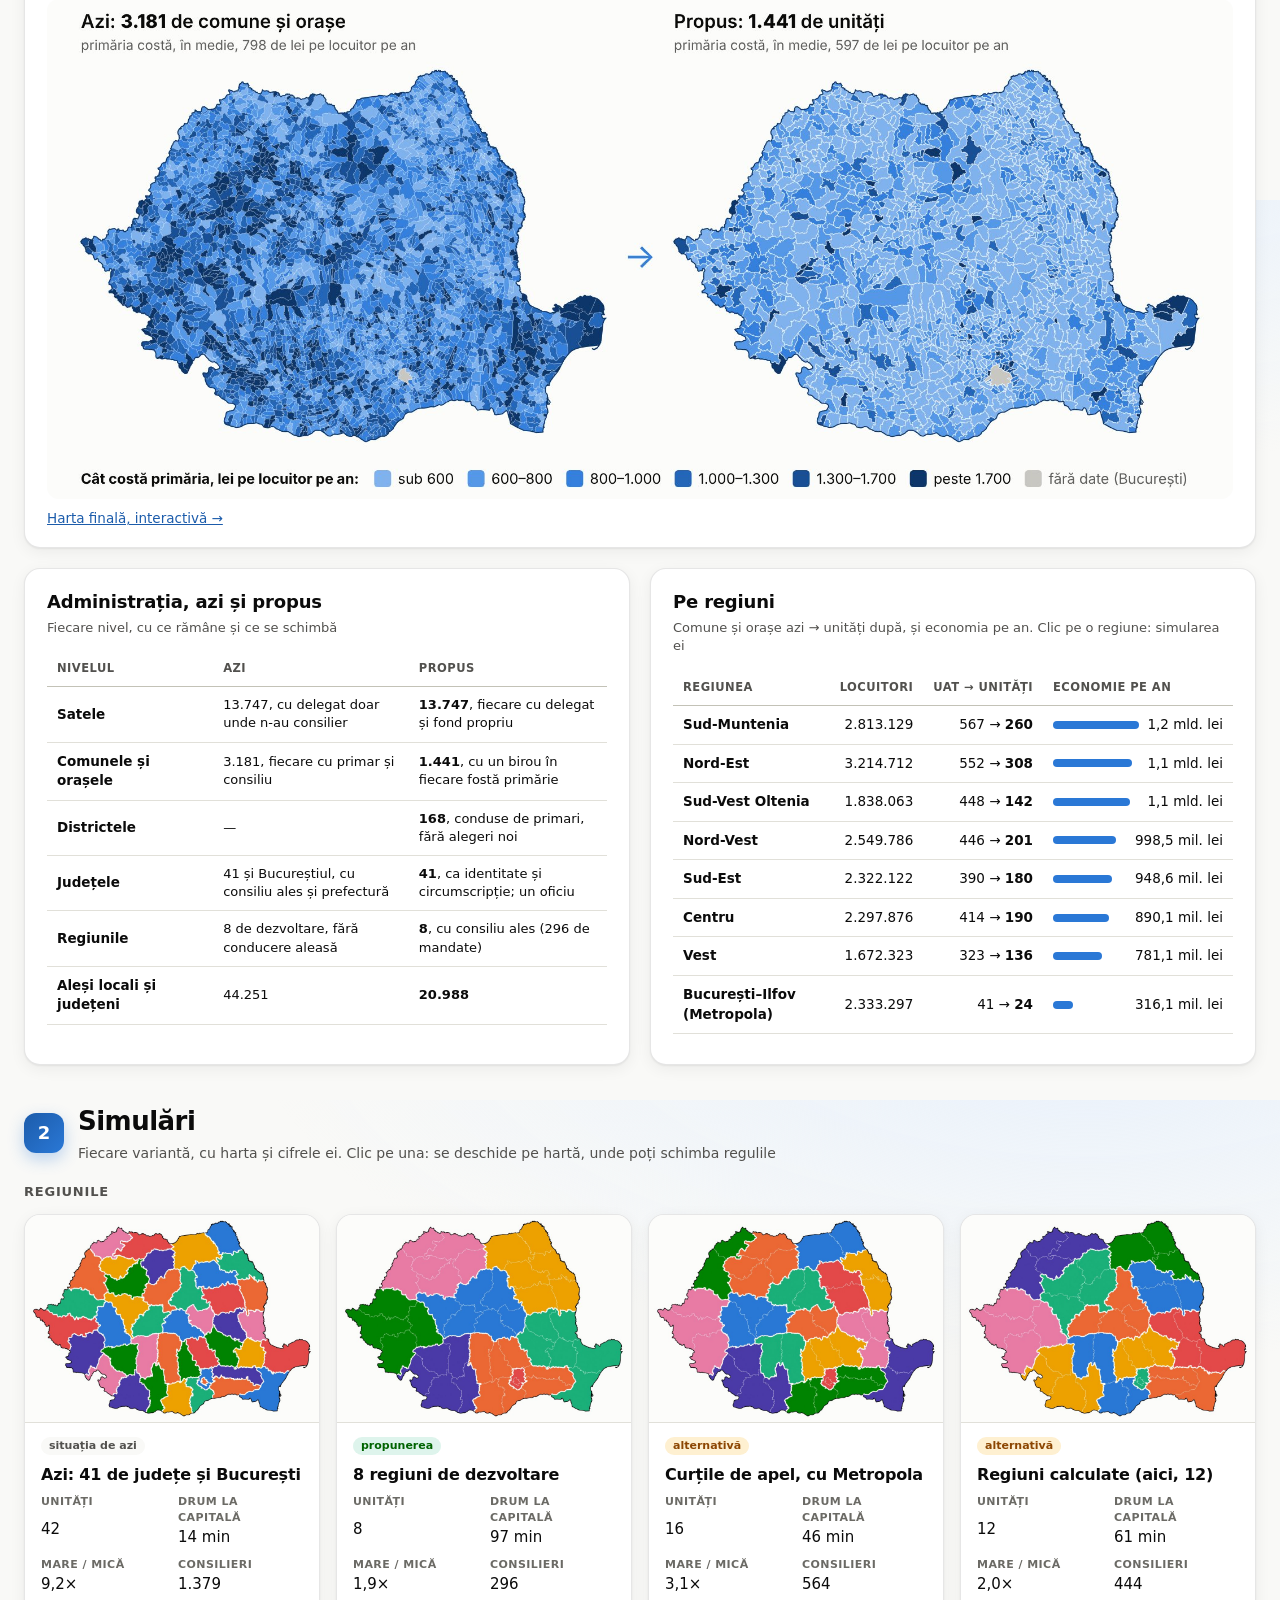
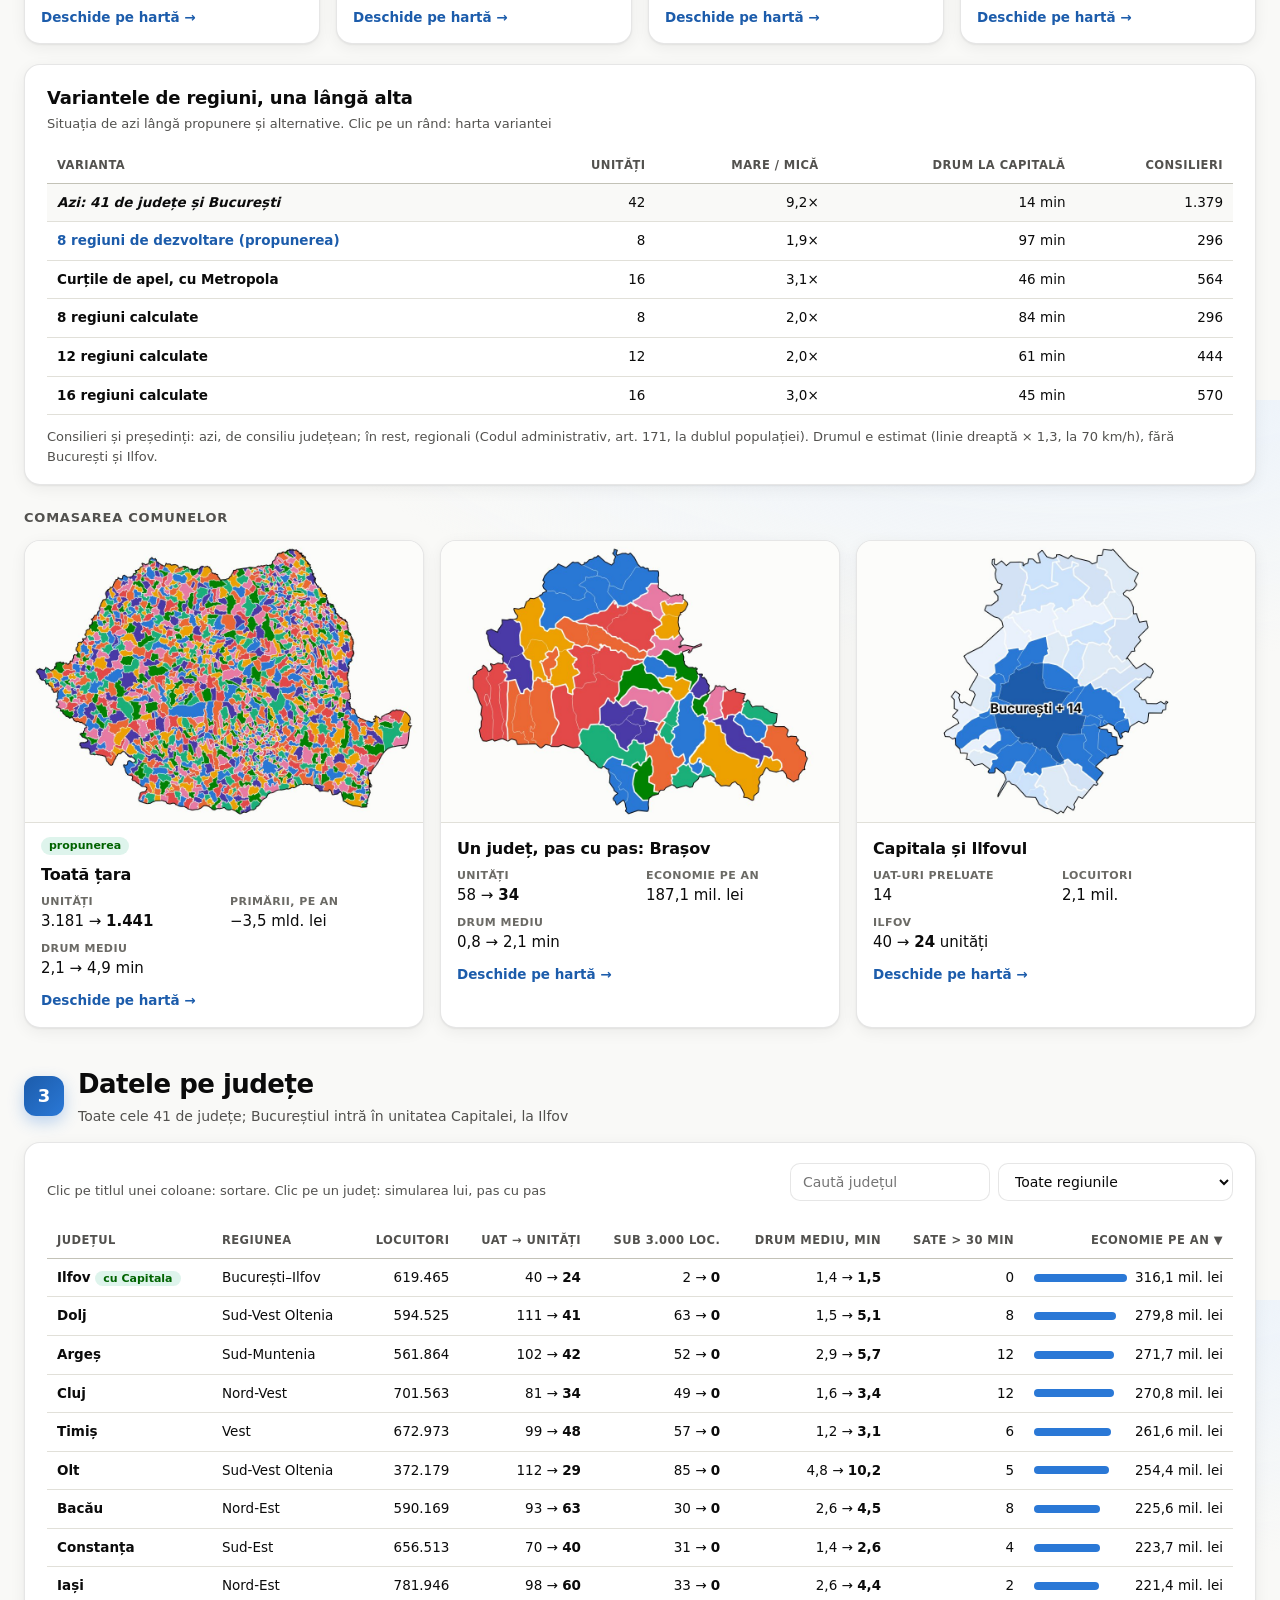
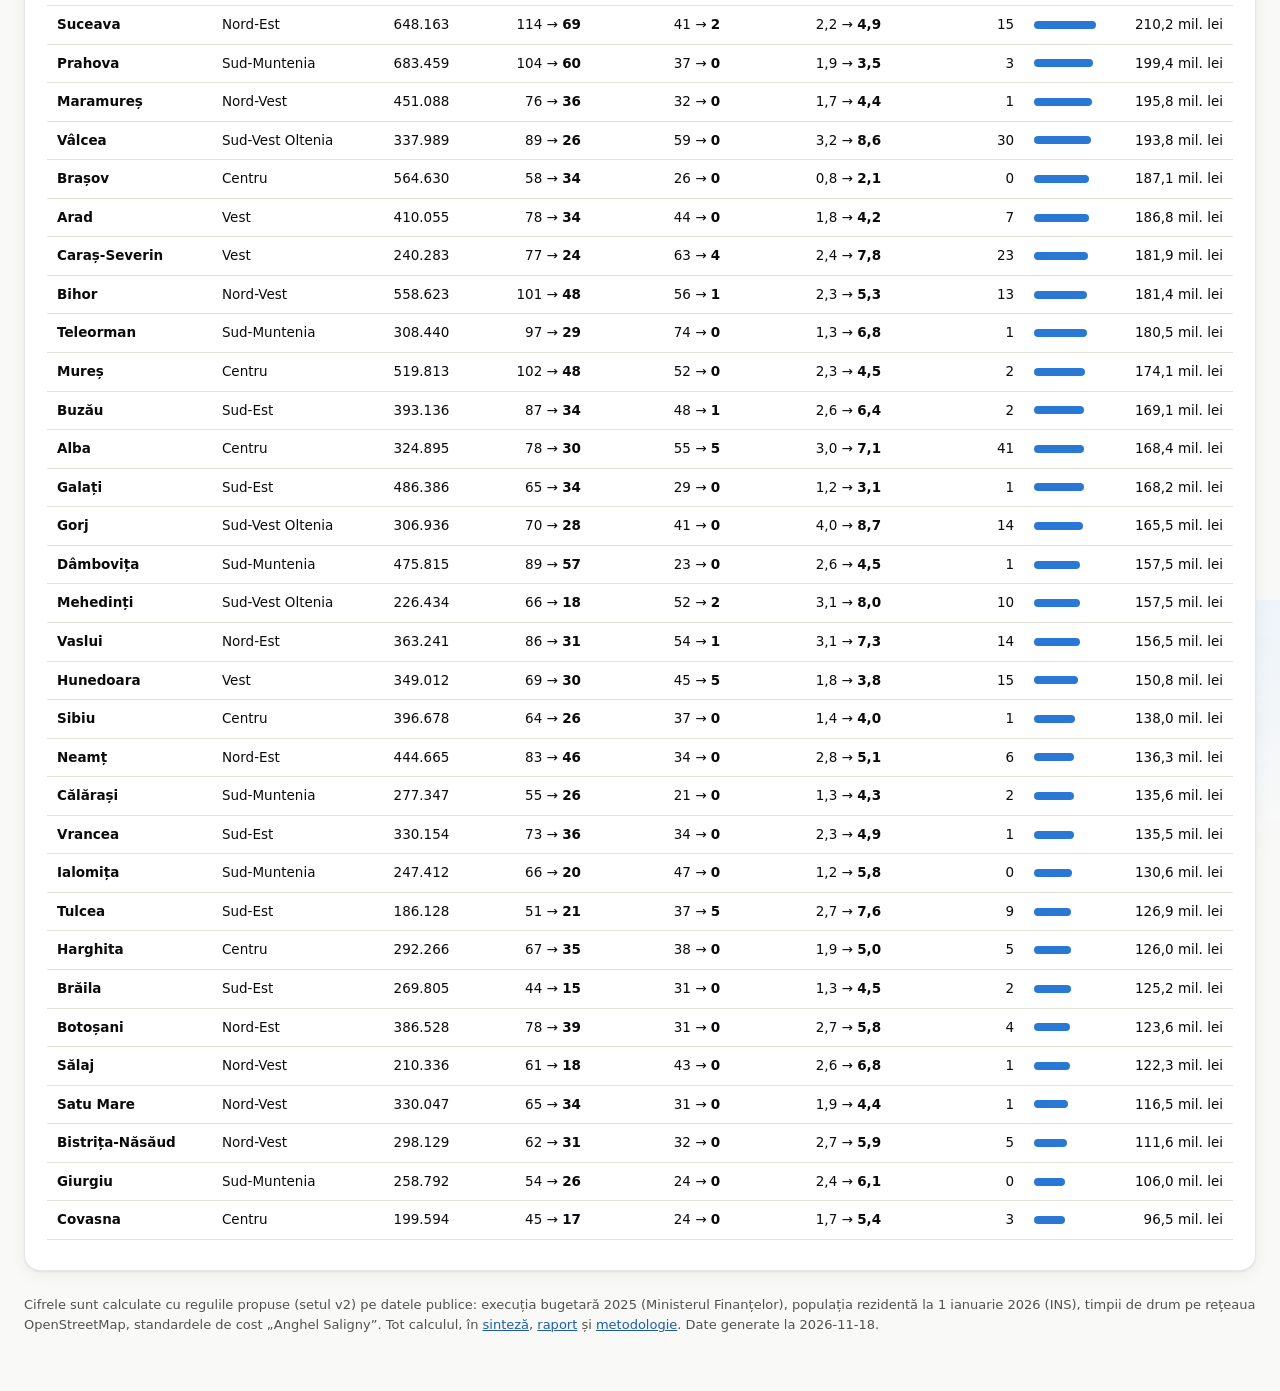
==== commit 3972d4a1: "Panoul în trei zone: sinteza datelor, simulările cu hărțile lor, județele - sinteza datelor: cifrele" ====
--- a/index.html
+++ b/index.html
@@ -107,19 +107,27 @@
             </div>
         </section>
 
+        <header class="pn-zona" id="sinteza">
+            <span class="pn-zona-numar">1</span>
+            <div>
+                <h2>Sinteza datelor</h2>
+                <p>Ce se schimbă, în cifre: unități, bani, aleși, drumul până la primărie, pe țară, pe regiuni și pe județe</p>
+            </div>
+        </header>
+
         <section class="pn-kpi" id="pn-kpi" aria-label="Cifrele de bază"></section>
 
         <div class="pn-grila">
             <section class="pn-card" aria-labelledby="pn-bani-titlu">
                 <header class="pn-card-cap">
-                    <h2 id="pn-bani-titlu">De unde vin banii</h2>
+                    <h3 id="pn-bani-titlu">De unde vin banii</h3>
                     <p>Economia pe an, pe surse; plaja arată ipotezele împinse la capete</p>
                 </header>
                 <div id="pn-bani" class="pn-grafic"></div>
             </section>
             <section class="pn-card" aria-labelledby="pn-curba-titlu">
                 <header class="pn-card-cap">
-                    <h2 id="pn-curba-titlu">Cât costă primăria, pe locuitor</h2>
+                    <h3 id="pn-curba-titlu">Cât costă primăria, pe locuitor</h3>
                     <p>Aparatul administrativ pe an, după mărimea localității (execuția bugetară 2025)</p>
                 </header>
                 <div id="pn-curba" class="pn-grafic"></div>
@@ -128,7 +136,7 @@
 
         <section class="pn-card pn-harta" aria-labelledby="pn-harta-titlu">
             <header class="pn-card-cap">
-                <h2 id="pn-harta-titlu">Harta costului: azi și după comasare</h2>
+                <h3 id="pn-harta-titlu">Harta costului: azi și după comasare</h3>
                 <p>Cât costă primăria pe fiecare locuitor, pe an: țara se luminează când primăriile mici se unesc</p>
             </header>
             <figure>
@@ -139,28 +147,59 @@
         </section>
 
         <div class="pn-grila">
+            <section class="pn-card" aria-labelledby="pn-structura-titlu">
+                <header class="pn-card-cap">
+                    <h3 id="pn-structura-titlu">Administrația, azi și propus</h3>
+                    <p>Fiecare nivel, cu ce rămâne și ce se schimbă</p>
+                </header>
+                <div id="pn-structura"></div>
+            </section>
             <section class="pn-card" aria-labelledby="pn-regiuni-titlu">
                 <header class="pn-card-cap">
-                    <h2 id="pn-regiuni-titlu">Pe regiuni</h2>
+                    <h3 id="pn-regiuni-titlu">Pe regiuni</h3>
                     <p>Comune și orașe azi → unități după, și economia pe an. Clic pe o regiune: simularea ei</p>
                 </header>
                 <div id="pn-regiuni"></div>
             </section>
-            <section class="pn-card" aria-labelledby="pn-variante-titlu">
-                <header class="pn-card-cap">
-                    <h2 id="pn-variante-titlu">Regiunile: variantele comparate</h2>
-                    <p>Situația de azi lângă propunere și alternative. Clic pe un rând: harta variantei</p>
-                </header>
-                <div id="pn-variante"></div>
-            </section>
         </div>
 
-        <section class="pn-card" aria-labelledby="pn-judete-titlu">
+        <header class="pn-zona" id="simulari">
+            <span class="pn-zona-numar">2</span>
+            <div>
+                <h2>Simulări</h2>
+                <p>Fiecare variantă, cu harta și cifrele ei. Clic pe una: se deschide pe hartă, unde poți schimba regulile</p>
+            </div>
+        </header>
+
+        <section aria-labelledby="pn-sim-regiuni-titlu">
+            <h3 class="pn-subzona" id="pn-sim-regiuni-titlu">Regiunile</h3>
+            <div class="pn-sim-grila" id="pn-sim-regiuni"></div>
+        </section>
+
+        <section class="pn-card" aria-labelledby="pn-variante-titlu">
+            <header class="pn-card-cap">
+                <h3 id="pn-variante-titlu">Variantele de regiuni, una lângă alta</h3>
+                <p>Situația de azi lângă propunere și alternative. Clic pe un rând: harta variantei</p>
+            </header>
+            <div id="pn-variante"></div>
+        </section>
+
+        <section aria-labelledby="pn-sim-comasare-titlu">
+            <h3 class="pn-subzona" id="pn-sim-comasare-titlu">Comasarea comunelor</h3>
+            <div class="pn-sim-grila pn-sim-grila-3" id="pn-sim-comasare"></div>
+        </section>
+
+        <header class="pn-zona" id="judete">
+            <span class="pn-zona-numar">3</span>
+            <div>
+                <h2>Datele pe județe</h2>
+                <p>Toate cele 41 de județe; Bucureștiul intră în unitatea Capitalei, la Ilfov</p>
+            </div>
+        </header>
+
+        <section class="pn-card" aria-label="Tabelul județelor">
             <header class="pn-card-cap pn-card-cap-rand">
-                <div>
-                    <h2 id="pn-judete-titlu">Pe județe</h2>
-                    <p>Toate cele 41 de județe; Bucureștiul intră în unitatea Capitalei, la Ilfov. Clic pe titlul unei coloane: sortare</p>
-                </div>
+                <p>Clic pe titlul unei coloane: sortare. Clic pe un județ: simularea lui, pas cu pas</p>
                 <div class="pn-filtre">
                     <input id="pn-cauta" type="search" placeholder="Caută județul" aria-label="Caută județul" autocomplete="off">
                     <select id="pn-regiune" aria-label="Regiunea"><option value="">Toate regiunile</option></select>
--- a/css/adp-tema.css
+++ b/css/adp-tema.css
@@ -3804,3 +3804,170 @@
         font-size: 15px;
     }
 }
+
+/* panoul: zonele (sinteza, simulările, județele) și cardurile de simulare */
+.pn-zona {
+    display: flex;
+    align-items: center;
+    gap: 14px;
+    margin: 18px 0 -4px;
+}
+
+.pn-zona-numar {
+    flex: none;
+    display: grid;
+    place-items: center;
+    width: 40px;
+    height: 40px;
+    border-radius: 12px;
+    background: linear-gradient(135deg, #1c5cab, #2a78d6);
+    color: #fff;
+    font-weight: 750;
+    font-size: 18px;
+    box-shadow: 0 6px 16px color-mix(in srgb, var(--accent) 30%, transparent);
+}
+
+.pn-zona h2 {
+    margin: 0;
+    font-size: 26px;
+    letter-spacing: -0.02em;
+}
+
+.pn-zona p {
+    margin: 2px 0 0;
+    font-size: 14px;
+    color: var(--text-2);
+}
+
+.pn-card-cap h3 {
+    margin: 0;
+    font-size: 18px;
+    letter-spacing: -0.01em;
+}
+
+.pn-subzona {
+    margin: 4px 0 12px;
+    font-size: 13px;
+    font-weight: 700;
+    letter-spacing: 0.06em;
+    text-transform: uppercase;
+    color: var(--text-2);
+}
+
+.pn-sim-grila {
+    display: grid;
+    grid-template-columns: repeat(4, minmax(0, 1fr));
+    gap: 16px;
+}
+
+.pn-sim-grila-3 {
+    grid-template-columns: repeat(3, minmax(0, 1fr));
+}
+
+.pn-sim-card {
+    display: flex;
+    flex-direction: column;
+    background: var(--panou);
+    border: 1px solid var(--margine);
+    border-radius: 16px;
+    box-shadow: var(--umbra);
+    overflow: hidden;
+    color: var(--text);
+    text-decoration: none;
+    transition: transform 0.18s, box-shadow 0.18s, border-color 0.18s;
+}
+
+.pn-sim-card:hover,
+.pn-sim-card:focus-visible {
+    transform: translateY(-3px);
+    border-color: var(--accent);
+    box-shadow: 0 14px 34px color-mix(in srgb, var(--accent) 20%, transparent);
+}
+
+.pn-sim-card img {
+    display: block;
+    width: 100%;
+    height: auto;
+    aspect-ratio: 480 / 340;
+    background: #fcfcfb;
+    border-bottom: 1px solid var(--linie);
+}
+
+.pn-sim-corp {
+    display: grid;
+    gap: 8px;
+    padding: 14px 16px 16px;
+    flex: 1;
+    align-content: start;
+}
+
+.pn-sim-corp .pn-eticheta {
+    justify-self: start;
+}
+
+.pn-eticheta.neutru {
+    background: var(--plan);
+    color: var(--text-2);
+}
+
+.pn-sim-corp h4 {
+    margin: 0;
+    font-size: 16px;
+    letter-spacing: -0.01em;
+}
+
+.pn-sim-cifre {
+    display: grid;
+    grid-template-columns: repeat(2, minmax(0, 1fr));
+    gap: 8px 12px;
+    margin: 0;
+}
+
+.pn-sim-cifre div {
+    display: grid;
+    gap: 1px;
+}
+
+.pn-sim-cifre dt {
+    font-size: 11px;
+    font-weight: 650;
+    letter-spacing: 0.04em;
+    text-transform: uppercase;
+    color: var(--text-3);
+}
+
+.pn-sim-cifre dd {
+    margin: 0;
+    font-size: 15px;
+    font-variant-numeric: tabular-nums;
+}
+
+.pn-sim-deschide {
+    margin-top: 4px;
+    font-size: 13.5px;
+    font-weight: 650;
+    color: var(--accent-text);
+}
+
+.pn-tabel-structura td {
+    font-size: 13px;
+    line-height: 1.4;
+}
+
+@media (max-width: 1100px) {
+    .pn-sim-grila,
+    .pn-sim-grila-3 {
+        grid-template-columns: repeat(2, minmax(0, 1fr));
+    }
+}
+
+@media (max-width: 600px) {
+    .pn-sim-grila,
+    .pn-sim-grila-3 {
+        grid-template-columns: 1fr;
+    }
+
+    .pn-zona h2 {
+        font-size: 22px;
+    }
+}
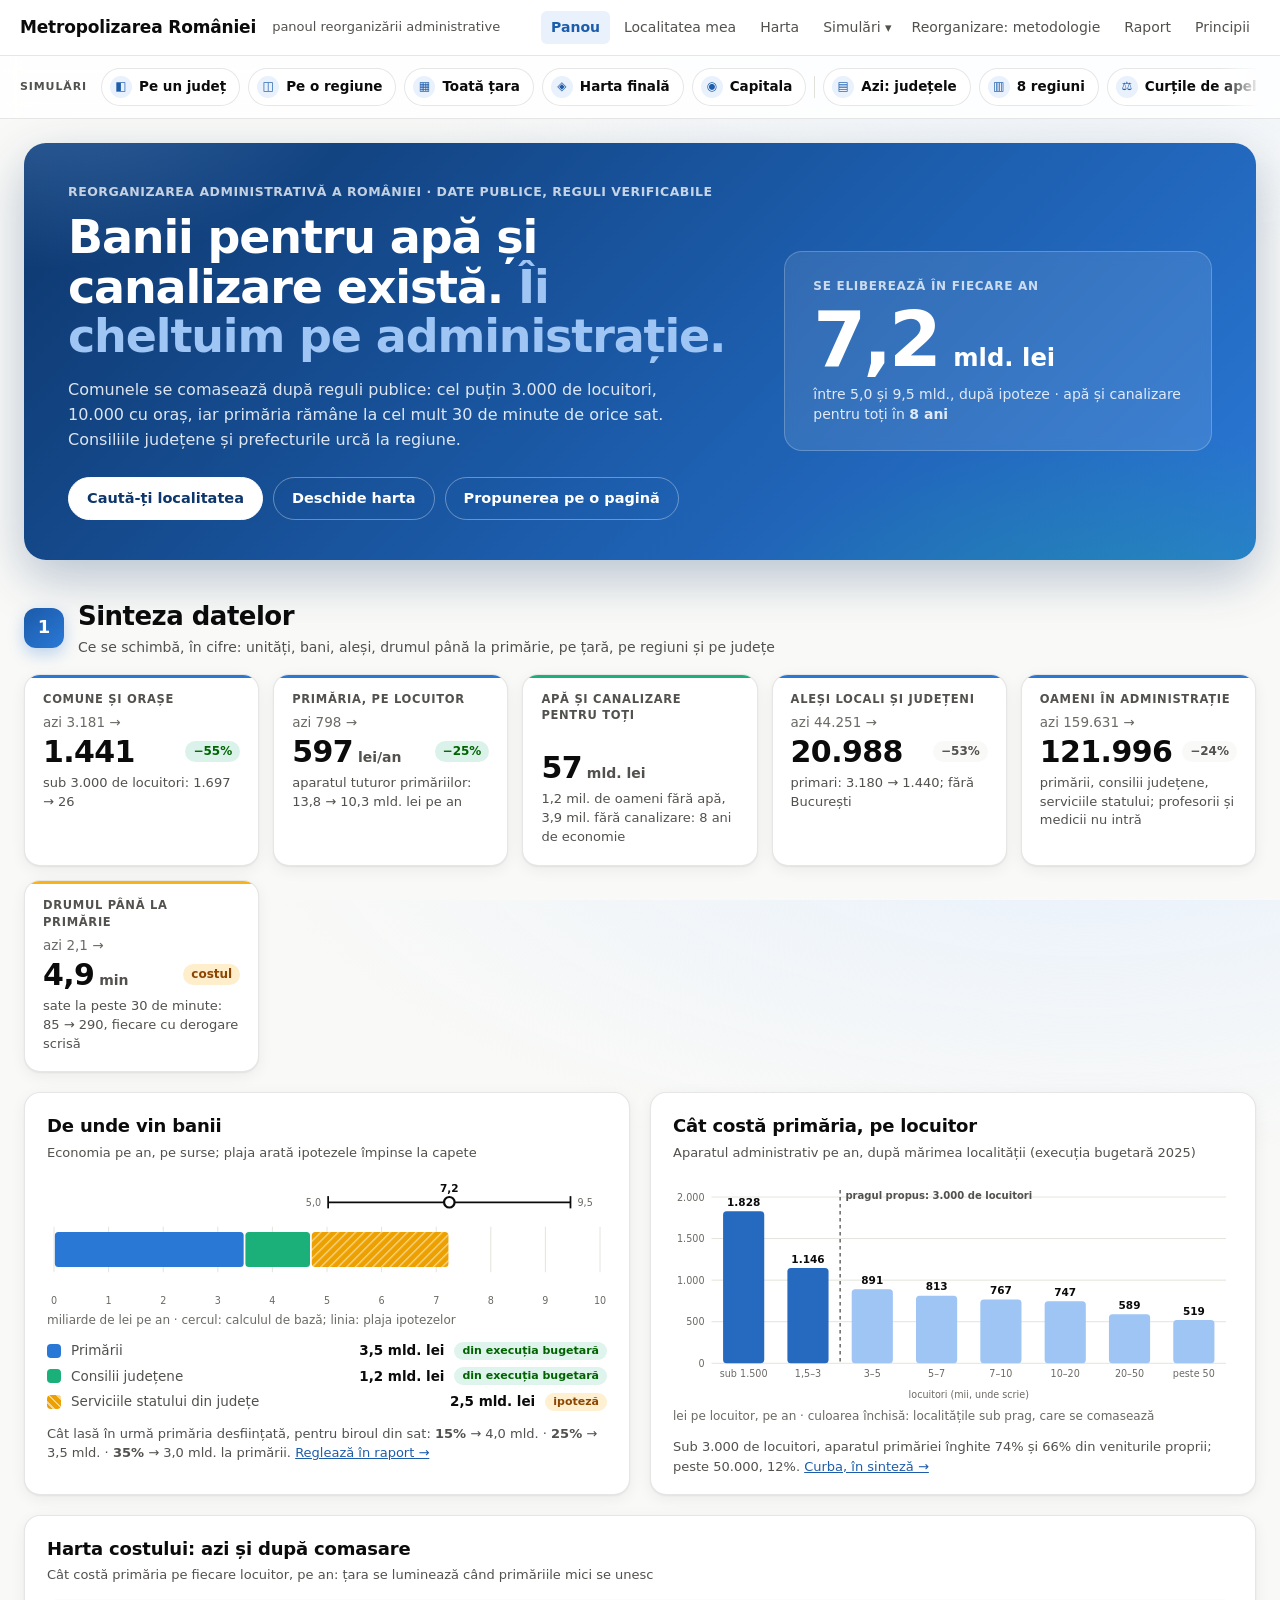
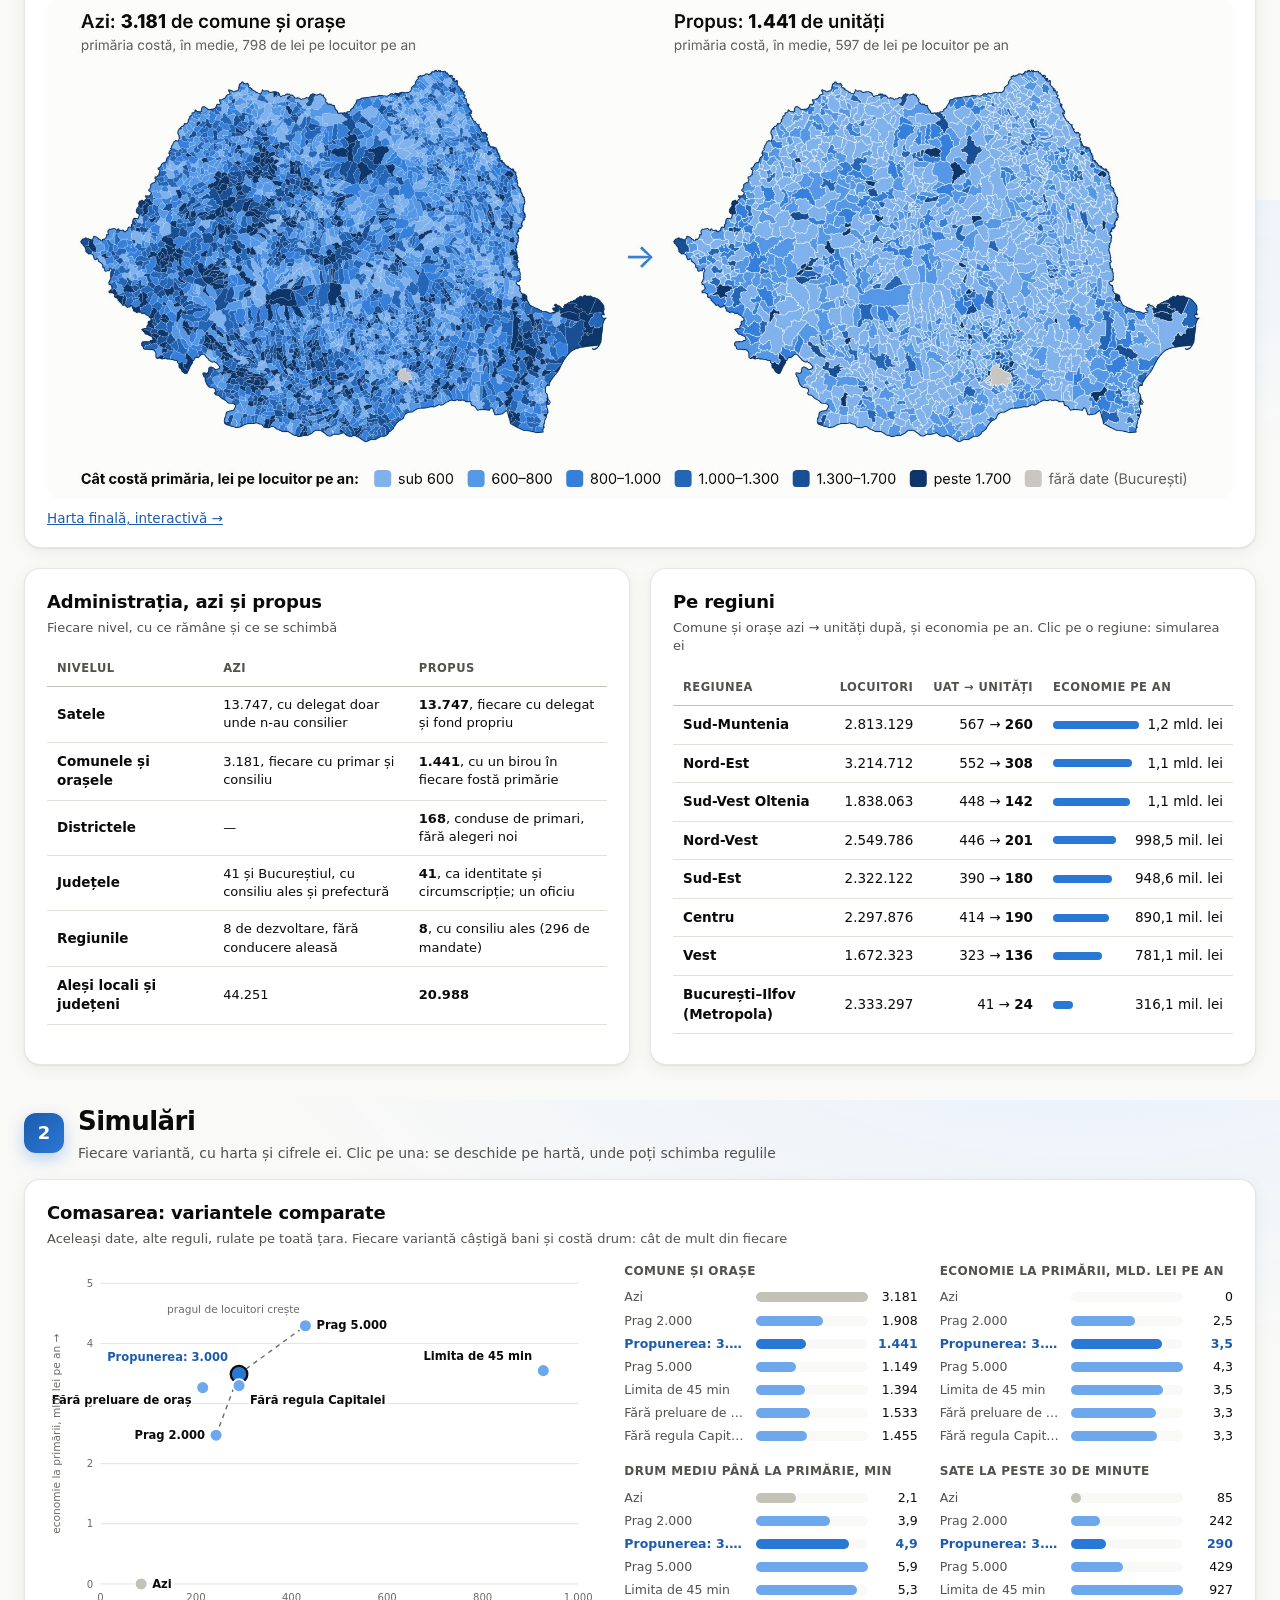
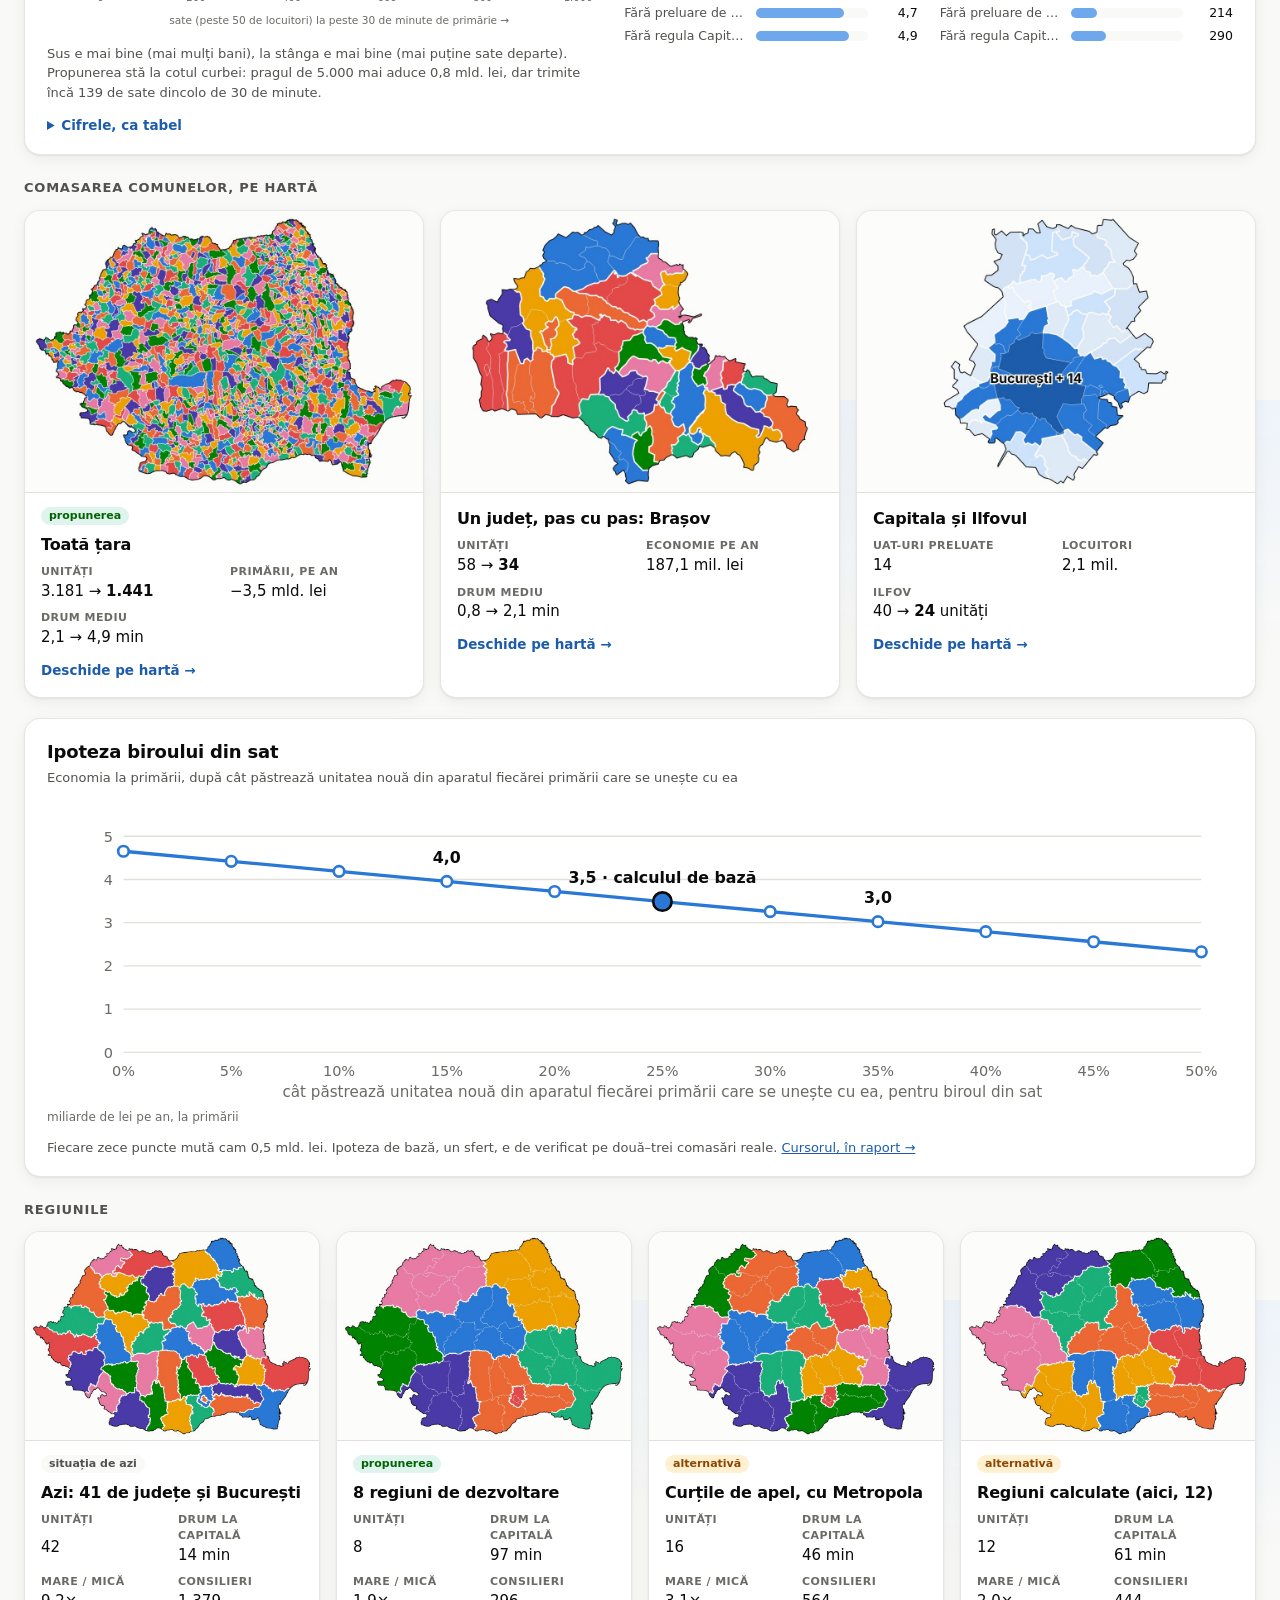
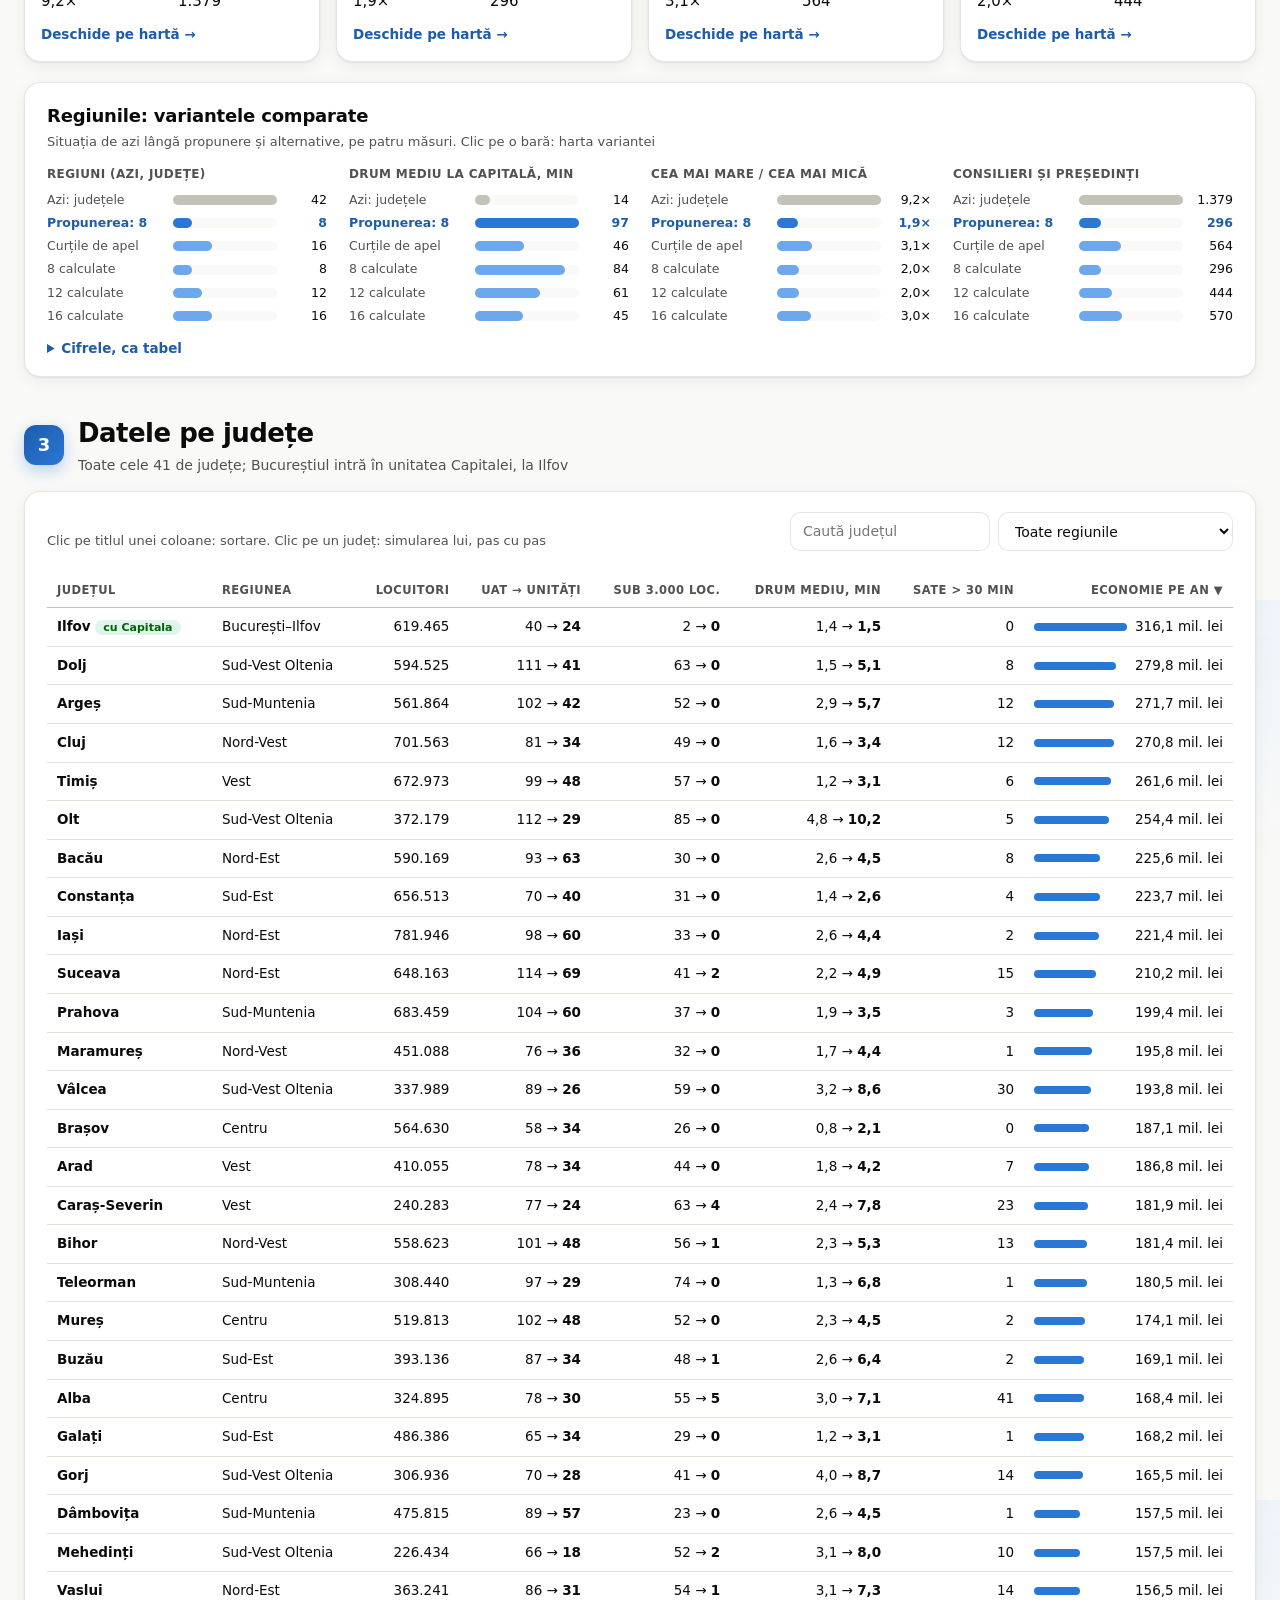
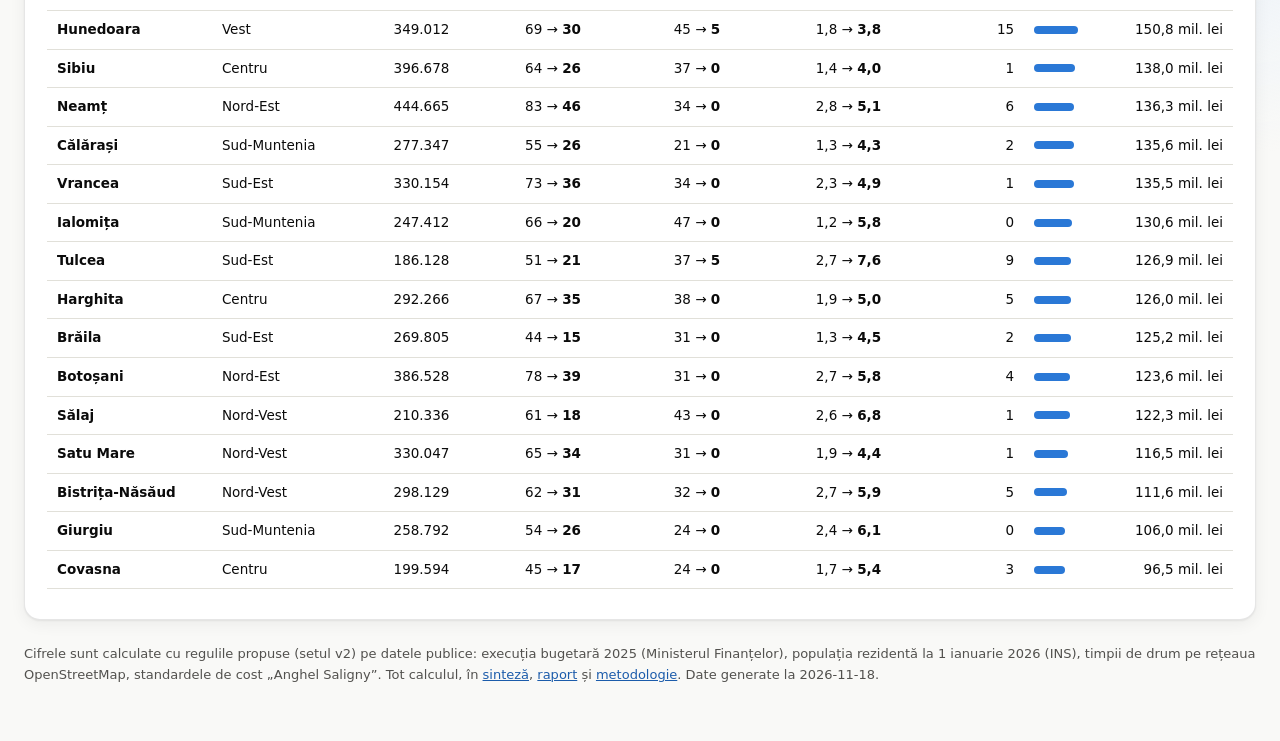
==== commit 0572b8b1: "Panoul: graficele comparative ale tuturor simulărilor - comasarea: graficul de compromis (economia p" ====
--- a/index.html
+++ b/index.html
@@ -171,6 +171,31 @@
             </div>
         </header>
 
+        <section class="pn-card" aria-labelledby="pn-comp-titlu">
+            <header class="pn-card-cap">
+                <h3 id="pn-comp-titlu">Comasarea: variantele comparate</h3>
+                <p>Aceleași date, alte reguli, rulate pe toată țara. Fiecare variantă câștigă bani și costă drum: cât de mult din fiecare</p>
+            </header>
+            <div class="pn-comp">
+                <div id="pn-comp-punct" class="pn-grafic"></div>
+                <div id="pn-comp-multipli" class="pn-multipli"></div>
+            </div>
+            <details class="pn-tabel-ascuns"><summary>Cifrele, ca tabel</summary><div id="pn-comp-tabel"></div></details>
+        </section>
+
+        <section aria-labelledby="pn-sim-comasare-titlu">
+            <h3 class="pn-subzona" id="pn-sim-comasare-titlu">Comasarea comunelor, pe hartă</h3>
+            <div class="pn-sim-grila pn-sim-grila-3" id="pn-sim-comasare"></div>
+        </section>
+
+        <section class="pn-card" aria-labelledby="pn-cota-titlu">
+            <header class="pn-card-cap">
+                <h3 id="pn-cota-titlu">Ipoteza biroului din sat</h3>
+                <p>Economia la primării, după cât păstrează unitatea nouă din aparatul fiecărei primării care se unește cu ea</p>
+            </header>
+            <div id="pn-cota" class="pn-grafic"></div>
+        </section>
+
         <section aria-labelledby="pn-sim-regiuni-titlu">
             <h3 class="pn-subzona" id="pn-sim-regiuni-titlu">Regiunile</h3>
             <div class="pn-sim-grila" id="pn-sim-regiuni"></div>
@@ -178,15 +203,11 @@
 
         <section class="pn-card" aria-labelledby="pn-variante-titlu">
             <header class="pn-card-cap">
-                <h3 id="pn-variante-titlu">Variantele de regiuni, una lângă alta</h3>
-                <p>Situația de azi lângă propunere și alternative. Clic pe un rând: harta variantei</p>
-            </header>
-            <div id="pn-variante"></div>
-        </section>
-
-        <section aria-labelledby="pn-sim-comasare-titlu">
-            <h3 class="pn-subzona" id="pn-sim-comasare-titlu">Comasarea comunelor</h3>
-            <div class="pn-sim-grila pn-sim-grila-3" id="pn-sim-comasare"></div>
+                <h3 id="pn-variante-titlu">Regiunile: variantele comparate</h3>
+                <p>Situația de azi lângă propunere și alternative, pe patru măsuri. Clic pe o bară: harta variantei</p>
+            </header>
+            <div id="pn-reg-multipli" class="pn-multipli pn-multipli-4"></div>
+            <details class="pn-tabel-ascuns"><summary>Cifrele, ca tabel</summary><div id="pn-variante"></div></details>
         </section>
 
         <header class="pn-zona" id="judete">
--- a/css/adp-tema.css
+++ b/css/adp-tema.css
@@ -3971,3 +3971,191 @@
         font-size: 22px;
     }
 }
+
+/* panoul: graficele comparative (variantele de comasare, ipoteza biroului, regiunile) */
+.pn-comp {
+    display: grid;
+    grid-template-columns: minmax(0, 1fr) minmax(0, 1.1fr);
+    gap: 24px;
+    align-items: start;
+}
+
+.pn-punct circle:first-child {
+    fill: var(--secv-3);
+    stroke: var(--panou);
+    stroke-width: 2;
+}
+
+.pn-punct.pn-m-propus circle:first-child {
+    fill: var(--serie-1);
+    stroke: var(--text);
+    stroke-width: 2.5;
+}
+
+.pn-punct.pn-m-azi circle:first-child {
+    fill: var(--axa);
+}
+
+.pn-punct text {
+    fill: var(--text);
+    font-size: 12.5px;
+    font-weight: 600;
+    paint-order: stroke;
+    stroke: var(--panou);
+    stroke-width: 4px;
+    stroke-linejoin: round;
+}
+
+.pn-punct.pn-m-propus text {
+    font-weight: 750;
+    fill: var(--accent-text);
+}
+
+.pn-traseu {
+    fill: none;
+    stroke: var(--text-3);
+    stroke-width: 1.5;
+    stroke-dasharray: 5 5;
+}
+
+.pn-traseu-text,
+.pn-axa-titlu-svg {
+    fill: var(--text-3);
+    font-size: 11.5px;
+}
+
+.pn-linie {
+    fill: none;
+    stroke: var(--serie-1);
+    stroke-width: 2.5;
+    stroke-linejoin: round;
+}
+
+.pn-linie-punct {
+    fill: var(--panou);
+    stroke: var(--serie-1);
+    stroke-width: 2;
+}
+
+.pn-linie-punct.baza {
+    fill: var(--serie-1);
+    stroke: var(--text);
+}
+
+.pn-multipli {
+    display: grid;
+    grid-template-columns: repeat(2, minmax(0, 1fr));
+    gap: 18px 22px;
+}
+
+.pn-multipli-4 {
+    grid-template-columns: repeat(4, minmax(0, 1fr));
+}
+
+.pn-multiplu {
+    margin: 0;
+}
+
+.pn-multiplu figcaption {
+    margin-bottom: 8px;
+    font-size: 12px;
+    font-weight: 700;
+    letter-spacing: 0.03em;
+    text-transform: uppercase;
+    color: var(--text-2);
+}
+
+.pn-multiplu ul {
+    list-style: none;
+    margin: 0;
+    padding: 0;
+    display: grid;
+    gap: 5px;
+}
+
+.pn-multiplu li {
+    display: grid;
+    grid-template-columns: minmax(96px, 42%) minmax(0, 1fr) auto;
+    align-items: center;
+    gap: 8px;
+    font-size: 12.5px;
+    font-variant-numeric: tabular-nums;
+}
+
+.pn-m-eticheta {
+    color: var(--text-2);
+    text-decoration: none;
+    white-space: nowrap;
+    overflow: hidden;
+    text-overflow: ellipsis;
+}
+
+.pn-m-eticheta:hover {
+    color: var(--accent-text);
+    text-decoration: underline;
+}
+
+.pn-m-bara {
+    height: 10px;
+    border-radius: 5px;
+    background: var(--plan);
+}
+
+.pn-m-bara span {
+    display: block;
+    height: 100%;
+    border-radius: 5px;
+    background: var(--secv-3);
+}
+
+.pn-m-propus .pn-m-bara span {
+    background: var(--serie-1);
+}
+
+.pn-m-azi .pn-m-bara span {
+    background: var(--axa);
+}
+
+.pn-m-propus .pn-m-eticheta,
+.pn-m-propus .pn-m-valoare {
+    color: var(--accent-text);
+    font-weight: 700;
+}
+
+.pn-m-valoare {
+    min-width: 42px;
+    text-align: right;
+    color: var(--text);
+}
+
+.pn-tabel-ascuns {
+    margin-top: 14px;
+}
+
+.pn-tabel-ascuns summary {
+    cursor: pointer;
+    font-size: 13.5px;
+    font-weight: 600;
+    color: var(--accent-text);
+}
+
+.pn-tabel-ascuns[open] summary {
+    margin-bottom: 10px;
+}
+
+@media (max-width: 1100px) {
+    .pn-comp {
+        grid-template-columns: 1fr;
+    }
+
+    .pn-multipli-4 {
+        grid-template-columns: repeat(2, minmax(0, 1fr));
+    }
+}
+
+@media (max-width: 600px) {
+    .pn-multipli,
+    .pn-multipli-4 {
+        grid-template-columns: 1fr;
+    }
+}
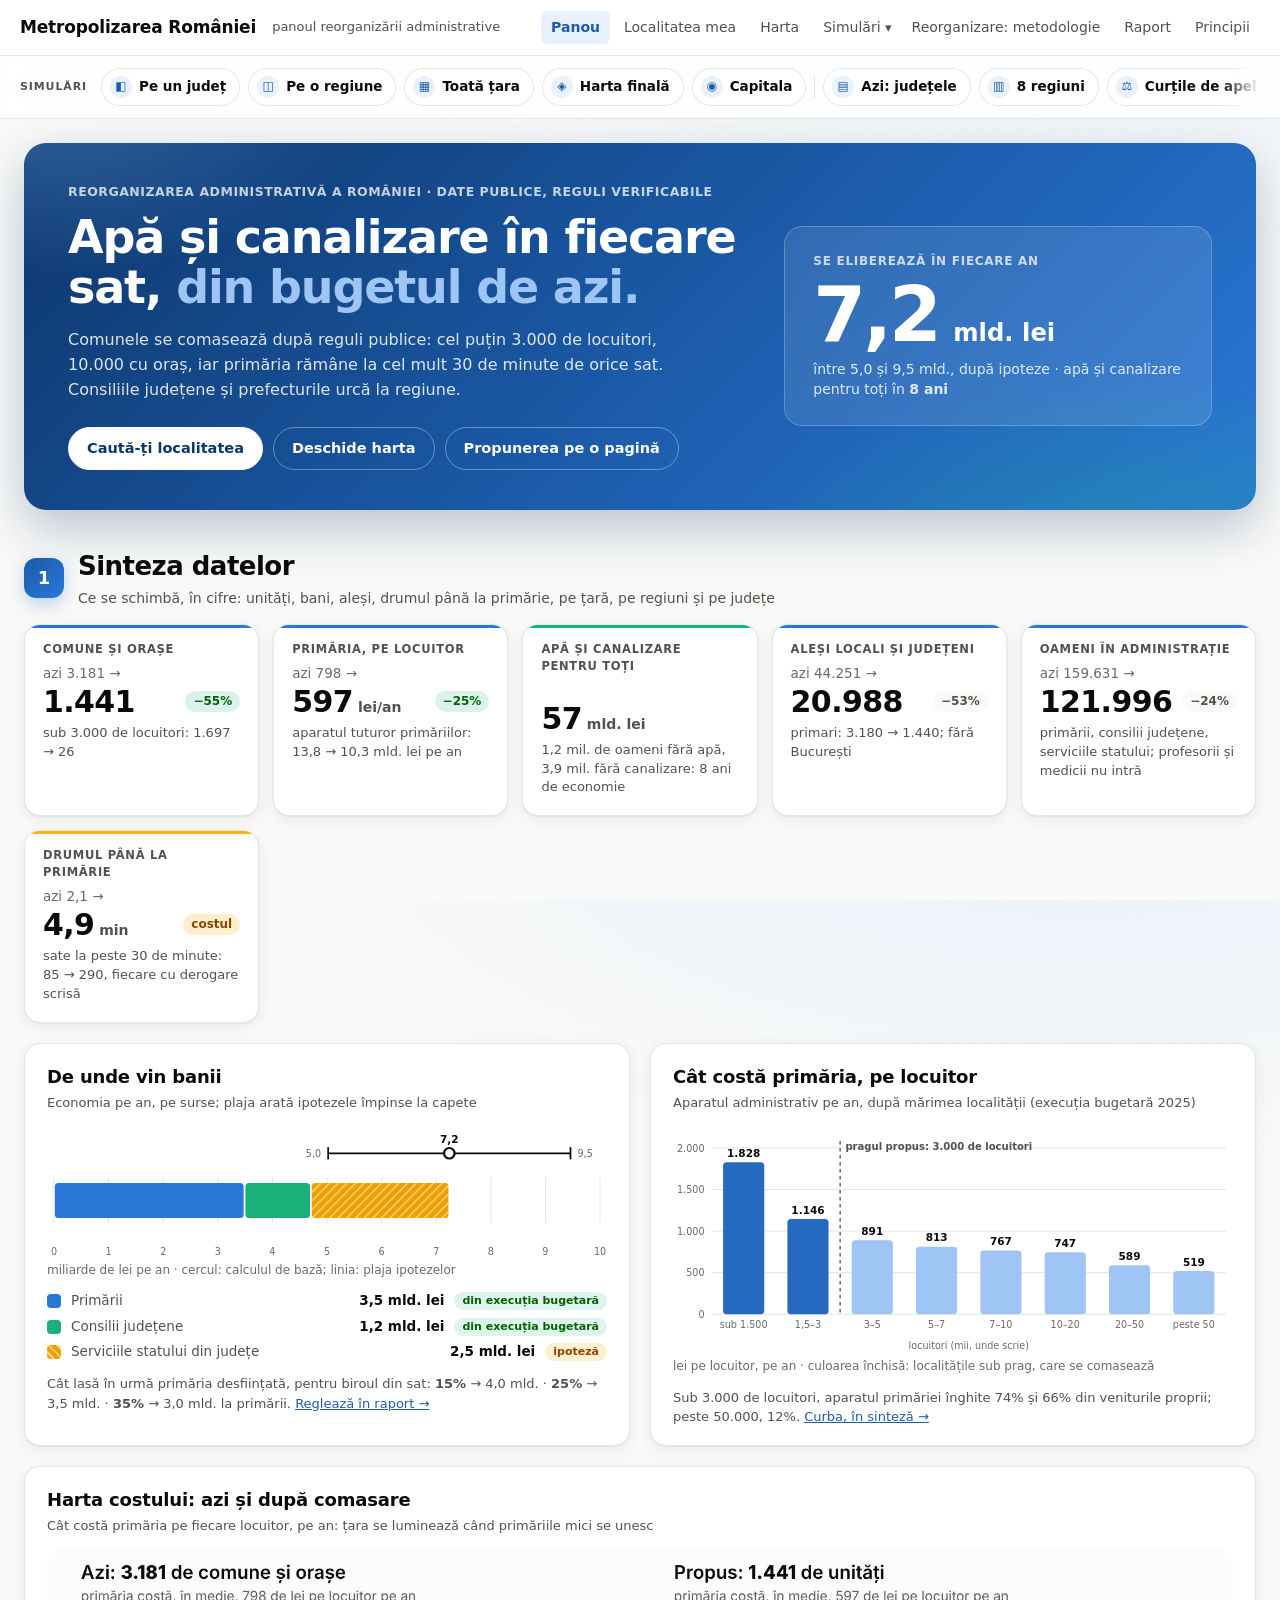
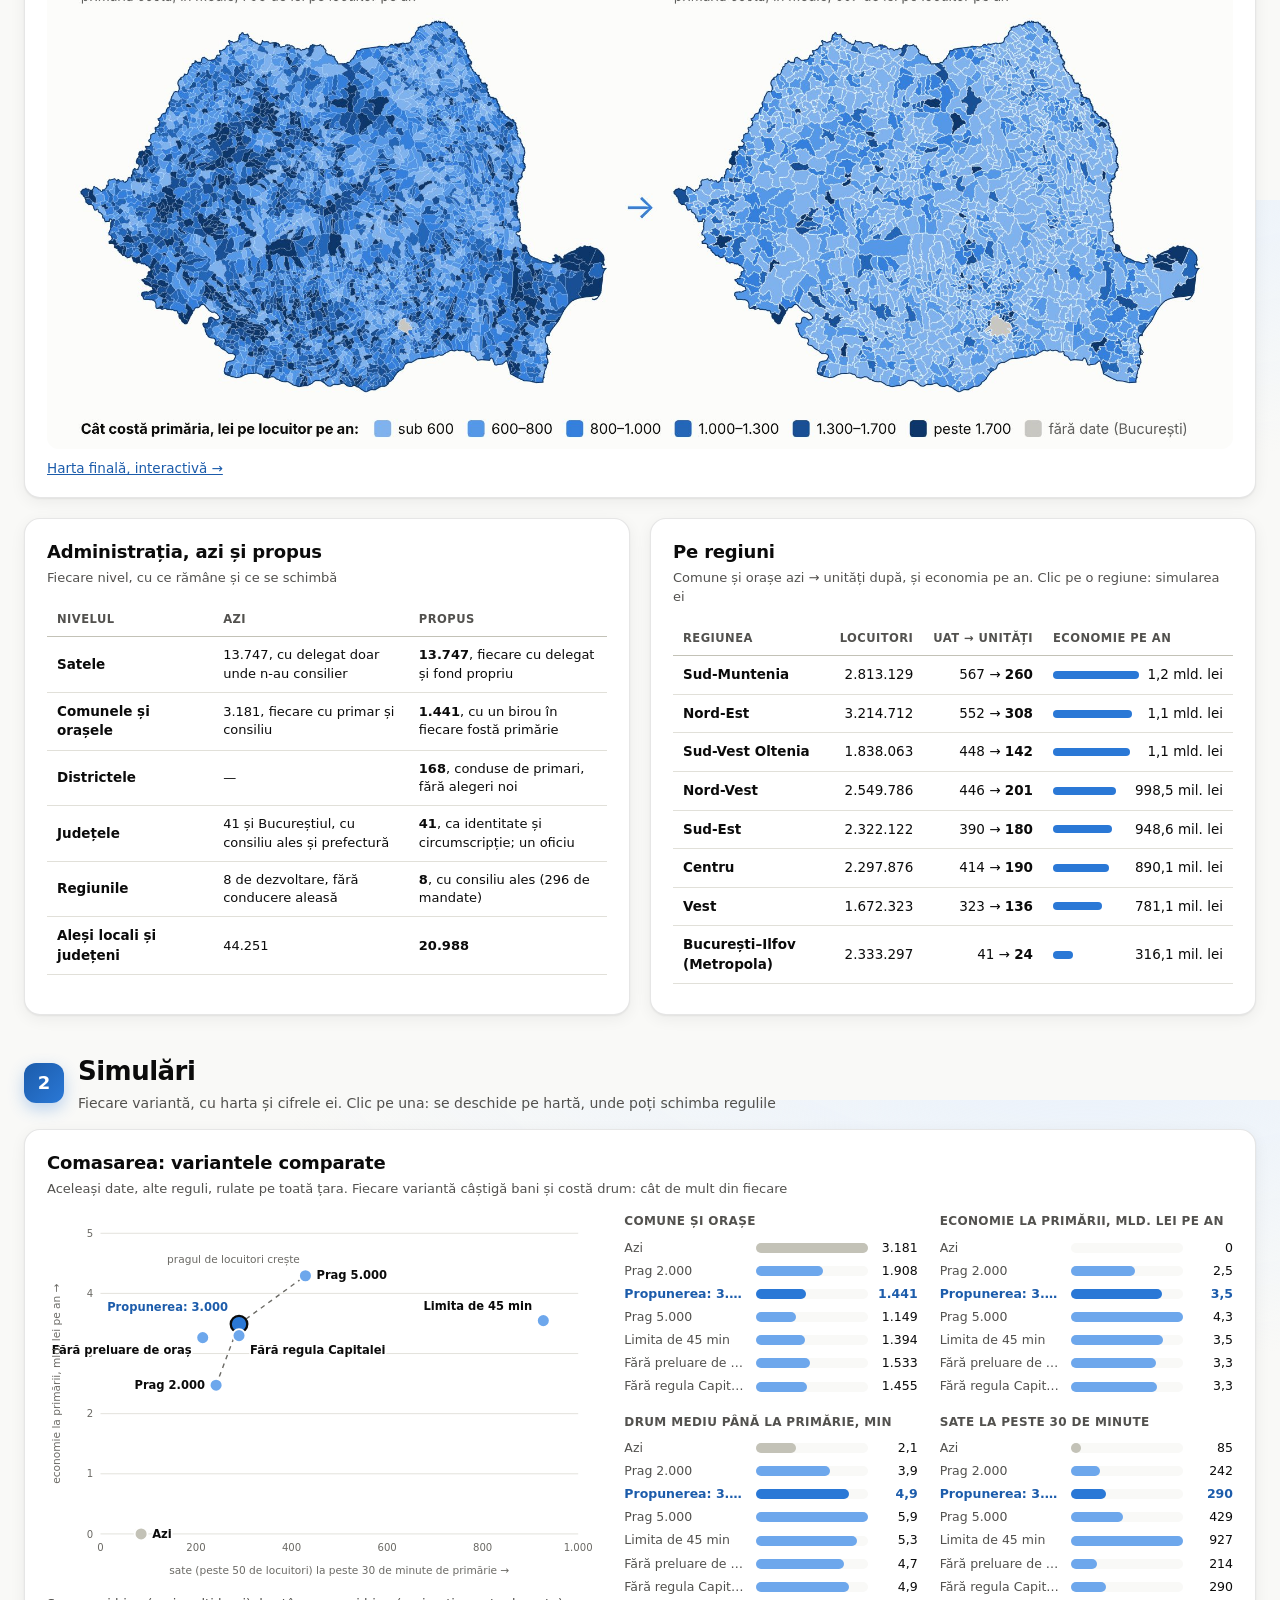
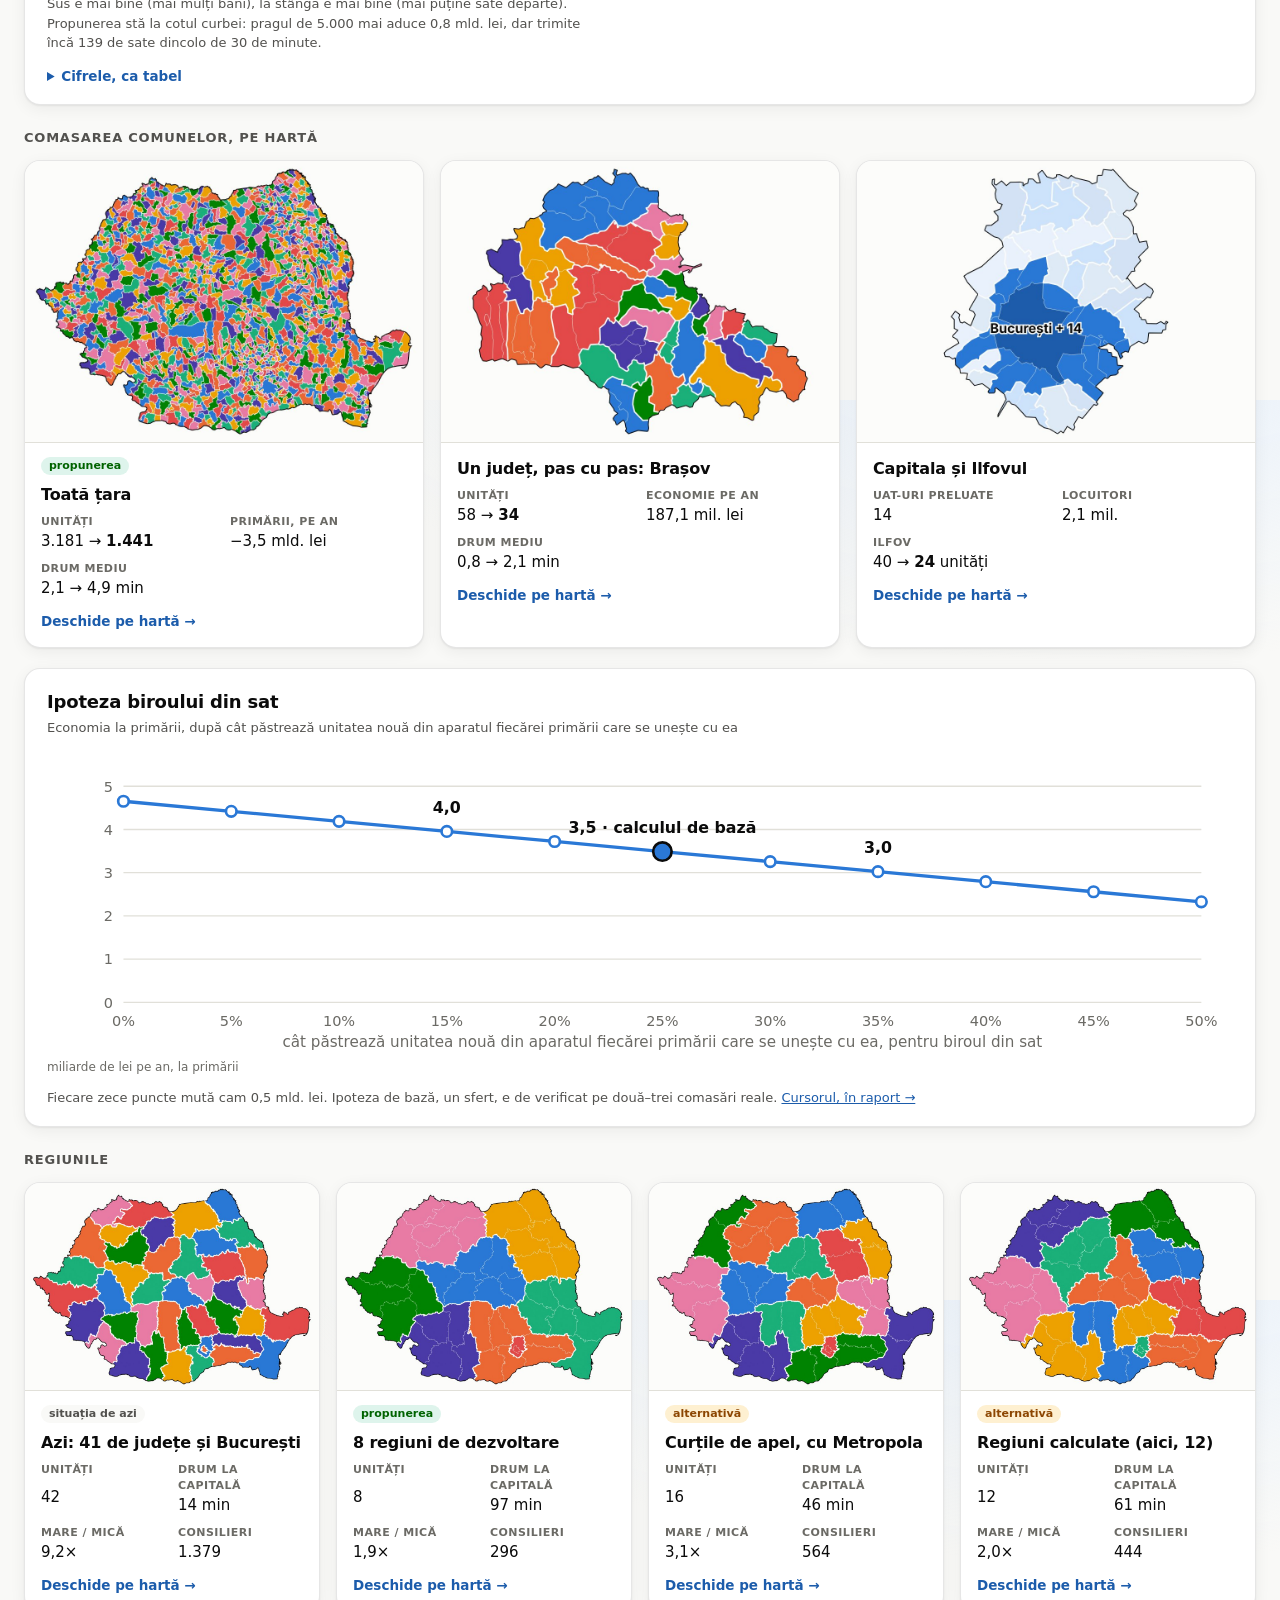
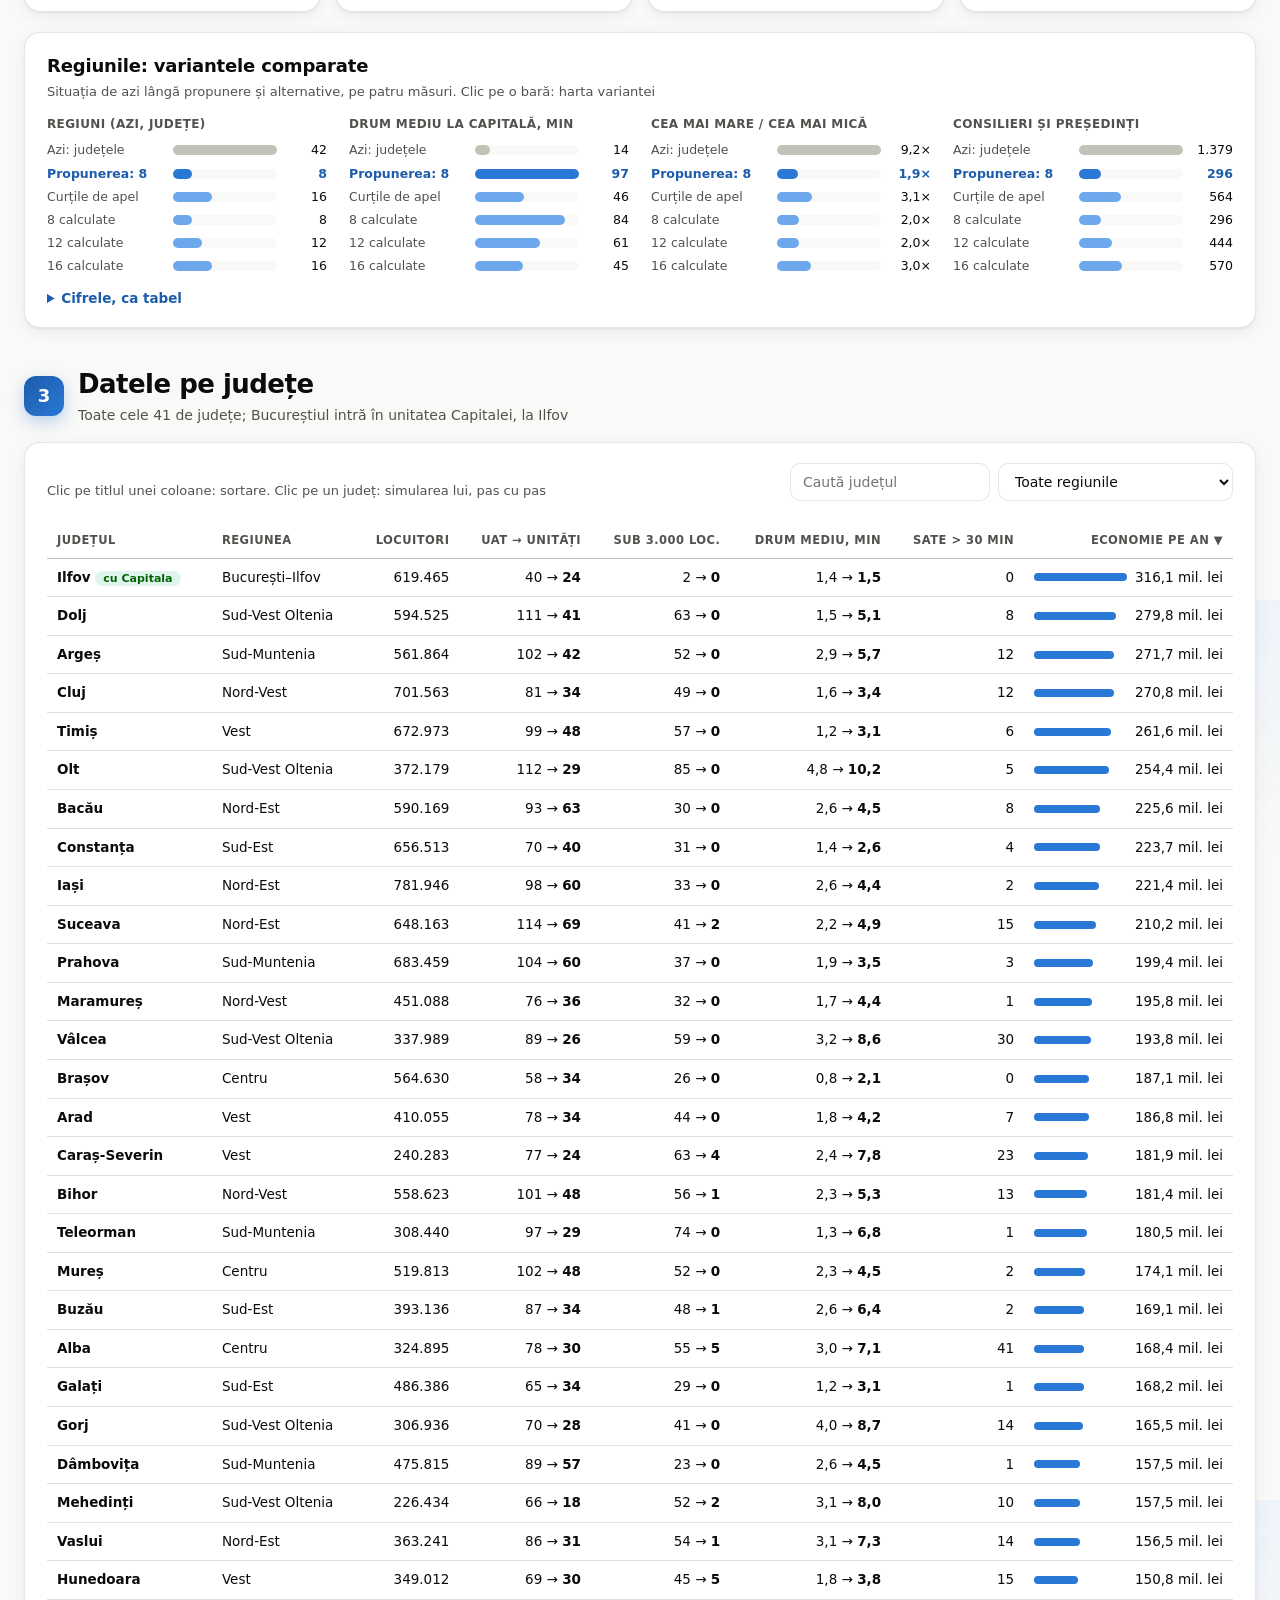
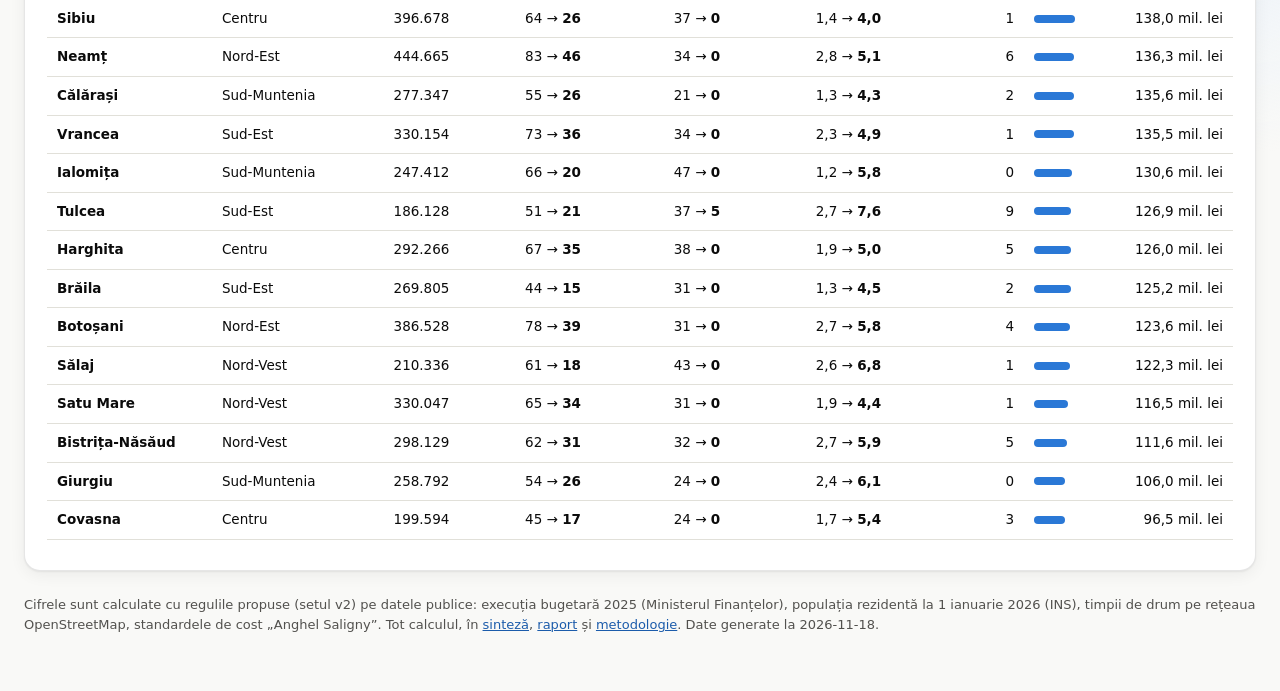
==== commit d909c5b7: "Panoul: titlul nou pe prima pagină „Apă și canalizare în fiecare sat, din bugetul de azi”, același c" ====
--- a/index.html
+++ b/index.html
@@ -91,7 +91,7 @@
         <section class="pn-erou" aria-labelledby="pn-titlu">
             <div class="pn-erou-text">
                 <p class="pn-supratitlu">Reorganizarea administrativă a României · date publice, reguli verificabile</p>
-                <h2 id="pn-titlu">Banii pentru apă și canalizare există. <span>Îi cheltuim pe administrație.</span></h2>
+                <h2 id="pn-titlu">Apă și canalizare în fiecare sat, <span>din bugetul de azi.</span></h2>
                 <p class="pn-erou-lead">Comunele se comasează după reguli publice: cel puțin 3.000 de locuitori, 10.000 cu oraș,
                     iar primăria rămâne la cel mult 30 de minute de orice sat. Consiliile județene și prefecturile urcă la regiune.</p>
                 <div class="pn-erou-butoane">
